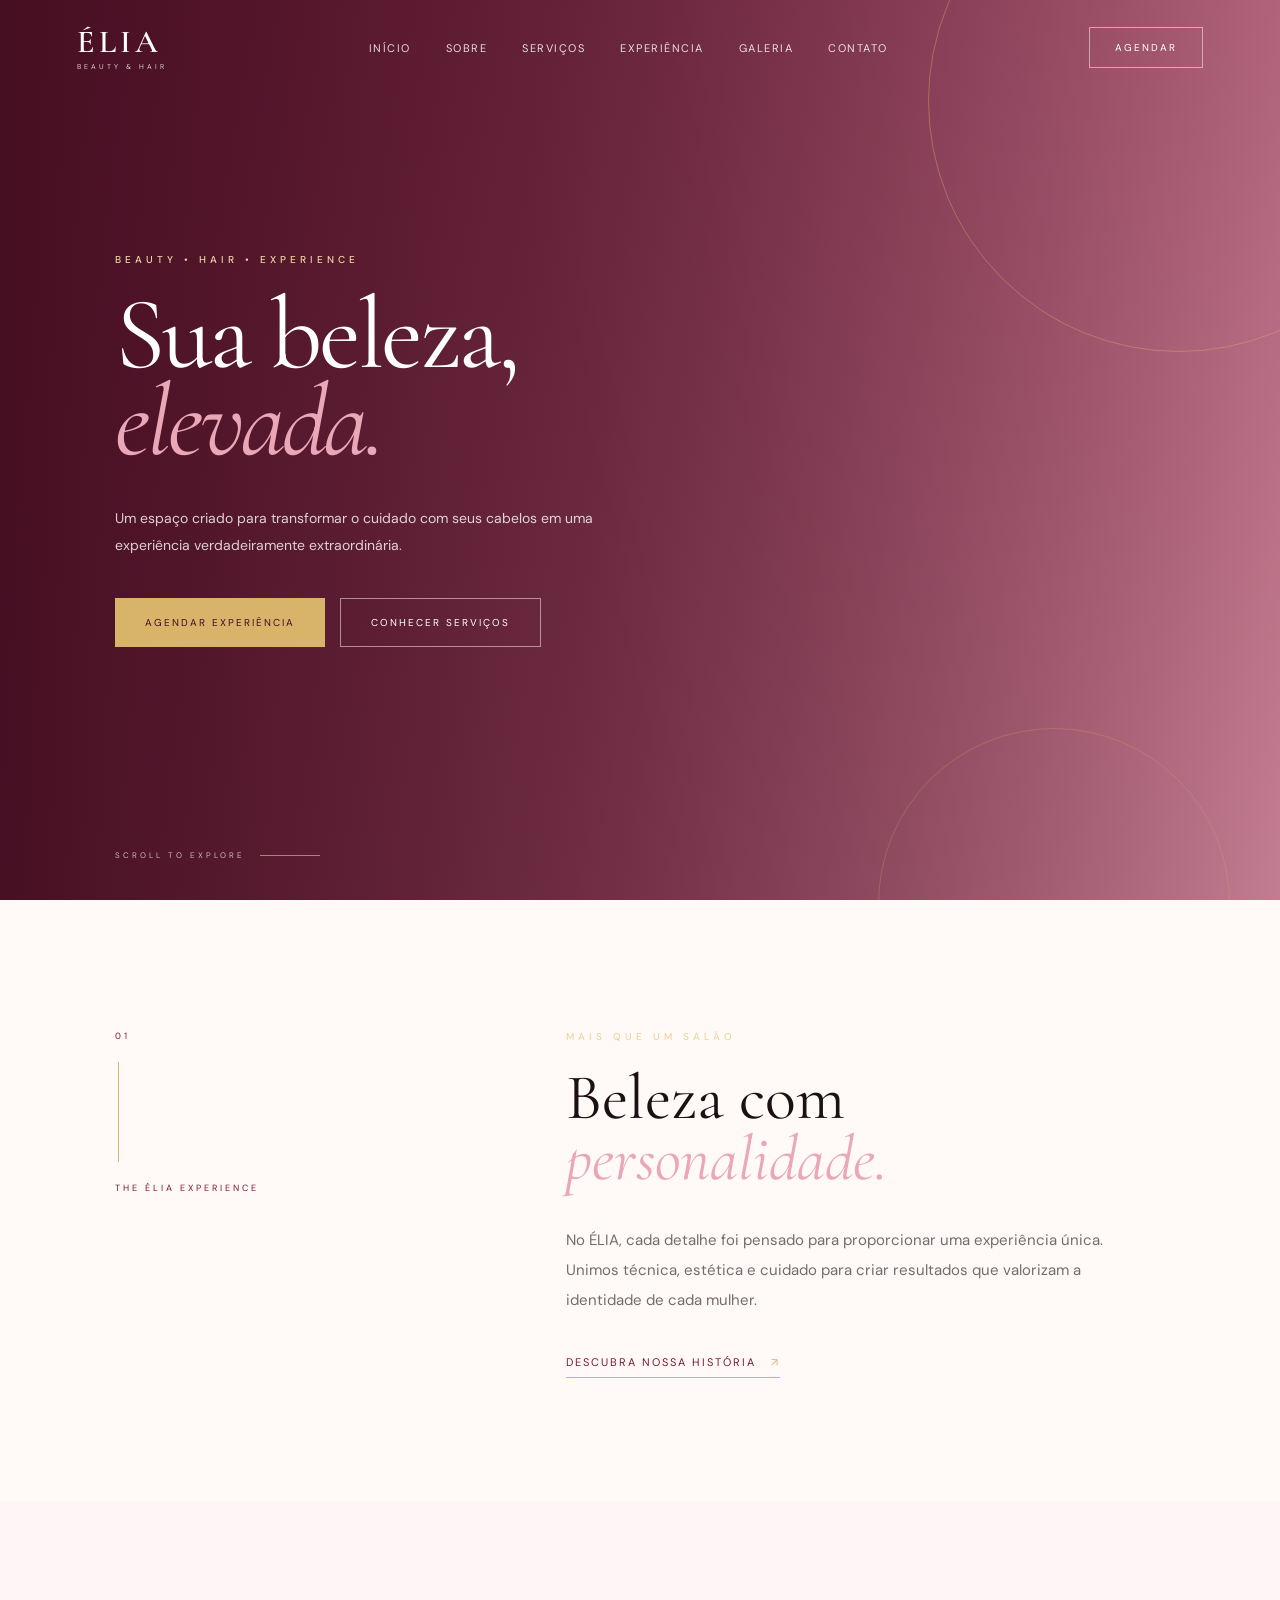
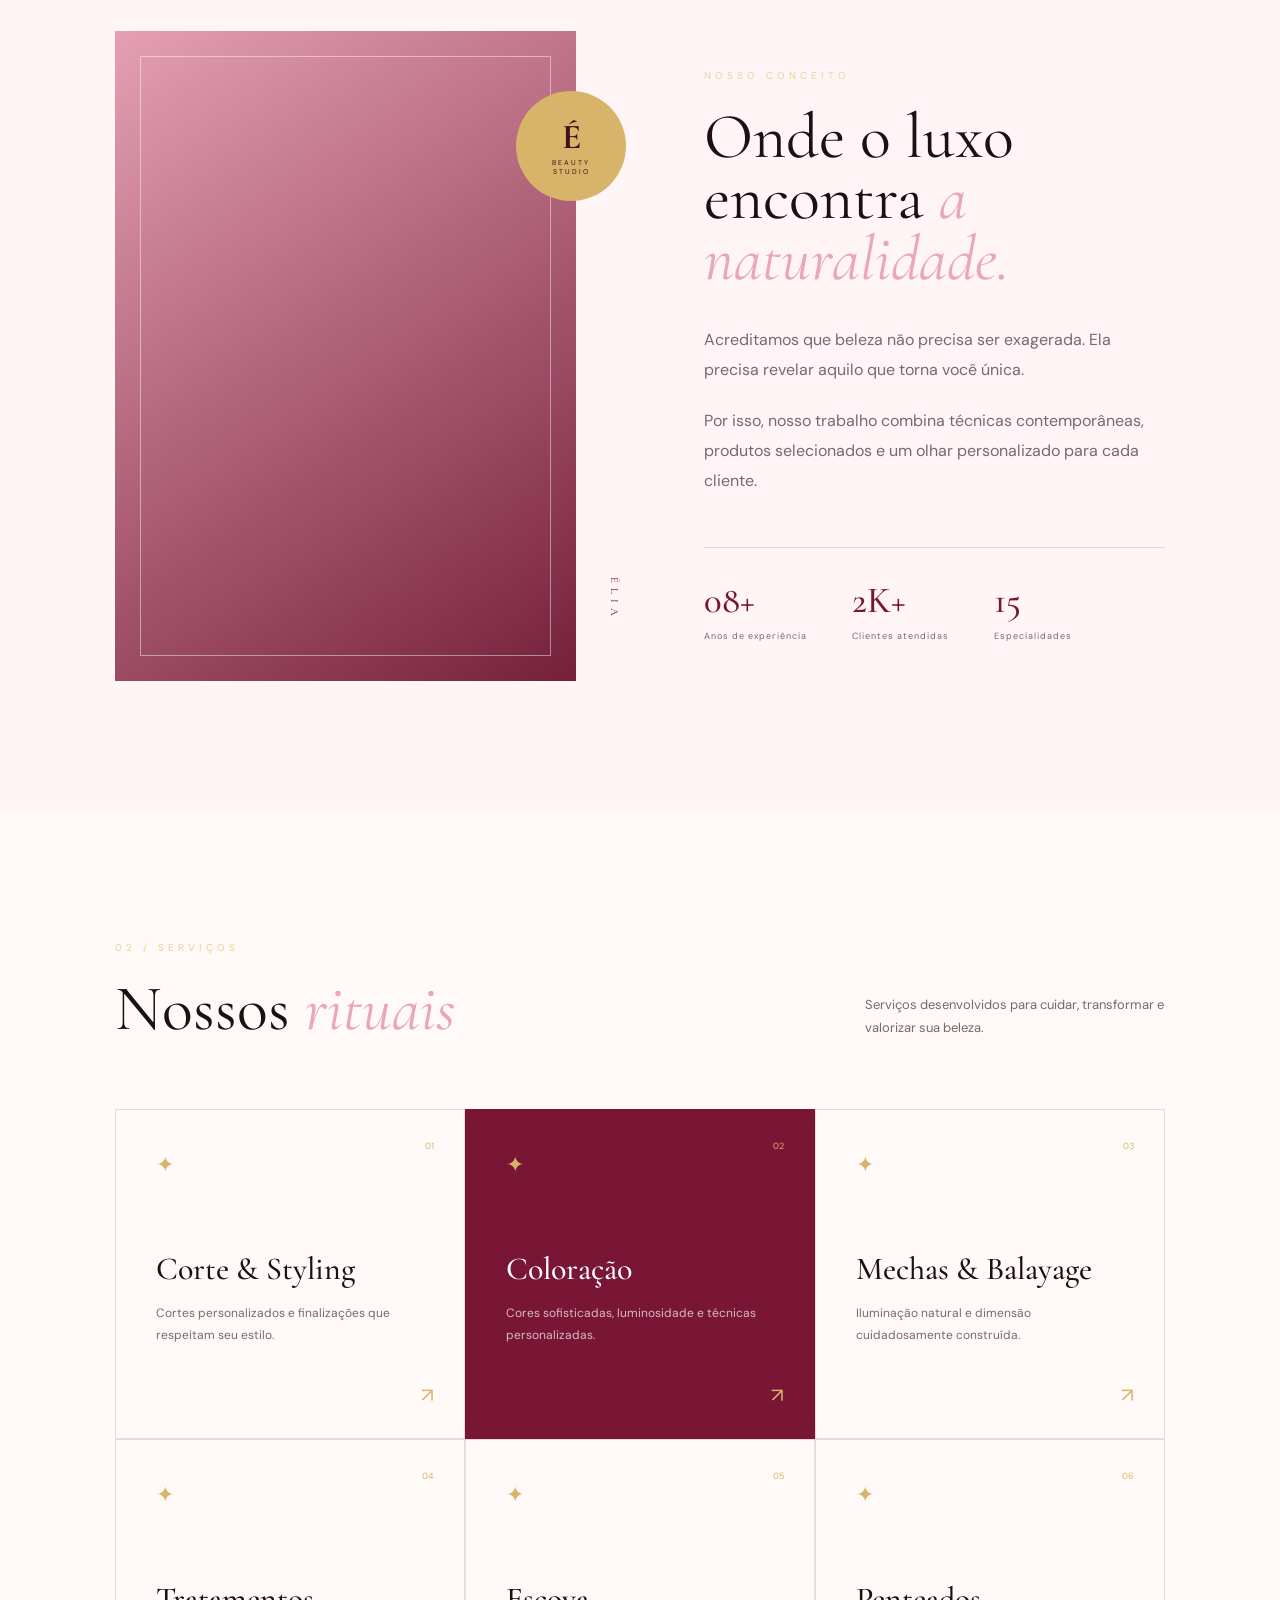
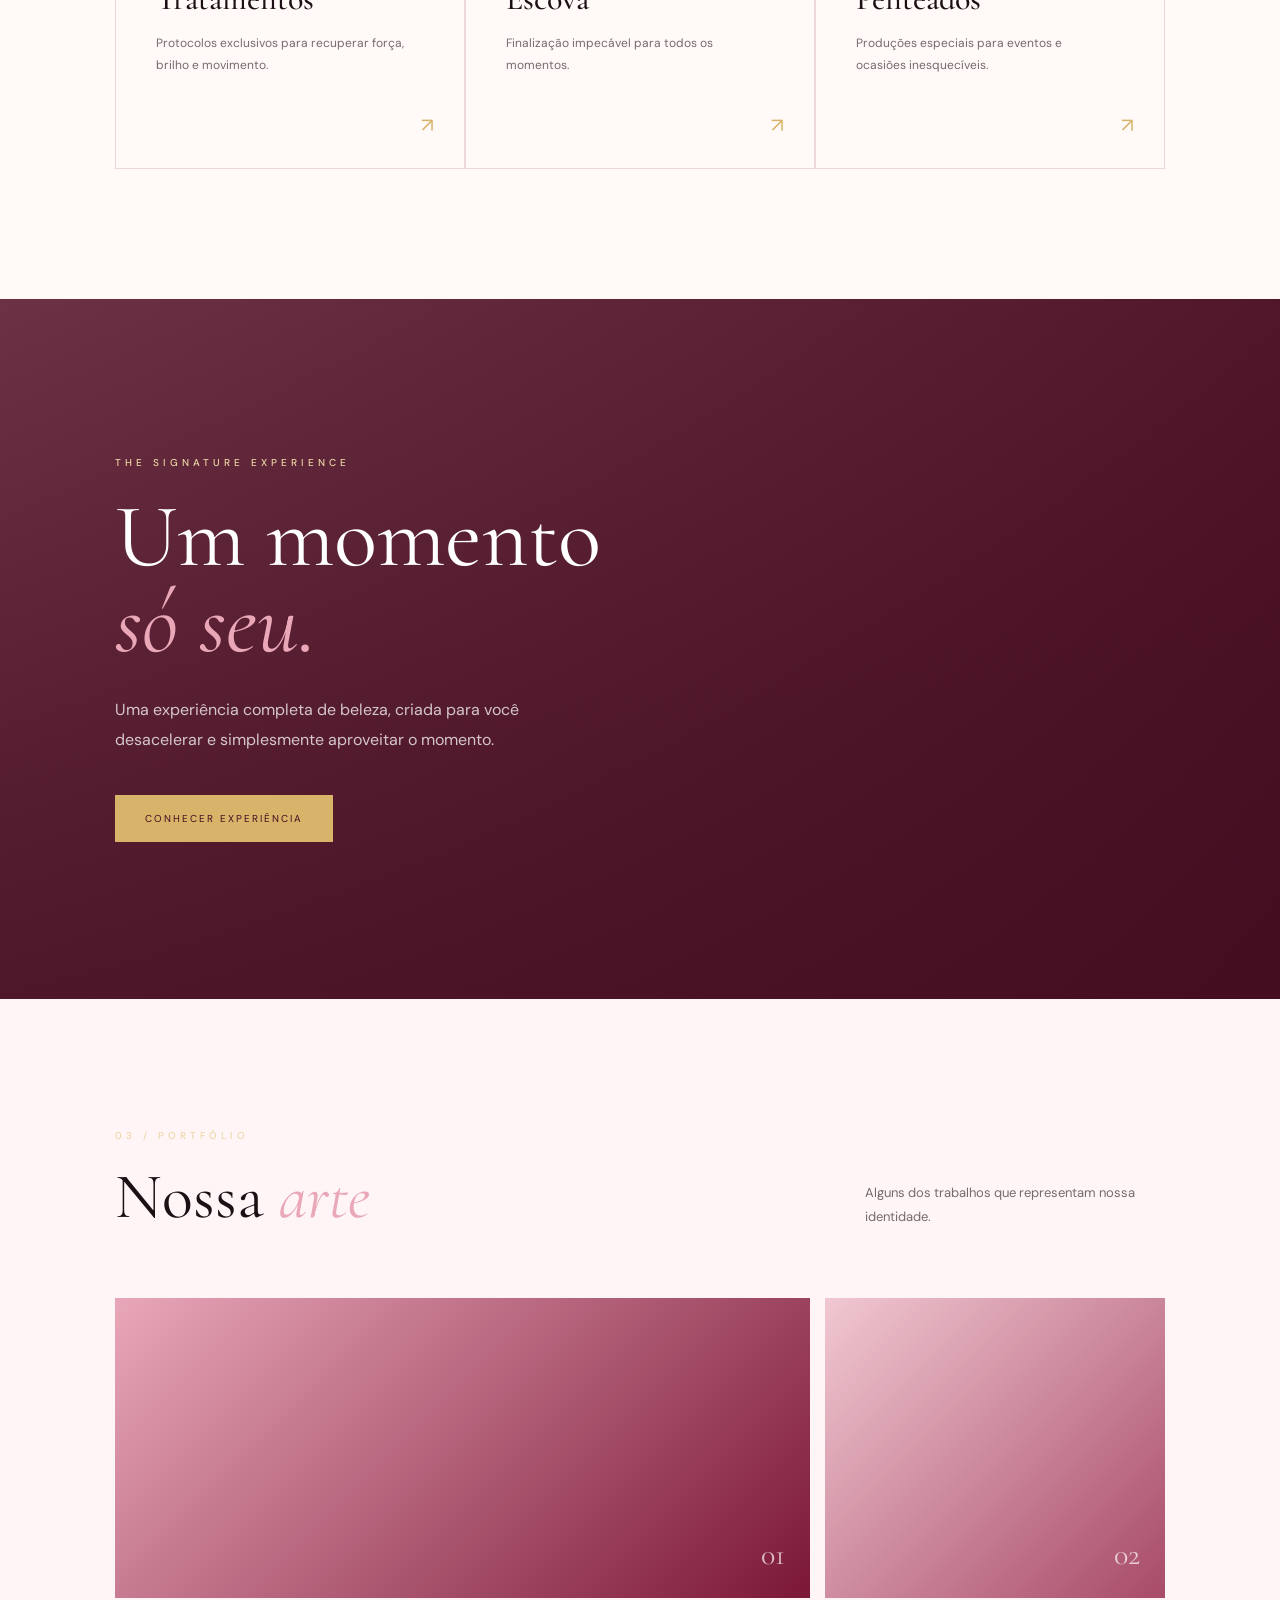
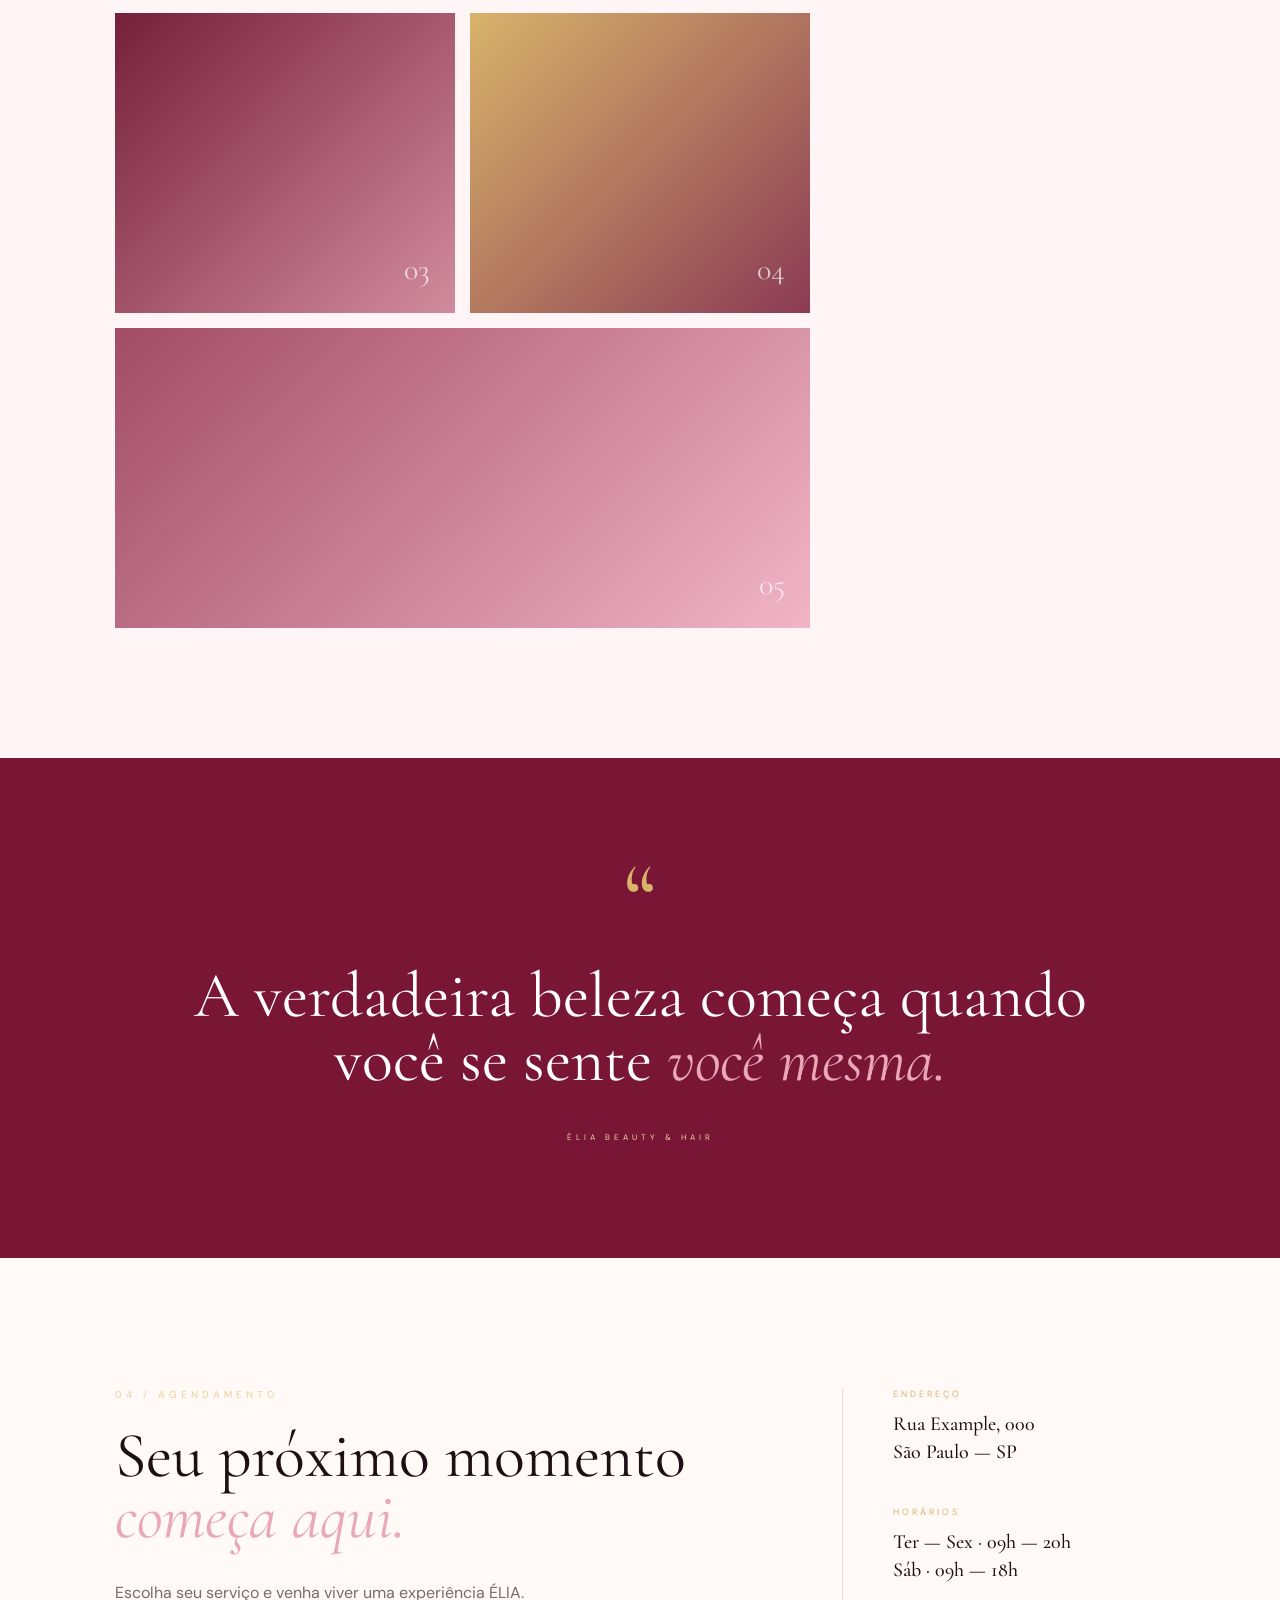
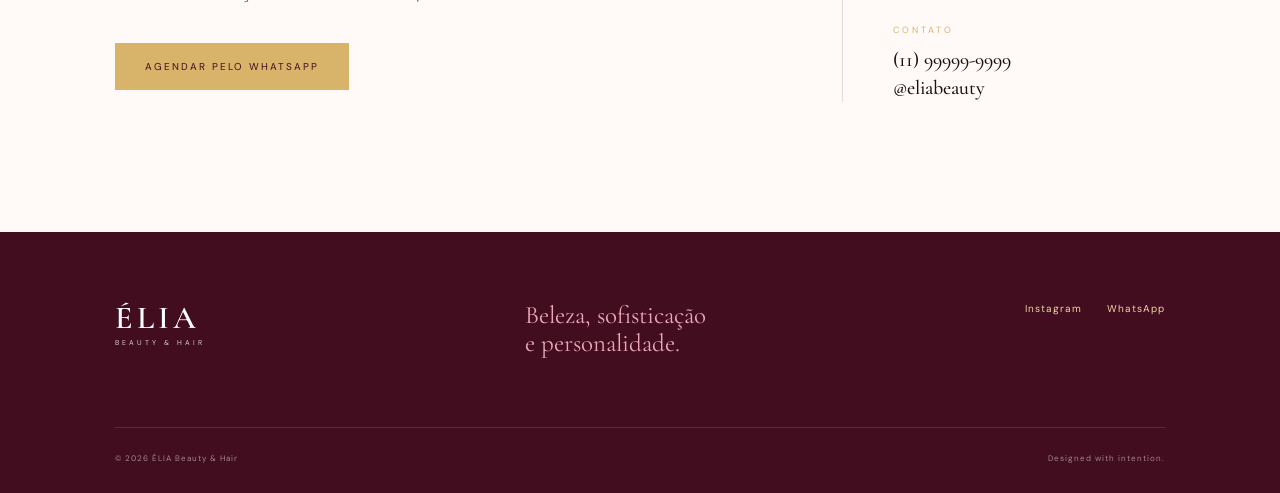
==== index.html @ 0dffeb4c "Update and rename índex.html to index.html" ====
<!DOCTYPE html>
<html lang="pt-BR">
<head>
    <meta charset="UTF-8">
    <meta name="viewport" content="width=device-width, initial-scale=1.0">
    <title>ÉLIA — Beauty & Hair</title>
    <meta name="description"
        content="ÉLIA Beauty & Hair — Beleza, sofisticação e experiências exclusivas para seus cabelos.">
    <!-- FONTES -->
    <link rel="preconnect" href="https://fonts.googleapis.com">
    <link rel="preconnect" href="https://fonts.gstatic.com" crossorigin>
    <link
        href="https://fonts.googleapis.com/css2?family=Cormorant+Garamond:wght@400;500;600;700&family=DM+Sans:wght@300;400;500;600&display=swap"
        rel="stylesheet">
    <!-- =====================================================
         CSS
    ====================================================== -->
    <style>
        /* =====================================================
           VARIÁVEIS
        ====================================================== */
        :root {
            --pink: #e9a7b7;
            --pink-light: #f8dce3;
            --pink-pale: #fff5f7;
            --wine: #7a1635;
            --wine-dark: #430d20;
            --gold: #d8b36a;
            --gold-light: #ecd7a4;
            --cream: #fffaf8;
            --white: #ffffff;
            --black: #1c1014;
            --gray: #756a6d;
            --border: rgba(122, 22, 53, 0.15);
            --serif: "Cormorant Garamond", serif;
            --sans: "DM Sans", sans-serif;
            --transition: 0.4s ease;
        }
        /* =====================================================
           RESET
        ====================================================== */
        * {
            margin: 0;
            padding: 0;
            box-sizing: border-box;
        }
        html {
            scroll-behavior: smooth;
        }
        body {
            background: var(--cream);
            color: var(--black);
            font-family: var(--sans);
            overflow-x: hidden;
        }
        a {
            color: inherit;
            text-decoration: none;
        }
        button {
            font-family: inherit;
        }
        /* =====================================================
           HEADER
        ====================================================== */
        .header {
            position: fixed;
            top: 0;
            left: 0;
            width: 100%;
            height: 95px;
            padding: 0 6vw;
            display: flex;
            align-items: center;
            justify-content: space-between;
            z-index: 1000;
            color: white;
            transition: var(--transition);
        }
        .header.scrolled {
            height: 75px;
            background: rgba(67, 13, 32, 0.95);
            backdrop-filter: blur(15px);
        }
        /* LOGO */
        .logo {
            display: flex;
            flex-direction: column;
            line-height: 1;
        }
        .logo span {
            font-family: var(--serif);
            font-size: 2rem;
            font-weight: 600;
            letter-spacing: 4px;
        }
        .logo small {
            margin-top: 5px;
            font-size: 7px;
            letter-spacing: 3px;
            text-align: center;
            opacity: .8;
        }
        /* =====================================================
           MENU
        ====================================================== */
        .nav {
            display: flex;
            gap: 35px;
        }
        .nav a {
            position: relative;
            font-size: 11px;
            letter-spacing: 1.5px;
            text-transform: uppercase;
            opacity: .85;
            transition: var(--transition);
        }
        .nav a::after {
            content: "";
            position: absolute;
            left: 0;
            bottom: -8px;
            width: 0;
            height: 1px;
            background: var(--gold);
            transition: var(--transition);
        }
        .nav a:hover {
            color: var(--gold-light);
        }
        .nav a:hover::after {
            width: 100%;
        }
        /* BOTÃO AGENDAR */
        .header-button {
            border: 1px solid rgba(255,255,255,.5);
            padding: 13px 25px;
            font-size: 10px;
            letter-spacing: 2px;
            text-transform: uppercase;
            transition: var(--transition);
        }
        .header-button:hover {
            background: var(--gold);
            border-color: var(--gold);
            color: var(--wine-dark);
        }
        /* MENU MOBILE */
        .menu-button {
            display: none;
            background: none;
            border: none;
            width: 35px;
            cursor: pointer;
        }
        .menu-button span {
            display: block;
            height: 1px;
            background: white;
            margin: 7px 0;
            transition: .3s;
        }
        /* =====================================================
           HERO
        ====================================================== */
        .hero {
            position: relative;
            min-height: 100vh;
            display: flex;
            align-items: center;
            padding: 120px 9vw;
            color: white;
            background:
                linear-gradient(
                    90deg,
                    rgba(67,13,32,.95) 0%,
                    rgba(67,13,32,.65) 45%,
                    rgba(67,13,32,.15) 100%
                ),
                linear-gradient(
                    120deg,
                    #8e294b,
                    #d990a5
                );
            overflow: hidden;
        }
        .hero::before {
            content: "";
            position: absolute;
            width: 500px;
            height: 500px;
            right: -150px;
            top: -150px;
            border-radius: 50%;
            border: 1px solid rgba(216,179,106,.4);
        }
        .hero::after {
            content: "";
            position: absolute;
            width: 350px;
            height: 350px;
            right: 50px;
            bottom: -180px;
            border-radius: 50%;
            border: 1px solid rgba(216,179,106,.25);
        }
        .hero-content {
            position: relative;
            max-width: 750px;
            z-index: 2;
        }
        .eyebrow {
            font-size: 10px;
            letter-spacing: 4px;
            color: var(--gold-light);
            font-weight: 500;
            margin-bottom: 25px;
        }
        .hero h1 {
            font-family: var(--serif);
            font-size: clamp(4.5rem, 8vw, 8rem);
            font-weight: 400;
            line-height: .85;
            letter-spacing: -3px;
            margin-bottom: 40px;
        }
        .hero h1 em,
        h2 em {
            font-style: italic;
            color: var(--pink);
        }
        .hero-text {
            max-width: 480px;
            font-size: 14px;
            line-height: 1.9;
            color: rgba(255,255,255,.8);
            margin-bottom: 40px;
        }
        .hero-buttons {
            display: flex;
            gap: 15px;
        }
        /* =====================================================
           BOTÕES
        ====================================================== */
        .btn {
            display: inline-flex;
            align-items: center;
            justify-content: center;
            padding: 17px 30px;
            font-size: 10px;
            letter-spacing: 2px;
            text-transform: uppercase;
            transition: var(--transition);
        }
        .btn-primary {
            background: var(--gold);
            color: var(--wine-dark);
        }
        .btn-primary:hover {
            background: white;
            transform: translateY(-3px);
        }
        .btn-outline {
            border: 1px solid rgba(255,255,255,.5);
            color: white;
        }
        .btn-outline:hover {
            background: white;
            color: var(--wine-dark);
        }
        /* SCROLL */
        .hero-bottom {
            position: absolute;
            bottom: 40px;
            left: 9vw;
            display: flex;
            align-items: center;
            gap: 15px;
            font-size: 8px;
            letter-spacing: 3px;
            opacity: .7;
        }
        .scroll-line {
            width: 60px;
            height: 1px;
            background: var(--gold);
        }
        /* =====================================================
           SEÇÕES
        ====================================================== */
        .section {
            padding: 130px 9vw;
        }
        h2 {
            font-family: var(--serif);
            font-size: clamp(3rem, 5vw, 5.5rem);
            font-weight: 400;
            line-height: .95;
        }
        h3 {
            font-family: var(--serif);
            font-size: 2rem;
            font-weight: 500;
        }
        /* =====================================================
           INTRO
        ====================================================== */
        .intro {
            display: grid;
            grid-template-columns: .7fr 1.3fr;
            gap: 10vw;
            background: var(--cream);
        }
        .intro-label {
            display: flex;
            flex-direction: column;
            gap: 20px;
            font-size: 9px;
            letter-spacing: 3px;
            color: var(--wine);
        }
        .intro-label div {
            width: 1px;
            height: 100px;
            background: var(--gold);
            margin-left: 3px;
        }
        .intro-content {
            max-width: 700px;
        }
        .intro-content h2 {
            margin-bottom: 35px;
        }
        .intro-content > p:not(.eyebrow) {
            max-width: 550px;
            font-size: 15px;
            line-height: 2;
            color: var(--gray);
            margin-bottom: 35px;
        }
        .text-link {
            color: var(--wine);
            font-size: 11px;
            letter-spacing: 2px;
            text-transform: uppercase;
            border-bottom: 1px solid var(--gold);
            padding-bottom: 8px;
        }
        .text-link span {
            color: var(--gold);
            margin-left: 10px;
        }
        /* =====================================================
           SOBRE
        ====================================================== */
        .about {
            display: grid;
            grid-template-columns: 1fr 1fr;
            gap: 10vw;
            align-items: center;
            background: var(--pink-pale);
        }
        .about-image {
            position: relative;
            height: 650px;
            background:
                linear-gradient(
                    145deg,
                    #e4a0b2,
                    #76203b
                );
        }
        .about-image::after {
            content: "ÉLIA";
            position: absolute;
            right: -45px;
            bottom: 60px;
            writing-mode: vertical-rl;
            font-family: var(--serif);
            font-size: 11px;
            letter-spacing: 5px;
            color: var(--wine);
        }
        .image-frame {
            position: absolute;
            inset: 25px;
            border: 1px solid rgba(255,255,255,.45);
        }
        .about-badge {
            position: absolute;
            right: -50px;
            top: 60px;
            width: 110px;
            height: 110px;
            border-radius: 50%;
            display: flex;
            flex-direction: column;
            align-items: center;
            justify-content: center;
            background: var(--gold);
            color: var(--wine-dark);
        }
        .about-badge strong {
            font-family: var(--serif);
            font-size: 35px;
        }
        .about-badge span {
            font-size: 7px;
            letter-spacing: 2px;
            text-align: center;
        }
        .about-content h2 {
            margin-bottom: 35px;
        }
        .about-content > p:not(.eyebrow) {
            color: var(--gray);
            line-height: 1.9;
            max-width: 500px;
            margin-bottom: 20px;
        }
        /* ESTATÍSTICAS */
        .about-stats {
            display: flex;
            gap: 45px;
            margin-top: 50px;
            padding-top: 30px;
            border-top: 1px solid var(--border);
        }
        .about-stats div {
            display: flex;
            flex-direction: column;
            gap: 7px;
        }
        .about-stats strong {
            font-family: var(--serif);
            color: var(--wine);
            font-size: 2.3rem;
            font-weight: 500;
        }
        .about-stats span {
            font-size: 9px;
            letter-spacing: 1px;
            color: var(--gray);
        }
        /* =====================================================
           SERVIÇOS
        ====================================================== */
        .services {
            background: var(--cream);
        }
        .section-heading {
            display: flex;
            align-items: end;
            justify-content: space-between;
            margin-bottom: 70px;
        }
        .section-heading > p {
            max-width: 300px;
            font-size: 13px;
            line-height: 1.8;
            color: var(--gray);
        }
        .services-grid {
            display: grid;
            grid-template-columns: repeat(3, 1fr);
        }
        .service-card {
            position: relative;
            min-height: 330px;
            padding: 40px;
            border: 1px solid var(--border);
            transition: var(--transition);
        }
        .service-card:hover {
            background: var(--pink-pale);
            transform: translateY(-8px);
            z-index: 2;
            box-shadow: 0 20px 50px rgba(122,22,53,.08);
        }
        .service-card.featured {
            background: var(--wine);
            color: white;
        }
        .service-card.featured p {
            color: rgba(255,255,255,.7);
        }
        .service-number {
            position: absolute;
            top: 30px;
            right: 30px;
            font-size: 9px;
            color: var(--gold);
        }
        .service-icon {
            color: var(--gold);
            font-size: 22px;
            margin-bottom: 70px;
        }
        .service-card h3 {
            margin-bottom: 15px;
        }
        .service-card p {
            color: var(--gray);
            font-size: 12px;
            line-height: 1.8;
            max-width: 250px;
        }
        .service-arrow {
            position: absolute;
            bottom: 30px;
            right: 30px;
            color: var(--gold);
            font-size: 20px;
        }
        /* =====================================================
           EXPERIÊNCIA
        ====================================================== */
        .experience {
            position: relative;
            min-height: 700px;
            display: flex;
            align-items: center;
            padding: 100px 9vw;
            color: white;
            background:
                linear-gradient(
                    rgba(67,13,32,.72),
                    rgba(67,13,32,.9)
                ),
                linear-gradient(
                    120deg,
                    #d990a5,
                    #541027
                );
        }
        .experience-content {
            position: relative;
            max-width: 650px;
        }
        .experience h2 {
            font-size: clamp(4rem, 7vw, 7rem);
            margin-bottom: 30px;
        }
        .experience-content > p:not(.eyebrow) {
            max-width: 450px;
            line-height: 1.9;
            color: rgba(255,255,255,.75);
            margin-bottom: 40px;
        }
        /* =====================================================
           GALERIA
        ====================================================== */
        .gallery {
            background: var(--pink-pale);
        }
        .gallery-grid {
            display: grid;
            grid-template-columns: repeat(3, 1fr);
            grid-auto-rows: 300px;
            gap: 15px;
        }
        .gallery-item.large {
            grid-column: span 2;
        }
        .gallery-placeholder {
            width: 100%;
            height: 100%;
            position: relative;
            display: flex;
            align-items: flex-end;
            justify-content: flex-end;
            padding: 25px;
            background:
                linear-gradient(
                    135deg,
                    #e8a7b8,
                    #7b1737
                );
            transition: var(--transition);
        }
        .gallery-item:nth-child(2) .gallery-placeholder {
            background:
                linear-gradient(
                    135deg,
                    #f1c8d2,
                    #a84b68
                );
        }
        .gallery-item:nth-child(3) .gallery-placeholder {
            background:
                linear-gradient(
                    135deg,
                    #76203b,
                    #d28b9e
                );
        }
        .gallery-item:nth-child(4) .gallery-placeholder {
            background:
                linear-gradient(
                    135deg,
                    #d8b36a,
                    #8b3b55
                );
        }
        .gallery-item:nth-child(5) .gallery-placeholder {
            background:
                linear-gradient(
                    135deg,
                    #a24c68,
                    #f1b5c6
                );
        }
        .gallery-placeholder:hover {
            transform: scale(.98);
        }
        .gallery-placeholder span {
            font-family: var(--serif);
            font-size: 30px;
            color: rgba(255,255,255,.7);
        }
        /* =====================================================
           FRASE
        ====================================================== */
        .quote {
            min-height: 500px;
            display: flex;
            flex-direction: column;
            align-items: center;
            justify-content: center;
            text-align: center;
            padding: 100px 10vw;
            background: var(--wine);
            color: white;
        }
        .quote-symbol {
            font-family: var(--serif);
            font-size: 100px;
            color: var(--gold);
            line-height: .5;
        }
        blockquote {
            max-width: 900px;
            font-family: var(--serif);
            font-size: clamp(2.5rem, 5vw, 5rem);
            line-height: 1;
            margin: 40px 0;
        }
        blockquote em {
            color: var(--pink);
        }
        .quote > span {
            font-size: 8px;
            letter-spacing: 4px;
            color: var(--gold-light);
        }
        /* =====================================================
           AGENDAMENTO
        ====================================================== */
        .booking {
            display: grid;
            grid-template-columns: 1.3fr .7fr;
            gap: 10vw;
            background: var(--cream);
        }
        .booking-content h2 {
            max-width: 700px;
            margin-bottom: 30px;
        }
        .booking-content > p:not(.eyebrow) {
            max-width: 450px;
            color: var(--gray);
            line-height: 1.9;
            margin-bottom: 35px;
        }
        .booking-details {
            display: flex;
            flex-direction: column;
            gap: 40px;
            border-left: 1px solid var(--border);
            padding-left: 50px;
        }
        .booking-details div {
            display: flex;
            flex-direction: column;
            gap: 10px;
        }
        .booking-details span {
            color: var(--gold);
            font-size: 9px;
            letter-spacing: 3px;
        }
        .booking-details strong {
            font-family: var(--serif);
            font-size: 20px;
            font-weight: 500;
            line-height: 1.4;
        }
        /* =====================================================
           FOOTER
        ====================================================== */
        .footer {
            padding: 70px 9vw 30px;
            background: var(--wine-dark);
            color: white;
        }
        .footer-top {
            display: flex;
            justify-content: space-between;
            align-items: start;
            padding-bottom: 70px;
            border-bottom: 1px solid rgba(255,255,255,.12);
        }
        .footer-top p {
            font-family: var(--serif);
            font-size: 25px;
            line-height: 1.1;
            color: var(--pink);
        }
        .socials {
            display: flex;
            gap: 25px;
        }
        .socials a {
            font-size: 10px;
            letter-spacing: 1px;
            color: var(--gold-light);
        }
        .footer-bottom {
            display: flex;
            justify-content: space-between;
            padding-top: 25px;
            font-size: 8px;
            letter-spacing: 1px;
            opacity: .5;
        }
        /* =====================================================
           MOBILE
        ====================================================== */
        @media (max-width: 900px) {
            .header {
                height: 80px;
                padding: 0 6vw;
            }
            .nav {
                position: fixed;
                top: 0;
                right: -100%;
                width: 80%;
                height: 100vh;
                padding: 120px 40px;
                flex-direction: column;
                gap: 30px;
                background: var(--wine-dark);
                transition: .5s ease;
            }
            .nav.active {
                right: 0;
            }
            .nav a {
                font-family: var(--serif);
                font-size: 28px;
                letter-spacing: 0;
            }
            .header-button {
                display: none;
            }
            .menu-button {
                display: block;
                position: relative;
                z-index: 1001;
            }
            .menu-button.active span:nth-child(1) {
                transform: translateY(8px) rotate(45deg);
            }
            .menu-button.active span:nth-child(2) {
                opacity: 0;
            }
            .menu-button.active span:nth-child(3) {
                transform: translateY(-8px) rotate(-45deg);
            }
            .hero {
                padding: 120px 7vw 80px;
                min-height: 100svh;
            }
            .hero h1 {
                font-size: clamp(4rem, 18vw, 6rem);
            }
            .hero-buttons {
                flex-direction: column;
                align-items: flex-start;
            }
            .section {
                padding: 90px 7vw;
            }
            .intro {
                grid-template-columns: 1fr;
                gap: 50px;
            }
            .about {
                grid-template-columns: 1fr;
                gap: 70px;
            }
            .about-image {
                height: 500px;
            }
            .services-grid {
                grid-template-columns: 1fr;
            }
            .service-card {
                min-height: 280px;
            }
            .section-heading {
                flex-direction: column;
                align-items: flex-start;
                gap: 30px;
            }
            .gallery-grid {
                grid-template-columns: 1fr 1fr;
                grid-auto-rows: 250px;
            }
            .gallery-item.large {
                grid-column: span 2;
            }
            .booking {
                grid-template-columns: 1fr;
                gap: 60px;
            }
            .booking-details {
                border-left: none;
                border-top: 1px solid var(--border);
                padding-left: 0;
                padding-top: 40px;
            }
            .footer-top {
                flex-direction: column;
                gap: 40px;
            }
        }
        /* =====================================================
           CELULAR PEQUENO
        ====================================================== */
        @media (max-width: 500px) {
            .logo span {
                font-size: 1.6rem;
            }
            .hero h1 {
                letter-spacing: -2px;
            }
            .about-stats {
                gap: 20px;
            }
            .about-stats strong {
                font-size: 1.8rem;
            }
            .gallery-grid {
                grid-template-columns: 1fr;
            }
            .gallery-item.large {
                grid-column: span 1;
            }
            .gallery-grid {
                grid-auto-rows: 300px;
            }
            .footer-bottom {
                flex-direction: column;
                gap: 10px;
            }
        }
    </style>
</head>
<body>
    <!-- =====================================================
         HEADER
    ====================================================== -->
    <header class="header" id="header">
        <a href="#inicio" class="logo">
            <span>ÉLIA</span>
            <small>BEAUTY & HAIR</small>
        </a>
        <nav class="nav" id="nav">
            <a href="#inicio">Início</a>
            <a href="#sobre">Sobre</a>
            <a href="#servicos">Serviços</a>
            <a href="#experiencia">Experiência</a>
            <a href="#galeria">Galeria</a>
            <a href="#contato">Contato</a>
        </nav>
        <a href="#agendamento" class="header-button">
            Agendar
        </a>
        <button
            class="menu-button"
            id="menuButton"
            aria-label="Abrir menu"
            aria-expanded="false">
            <span></span>
            <span></span>
            <span></span>
        </button>
    </header>
    <!-- =====================================================
         CONTEÚDO
    ====================================================== -->
    <main>
        <!-- HERO -->
        <section class="hero" id="inicio">
            <div class="hero-content">
                <p class="eyebrow">
                    BEAUTY • HAIR • EXPERIENCE
                </p>
                <h1>
                    Sua beleza,<br>
                    <em>elevada.</em>
                </h1>
                <p class="hero-text">
                    Um espaço criado para transformar o cuidado
                    com seus cabelos em uma experiência
                    verdadeiramente extraordinária.
                </p>
                <div class="hero-buttons">
                    <a href="#agendamento" class="btn btn-primary">
                        Agendar experiência
                    </a>
                    <a href="#servicos" class="btn btn-outline">
                        Conhecer serviços
                    </a>
                </div>
            </div>
            <div class="hero-bottom">
                <span>SCROLL TO EXPLORE</span>
                <div class="scroll-line"></div>
            </div>
        </section>
        <!-- INTRO -->
        <section class="intro section">
            <div class="intro-label">
                <span>01</span>
                <div></div>
                <span>THE ÉLIA EXPERIENCE</span>
            </div>
            <div class="intro-content">
                <p class="eyebrow">
                    MAIS QUE UM SALÃO
                </p>
                <h2>
                    Beleza com <em>personalidade.</em>
                </h2>
                <p>
                    No ÉLIA, cada detalhe foi pensado para proporcionar
                    uma experiência única. Unimos técnica, estética
                    e cuidado para criar resultados que valorizam
                    a identidade de cada mulher.
                </p>
                <a href="#sobre" class="text-link">
                    Descubra nossa história
                    <span>↗</span>
                </a>
            </div>
        </section>
        <!-- SOBRE -->
        <section class="about section" id="sobre">
            <div class="about-image">
                <div class="image-frame"></div>
                <div class="about-badge">
                    <strong>É</strong>
                    <span>
                        BEAUTY<br>
                        STUDIO
                    </span>
                </div>
            </div>
            <div class="about-content">
                <p class="eyebrow">
                    NOSSO CONCEITO
                </p>
                <h2>
                    Onde o luxo encontra
                    <em>a naturalidade.</em>
                </h2>
                <p>
                    Acreditamos que beleza não precisa ser exagerada.
                    Ela precisa revelar aquilo que torna você única.
                </p>
                <p>
                    Por isso, nosso trabalho combina técnicas
                    contemporâneas, produtos selecionados e um olhar
                    personalizado para cada cliente.
                </p>
                <div class="about-stats">
                    <div>
                        <strong>08+</strong>
                        <span>Anos de experiência</span>
                    </div>
                    <div>
                        <strong>2K+</strong>
                        <span>Clientes atendidas</span>
                    </div>
                    <div>
                        <strong>15</strong>
                        <span>Especialidades</span>
                    </div>
                </div>
            </div>
        </section>
        <!-- SERVIÇOS -->
        <section class="services section" id="servicos">
            <div class="section-heading">
                <div>
                    <p class="eyebrow">
                        02 / SERVIÇOS
                    </p>
                    <h2>
                        Nossos <em>rituais</em>
                    </h2>
                </div>
                <p>
                    Serviços desenvolvidos para cuidar,
                    transformar e valorizar sua beleza.
                </p>
            </div>
            <div class="services-grid">
                <article class="service-card">
                    <span class="service-number">01</span>
                    <div class="service-icon">✦</div>
                    <h3>Corte & Styling</h3>
                    <p>
                        Cortes personalizados e finalizações
                        que respeitam seu estilo.
                    </p>
                    <span class="service-arrow">↗</span>
                </article>
                <article class="service-card featured">
                    <span class="service-number">02</span>
                    <div class="service-icon">✦</div>
                    <h3>Coloração</h3>
                    <p>
                        Cores sofisticadas, luminosidade e
                        técnicas personalizadas.
                    </p>
                    <span class="service-arrow">↗</span>
                </article>
                <article class="service-card">
                    <span class="service-number">03</span>
                    <div class="service-icon">✦</div>
                    <h3>Mechas & Balayage</h3>
                    <p>
                        Iluminação natural e dimensão
                        cuidadosamente construída.
                    </p>
                    <span class="service-arrow">↗</span>
                </article>
                <article class="service-card">
                    <span class="service-number">04</span>
                    <div class="service-icon">✦</div>
                    <h3>Tratamentos</h3>
                    <p>
                        Protocolos exclusivos para recuperar
                        força, brilho e movimento.
                    </p>
                    <span class="service-arrow">↗</span>
                </article>
                <article class="service-card">
                    <span class="service-number">05</span>
                    <div class="service-icon">✦</div>
                    <h3>Escova</h3>
                    <p>
                        Finalização impecável para todos
                        os momentos.
                    </p>
                    <span class="service-arrow">↗</span>
                </article>
                <article class="service-card">
                    <span class="service-number">06</span>
                    <div class="service-icon">✦</div>
                    <h3>Penteados</h3>
                    <p>
                        Produções especiais para eventos
                        e ocasiões inesquecíveis.
                    </p>
                    <span class="service-arrow">↗</span>
                </article>
            </div>
        </section>
        <!-- EXPERIÊNCIA -->
        <section class="experience" id="experiencia">
            <div class="experience-content">
                <p class="eyebrow">
                    THE SIGNATURE EXPERIENCE
                </p>
                <h2>
                    Um momento<br>
                    <em>só seu.</em>
                </h2>
                <p>
                    Uma experiência completa de beleza,
                    criada para você desacelerar e simplesmente
                    aproveitar o momento.
                </p>
                <a href="#agendamento" class="btn btn-primary">
                    Conhecer experiência
                </a>
            </div>
        </section>
        <!-- GALERIA -->
        <section class="gallery section" id="galeria">
            <div class="section-heading">
                <div>
                    <p class="eyebrow">
                        03 / PORTFÓLIO
                    </p>
                    <h2>
                        Nossa <em>arte</em>
                    </h2>
                </div>
                <p>
                    Alguns dos trabalhos que representam
                    nossa identidade.
                </p>
            </div>
            <div class="gallery-grid">
                <div class="gallery-item large">
                    <div class="gallery-placeholder">
                        <span>01</span>
                    </div>
                </div>
                <div class="gallery-item">
                    <div class="gallery-placeholder">
                        <span>02</span>
                    </div>
                </div>
                <div class="gallery-item">
                    <div class="gallery-placeholder">
                        <span>03</span>
                    </div>
                </div>
                <div class="gallery-item">
                    <div class="gallery-placeholder">
                        <span>04</span>
                    </div>
                </div>
                <div class="gallery-item large">
                    <div class="gallery-placeholder">
                        <span>05</span>
                    </div>
                </div>
            </div>
        </section>
        <!-- FRASE -->
        <section class="quote">
            <div class="quote-symbol">
                “
            </div>
            <blockquote>
                A verdadeira beleza começa
                quando você se sente
                <em>você mesma.</em>
            </blockquote>
            <span>
                ÉLIA BEAUTY & HAIR
            </span>
        </section>
        <!-- AGENDAMENTO -->
        <section class="booking section" id="agendamento">
            <div class="booking-content">
                <p class="eyebrow">
                    04 / AGENDAMENTO
                </p>
                <h2>
                    Seu próximo momento
                    <em>começa aqui.</em>
                </h2>
                <p>
                    Escolha seu serviço e venha viver
                    uma experiência ÉLIA.
                </p>
                <a href="#" class="btn btn-primary">
                    Agendar pelo WhatsApp
                </a>
            </div>
            <div class="booking-details">
                <div>
                    <span>ENDEREÇO</span>
                    <strong>
                        Rua Example, 000<br>
                        São Paulo — SP
                    </strong>
                </div>
                <div>
                    <span>HORÁRIOS</span>
                    <strong>
                        Ter — Sex · 09h — 20h<br>
                        Sáb · 09h — 18h
                    </strong>
                </div>
                <div>
                    <span>CONTATO</span>
                    <strong>
                        (11) 99999-9999<br>
                        @eliabeauty
                    </strong>
                </div>
            </div>
        </section>
    </main>
    <!-- =====================================================
         FOOTER
    ====================================================== -->
    <footer class="footer" id="contato">
        <div class="footer-top">
            <a href="#inicio" class="logo">
                <span>ÉLIA</span>
                <small>
                    BEAUTY & HAIR
                </small>
            </a>
            <p>
                Beleza, sofisticação<br>
                e personalidade.
            </p>
            <div class="socials">
                <a href="#">
                    Instagram
                </a>
                <a href="#">
                    WhatsApp
                </a>
            </div>
        </div>
        <div class="footer-bottom">
            <span>
                © 2026 ÉLIA Beauty & Hair
            </span>
            <span>
                Designed with intention.
            </span>
        </div>
    </footer>
    <!-- =====================================================
         JAVASCRIPT
    ====================================================== -->
    <script>
        const header = document.getElementById("header");
        const menuButton = document.getElementById("menuButton");
        const nav = document.getElementById("nav");
        /* HEADER AO ROLAR */
        window.addEventListener("scroll", () => {
            if (window.scrollY > 50) {
                header.classList.add("scrolled");
            } else {
                header.classList.remove("scrolled");
            }
        });
        /* MENU MOBILE */
        menuButton.addEventListener("click", () => {
            const isOpen =
                menuButton.classList.toggle("active");
            nav.classList.toggle("active");
            menuButton.setAttribute(
                "aria-expanded",
                isOpen
            );
        });
        /* FECHAR MENU */
        document.querySelectorAll(".nav a").forEach(link => {
            link.addEventListener("click", () => {
                menuButton.classList.remove("active");
                nav.classList.remove("active");
                menuButton.setAttribute(
                    "aria-expanded",
                    "false"
                );
            });
        });
    </script>
</body>
</html>
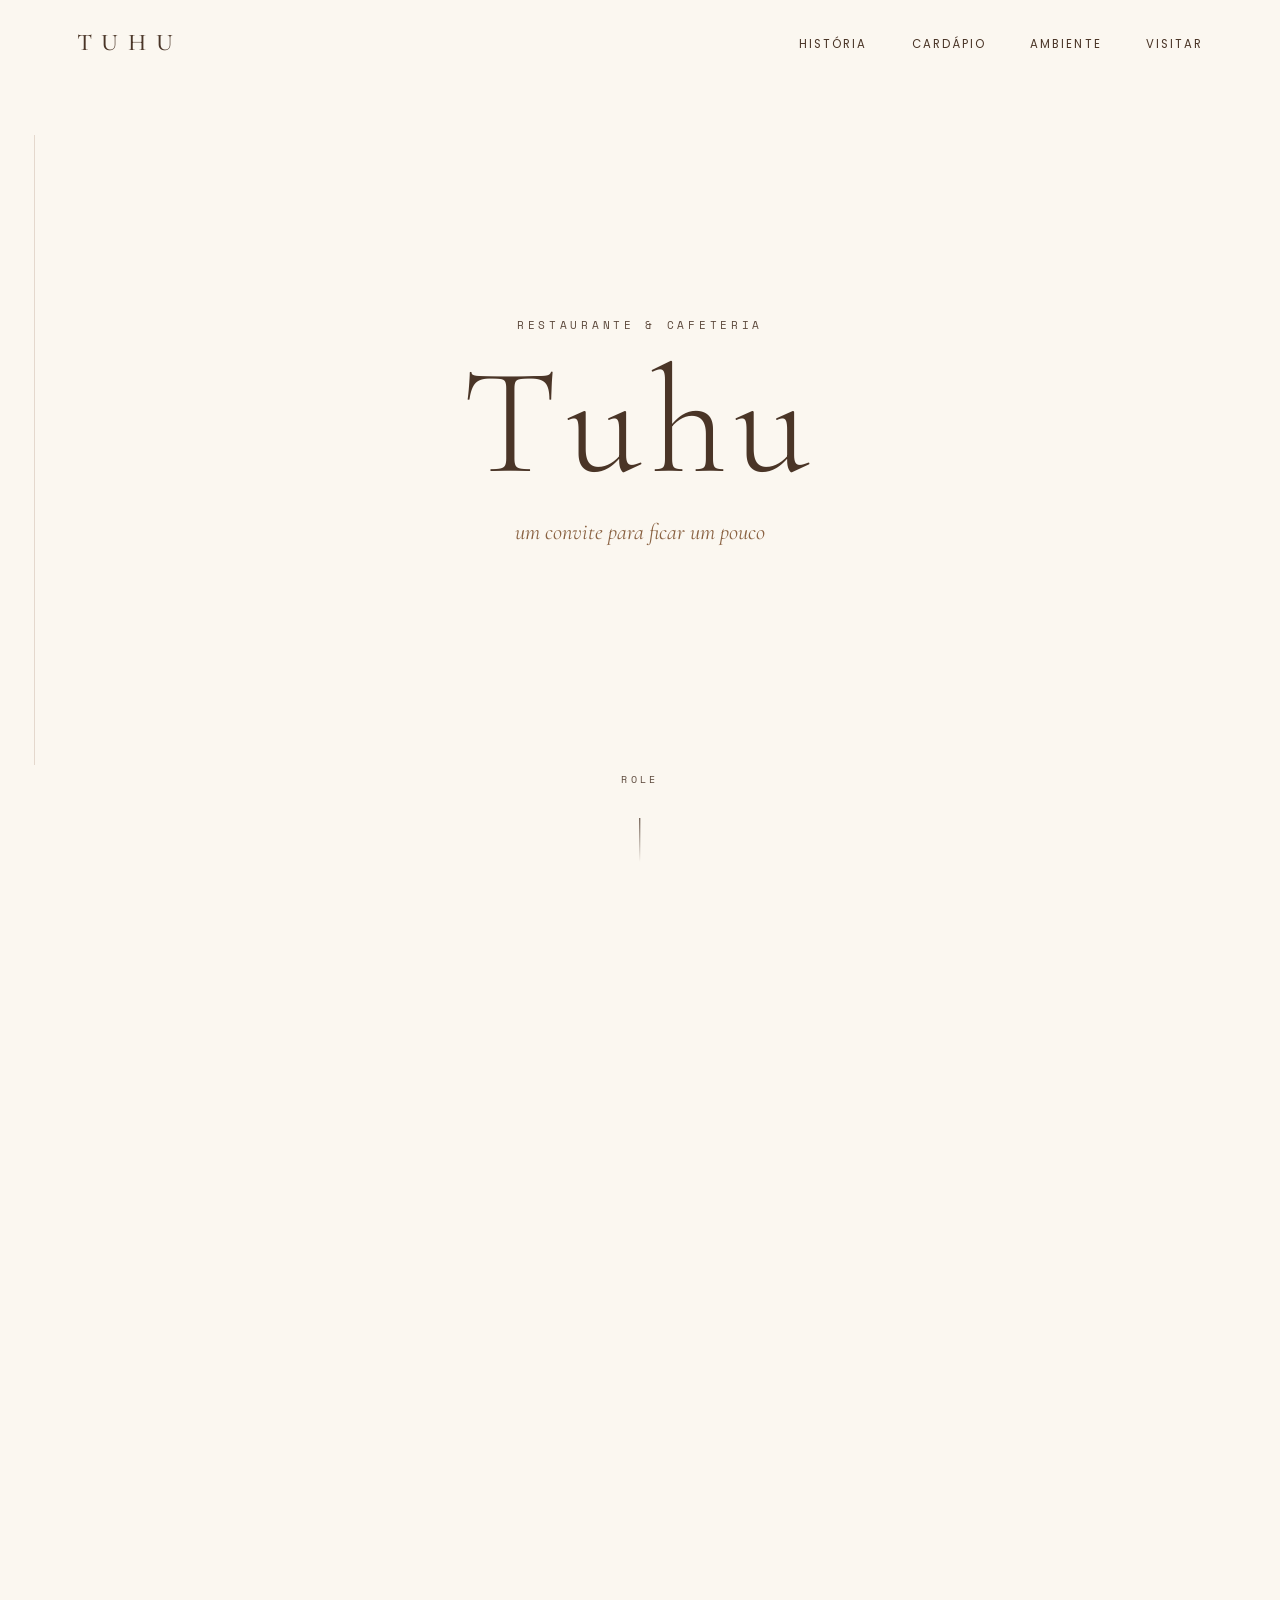
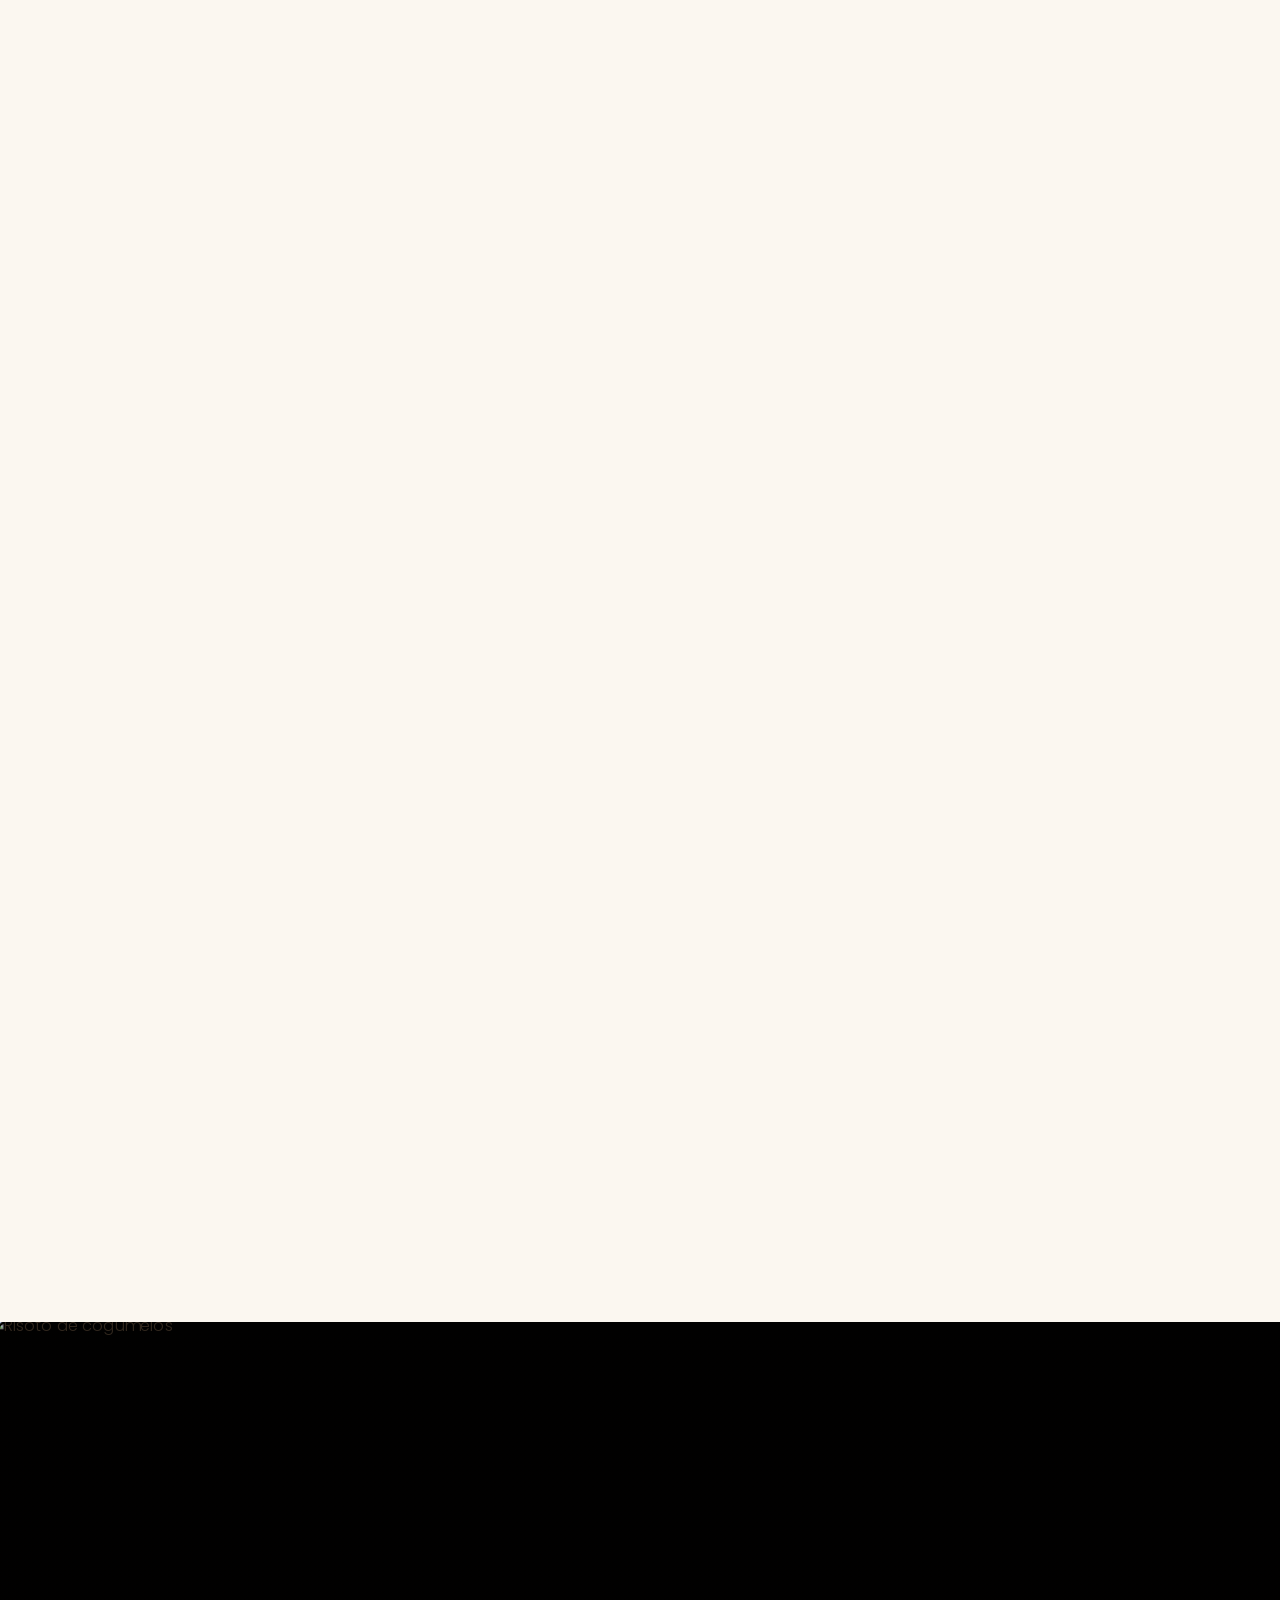
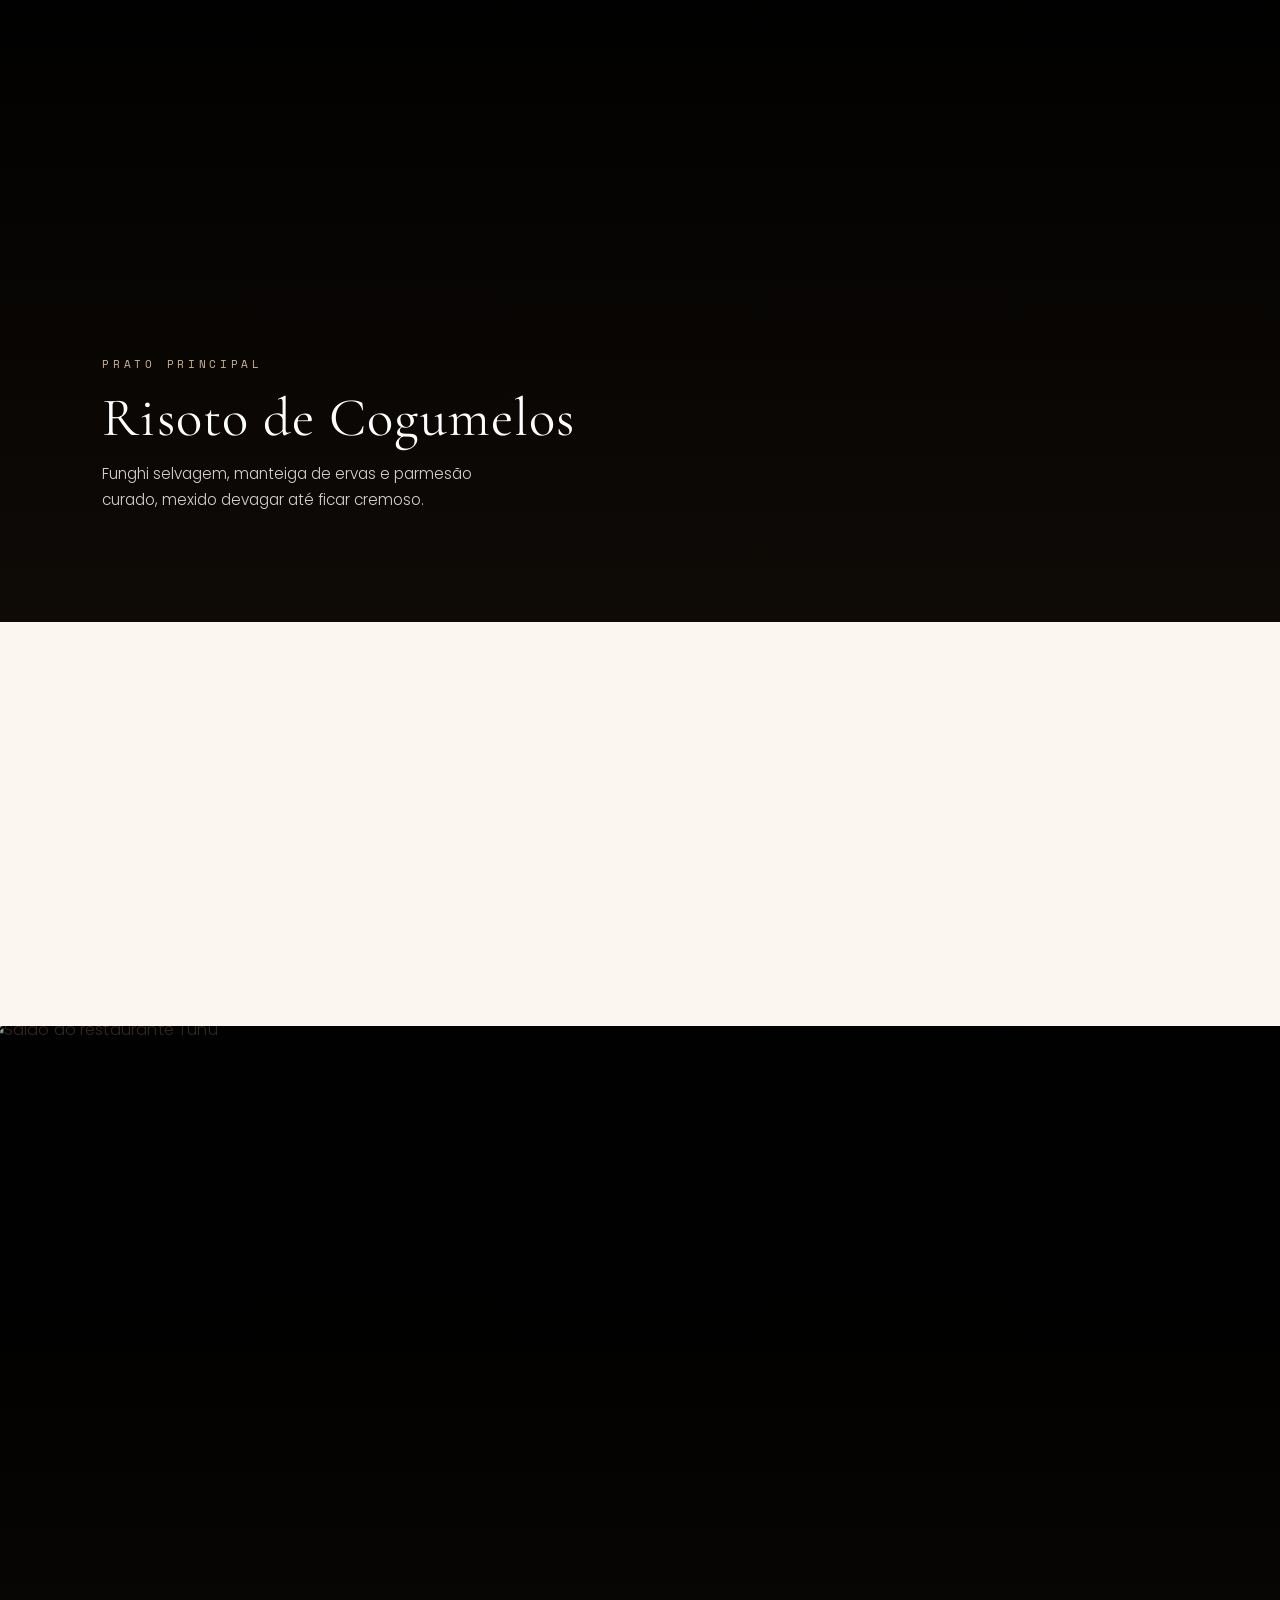
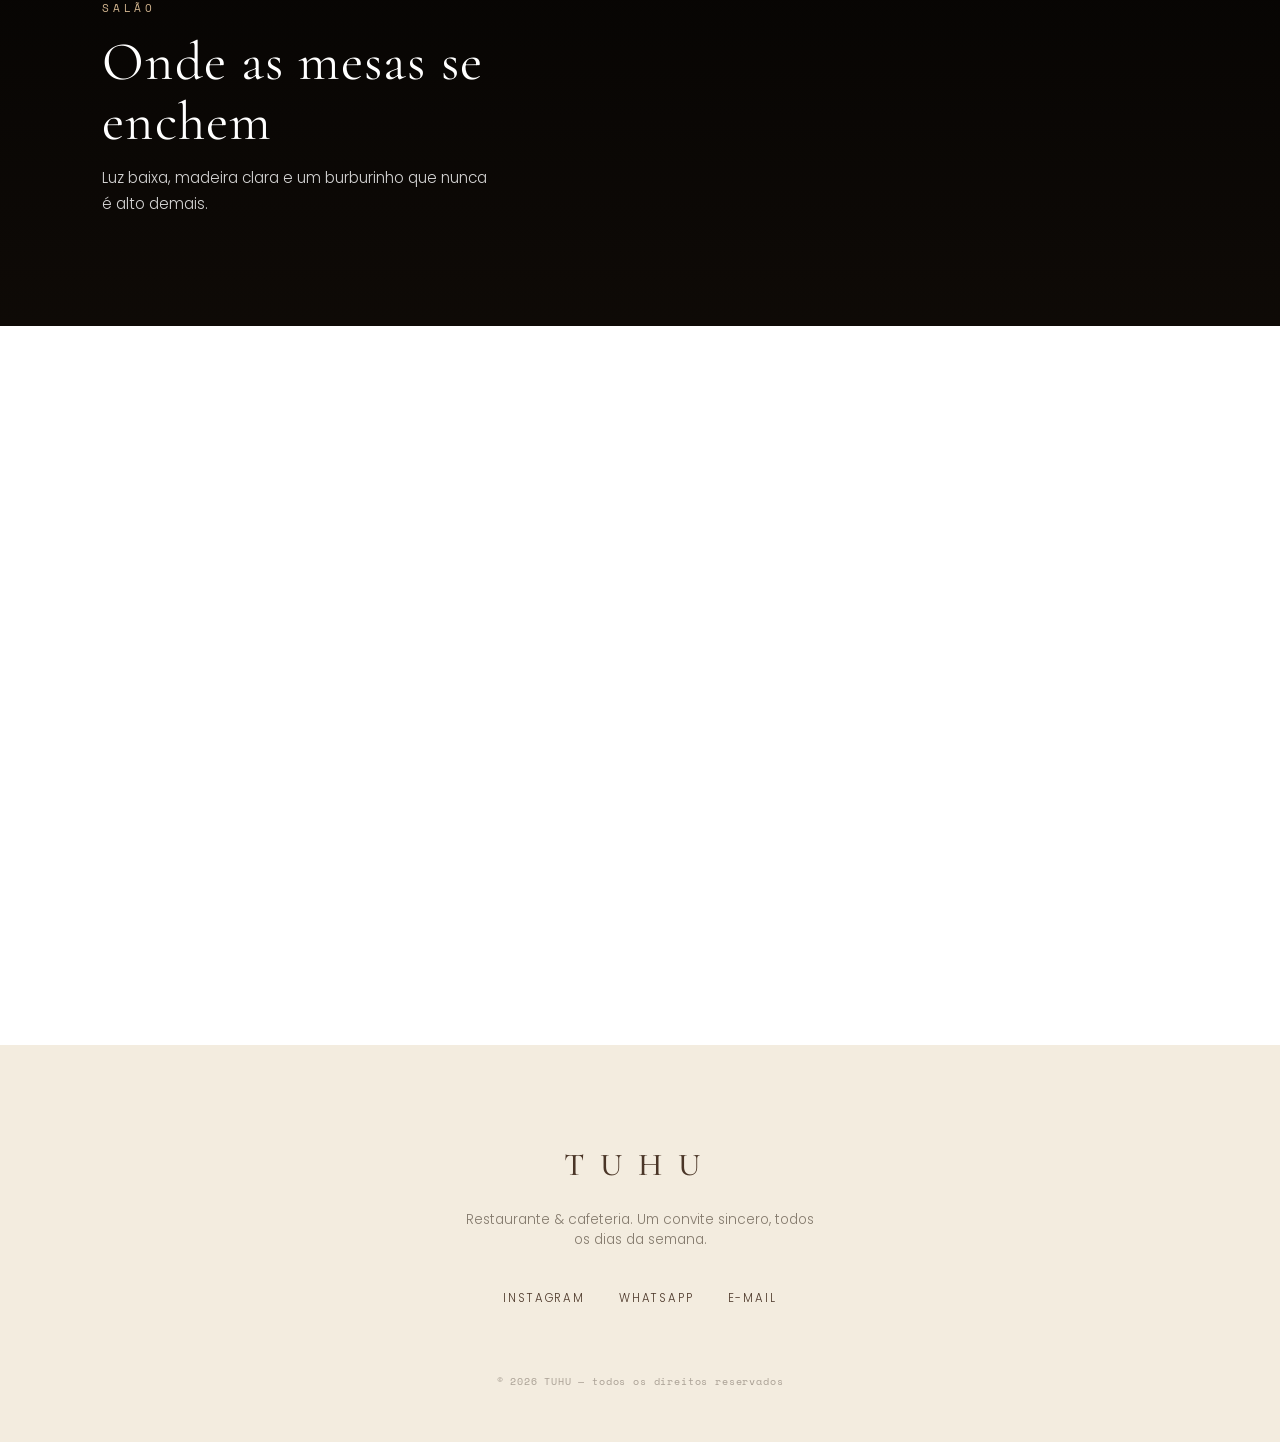
==== commit 15cb8765: "Add files via upload" ====
--- a/index.html
+++ b/index.html
@@ -1,1278 +1,641 @@
-<!DOCTYPE html>
-<html lang="pt-BR">
-<head>
-    <meta charset="UTF-8">
-    <meta name="viewport" content="width=device-width, initial-scale=1.0">
-    <title>ÉLIA — Beauty & Hair</title>
-    <meta name="description"
-        content="ÉLIA Beauty & Hair — Beleza, sofisticação e experiências exclusivas para seus cabelos.">
-    <!-- FONTES -->
-    <link rel="preconnect" href="https://fonts.googleapis.com">
-    <link rel="preconnect" href="https://fonts.gstatic.com" crossorigin>
-    <link
-        href="https://fonts.googleapis.com/css2?family=Cormorant+Garamond:wght@400;500;600;700&family=DM+Sans:wght@300;400;500;600&display=swap"
-        rel="stylesheet">
-    <!-- =====================================================
-         CSS
-    ====================================================== -->
-    <style>
-        /* =====================================================
-           VARIÁVEIS
-        ====================================================== */
-        :root {
-            --pink: #e9a7b7;
-            --pink-light: #f8dce3;
-            --pink-pale: #fff5f7;
-            --wine: #7a1635;
-            --wine-dark: #430d20;
-            --gold: #d8b36a;
-            --gold-light: #ecd7a4;
-            --cream: #fffaf8;
-            --white: #ffffff;
-            --black: #1c1014;
-            --gray: #756a6d;
-            --border: rgba(122, 22, 53, 0.15);
-            --serif: "Cormorant Garamond", serif;
-            --sans: "DM Sans", sans-serif;
-            --transition: 0.4s ease;
-        }
-        /* =====================================================
-           RESET
-        ====================================================== */
-        * {
-            margin: 0;
-            padding: 0;
-            box-sizing: border-box;
-        }
-        html {
-            scroll-behavior: smooth;
-        }
-        body {
-            background: var(--cream);
-            color: var(--black);
-            font-family: var(--sans);
-            overflow-x: hidden;
-        }
-        a {
-            color: inherit;
-            text-decoration: none;
-        }
-        button {
-            font-family: inherit;
-        }
-        /* =====================================================
-           HEADER
-        ====================================================== */
-        .header {
-            position: fixed;
-            top: 0;
-            left: 0;
-            width: 100%;
-            height: 95px;
-            padding: 0 6vw;
-            display: flex;
-            align-items: center;
-            justify-content: space-between;
-            z-index: 1000;
-            color: white;
-            transition: var(--transition);
-        }
-        .header.scrolled {
-            height: 75px;
-            background: rgba(67, 13, 32, 0.95);
-            backdrop-filter: blur(15px);
-        }
-        /* LOGO */
-        .logo {
-            display: flex;
-            flex-direction: column;
-            line-height: 1;
-        }
-        .logo span {
-            font-family: var(--serif);
-            font-size: 2rem;
-            font-weight: 600;
-            letter-spacing: 4px;
-        }
-        .logo small {
-            margin-top: 5px;
-            font-size: 7px;
-            letter-spacing: 3px;
-            text-align: center;
-            opacity: .8;
-        }
-        /* =====================================================
-           MENU
-        ====================================================== */
-        .nav {
-            display: flex;
-            gap: 35px;
-        }
-        .nav a {
-            position: relative;
-            font-size: 11px;
-            letter-spacing: 1.5px;
-            text-transform: uppercase;
-            opacity: .85;
-            transition: var(--transition);
-        }
-        .nav a::after {
-            content: "";
-            position: absolute;
-            left: 0;
-            bottom: -8px;
-            width: 0;
-            height: 1px;
-            background: var(--gold);
-            transition: var(--transition);
-        }
-        .nav a:hover {
-            color: var(--gold-light);
-        }
-        .nav a:hover::after {
-            width: 100%;
-        }
-        /* BOTÃO AGENDAR */
-        .header-button {
-            border: 1px solid rgba(255,255,255,.5);
-            padding: 13px 25px;
-            font-size: 10px;
-            letter-spacing: 2px;
-            text-transform: uppercase;
-            transition: var(--transition);
-        }
-        .header-button:hover {
-            background: var(--gold);
-            border-color: var(--gold);
-            color: var(--wine-dark);
-        }
-        /* MENU MOBILE */
-        .menu-button {
-            display: none;
-            background: none;
-            border: none;
-            width: 35px;
-            cursor: pointer;
-        }
-        .menu-button span {
-            display: block;
-            height: 1px;
-            background: white;
-            margin: 7px 0;
-            transition: .3s;
-        }
-        /* =====================================================
-           HERO
-        ====================================================== */
-        .hero {
-            position: relative;
-            min-height: 100vh;
-            display: flex;
-            align-items: center;
-            padding: 120px 9vw;
-            color: white;
-            background:
-                linear-gradient(
-                    90deg,
-                    rgba(67,13,32,.95) 0%,
-                    rgba(67,13,32,.65) 45%,
-                    rgba(67,13,32,.15) 100%
-                ),
-                linear-gradient(
-                    120deg,
-                    #8e294b,
-                    #d990a5
-                );
-            overflow: hidden;
-        }
-        .hero::before {
-            content: "";
-            position: absolute;
-            width: 500px;
-            height: 500px;
-            right: -150px;
-            top: -150px;
-            border-radius: 50%;
-            border: 1px solid rgba(216,179,106,.4);
-        }
-        .hero::after {
-            content: "";
-            position: absolute;
-            width: 350px;
-            height: 350px;
-            right: 50px;
-            bottom: -180px;
-            border-radius: 50%;
-            border: 1px solid rgba(216,179,106,.25);
-        }
-        .hero-content {
-            position: relative;
-            max-width: 750px;
-            z-index: 2;
-        }
-        .eyebrow {
-            font-size: 10px;
-            letter-spacing: 4px;
-            color: var(--gold-light);
-            font-weight: 500;
-            margin-bottom: 25px;
-        }
-        .hero h1 {
-            font-family: var(--serif);
-            font-size: clamp(4.5rem, 8vw, 8rem);
-            font-weight: 400;
-            line-height: .85;
-            letter-spacing: -3px;
-            margin-bottom: 40px;
-        }
-        .hero h1 em,
-        h2 em {
-            font-style: italic;
-            color: var(--pink);
-        }
-        .hero-text {
-            max-width: 480px;
-            font-size: 14px;
-            line-height: 1.9;
-            color: rgba(255,255,255,.8);
-            margin-bottom: 40px;
-        }
-        .hero-buttons {
-            display: flex;
-            gap: 15px;
-        }
-        /* =====================================================
-           BOTÕES
-        ====================================================== */
-        .btn {
-            display: inline-flex;
-            align-items: center;
-            justify-content: center;
-            padding: 17px 30px;
-            font-size: 10px;
-            letter-spacing: 2px;
-            text-transform: uppercase;
-            transition: var(--transition);
-        }
-        .btn-primary {
-            background: var(--gold);
-            color: var(--wine-dark);
-        }
-        .btn-primary:hover {
-            background: white;
-            transform: translateY(-3px);
-        }
-        .btn-outline {
-            border: 1px solid rgba(255,255,255,.5);
-            color: white;
-        }
-        .btn-outline:hover {
-            background: white;
-            color: var(--wine-dark);
-        }
-        /* SCROLL */
-        .hero-bottom {
-            position: absolute;
-            bottom: 40px;
-            left: 9vw;
-            display: flex;
-            align-items: center;
-            gap: 15px;
-            font-size: 8px;
-            letter-spacing: 3px;
-            opacity: .7;
-        }
-        .scroll-line {
-            width: 60px;
-            height: 1px;
-            background: var(--gold);
-        }
-        /* =====================================================
-           SEÇÕES
-        ====================================================== */
-        .section {
-            padding: 130px 9vw;
-        }
-        h2 {
-            font-family: var(--serif);
-            font-size: clamp(3rem, 5vw, 5.5rem);
-            font-weight: 400;
-            line-height: .95;
-        }
-        h3 {
-            font-family: var(--serif);
-            font-size: 2rem;
-            font-weight: 500;
-        }
-        /* =====================================================
-           INTRO
-        ====================================================== */
-        .intro {
-            display: grid;
-            grid-template-columns: .7fr 1.3fr;
-            gap: 10vw;
-            background: var(--cream);
-        }
-        .intro-label {
-            display: flex;
-            flex-direction: column;
-            gap: 20px;
-            font-size: 9px;
-            letter-spacing: 3px;
-            color: var(--wine);
-        }
-        .intro-label div {
-            width: 1px;
-            height: 100px;
-            background: var(--gold);
-            margin-left: 3px;
-        }
-        .intro-content {
-            max-width: 700px;
-        }
-        .intro-content h2 {
-            margin-bottom: 35px;
-        }
-        .intro-content > p:not(.eyebrow) {
-            max-width: 550px;
-            font-size: 15px;
-            line-height: 2;
-            color: var(--gray);
-            margin-bottom: 35px;
-        }
-        .text-link {
-            color: var(--wine);
-            font-size: 11px;
-            letter-spacing: 2px;
-            text-transform: uppercase;
-            border-bottom: 1px solid var(--gold);
-            padding-bottom: 8px;
-        }
-        .text-link span {
-            color: var(--gold);
-            margin-left: 10px;
-        }
-        /* =====================================================
-           SOBRE
-        ====================================================== */
-        .about {
-            display: grid;
-            grid-template-columns: 1fr 1fr;
-            gap: 10vw;
-            align-items: center;
-            background: var(--pink-pale);
-        }
-        .about-image {
-            position: relative;
-            height: 650px;
-            background:
-                linear-gradient(
-                    145deg,
-                    #e4a0b2,
-                    #76203b
-                );
-        }
-        .about-image::after {
-            content: "ÉLIA";
-            position: absolute;
-            right: -45px;
-            bottom: 60px;
-            writing-mode: vertical-rl;
-            font-family: var(--serif);
-            font-size: 11px;
-            letter-spacing: 5px;
-            color: var(--wine);
-        }
-        .image-frame {
-            position: absolute;
-            inset: 25px;
-            border: 1px solid rgba(255,255,255,.45);
-        }
-        .about-badge {
-            position: absolute;
-            right: -50px;
-            top: 60px;
-            width: 110px;
-            height: 110px;
-            border-radius: 50%;
-            display: flex;
-            flex-direction: column;
-            align-items: center;
-            justify-content: center;
-            background: var(--gold);
-            color: var(--wine-dark);
-        }
-        .about-badge strong {
-            font-family: var(--serif);
-            font-size: 35px;
-        }
-        .about-badge span {
-            font-size: 7px;
-            letter-spacing: 2px;
-            text-align: center;
-        }
-        .about-content h2 {
-            margin-bottom: 35px;
-        }
-        .about-content > p:not(.eyebrow) {
-            color: var(--gray);
-            line-height: 1.9;
-            max-width: 500px;
-            margin-bottom: 20px;
-        }
-        /* ESTATÍSTICAS */
-        .about-stats {
-            display: flex;
-            gap: 45px;
-            margin-top: 50px;
-            padding-top: 30px;
-            border-top: 1px solid var(--border);
-        }
-        .about-stats div {
-            display: flex;
-            flex-direction: column;
-            gap: 7px;
-        }
-        .about-stats strong {
-            font-family: var(--serif);
-            color: var(--wine);
-            font-size: 2.3rem;
-            font-weight: 500;
-        }
-        .about-stats span {
-            font-size: 9px;
-            letter-spacing: 1px;
-            color: var(--gray);
-        }
-        /* =====================================================
-           SERVIÇOS
-        ====================================================== */
-        .services {
-            background: var(--cream);
-        }
-        .section-heading {
-            display: flex;
-            align-items: end;
-            justify-content: space-between;
-            margin-bottom: 70px;
-        }
-        .section-heading > p {
-            max-width: 300px;
-            font-size: 13px;
-            line-height: 1.8;
-            color: var(--gray);
-        }
-        .services-grid {
-            display: grid;
-            grid-template-columns: repeat(3, 1fr);
-        }
-        .service-card {
-            position: relative;
-            min-height: 330px;
-            padding: 40px;
-            border: 1px solid var(--border);
-            transition: var(--transition);
-        }
-        .service-card:hover {
-            background: var(--pink-pale);
-            transform: translateY(-8px);
-            z-index: 2;
-            box-shadow: 0 20px 50px rgba(122,22,53,.08);
-        }
-        .service-card.featured {
-            background: var(--wine);
-            color: white;
-        }
-        .service-card.featured p {
-            color: rgba(255,255,255,.7);
-        }
-        .service-number {
-            position: absolute;
-            top: 30px;
-            right: 30px;
-            font-size: 9px;
-            color: var(--gold);
-        }
-        .service-icon {
-            color: var(--gold);
-            font-size: 22px;
-            margin-bottom: 70px;
-        }
-        .service-card h3 {
-            margin-bottom: 15px;
-        }
-        .service-card p {
-            color: var(--gray);
-            font-size: 12px;
-            line-height: 1.8;
-            max-width: 250px;
-        }
-        .service-arrow {
-            position: absolute;
-            bottom: 30px;
-            right: 30px;
-            color: var(--gold);
-            font-size: 20px;
-        }
-        /* =====================================================
-           EXPERIÊNCIA
-        ====================================================== */
-        .experience {
-            position: relative;
-            min-height: 700px;
-            display: flex;
-            align-items: center;
-            padding: 100px 9vw;
-            color: white;
-            background:
-                linear-gradient(
-                    rgba(67,13,32,.72),
-                    rgba(67,13,32,.9)
-                ),
-                linear-gradient(
-                    120deg,
-                    #d990a5,
-                    #541027
-                );
-        }
-        .experience-content {
-            position: relative;
-            max-width: 650px;
-        }
-        .experience h2 {
-            font-size: clamp(4rem, 7vw, 7rem);
-            margin-bottom: 30px;
-        }
-        .experience-content > p:not(.eyebrow) {
-            max-width: 450px;
-            line-height: 1.9;
-            color: rgba(255,255,255,.75);
-            margin-bottom: 40px;
-        }
-        /* =====================================================
-           GALERIA
-        ====================================================== */
-        .gallery {
-            background: var(--pink-pale);
-        }
-        .gallery-grid {
-            display: grid;
-            grid-template-columns: repeat(3, 1fr);
-            grid-auto-rows: 300px;
-            gap: 15px;
-        }
-        .gallery-item.large {
-            grid-column: span 2;
-        }
-        .gallery-placeholder {
-            width: 100%;
-            height: 100%;
-            position: relative;
-            display: flex;
-            align-items: flex-end;
-            justify-content: flex-end;
-            padding: 25px;
-            background:
-                linear-gradient(
-                    135deg,
-                    #e8a7b8,
-                    #7b1737
-                );
-            transition: var(--transition);
-        }
-        .gallery-item:nth-child(2) .gallery-placeholder {
-            background:
-                linear-gradient(
-                    135deg,
-                    #f1c8d2,
-                    #a84b68
-                );
-        }
-        .gallery-item:nth-child(3) .gallery-placeholder {
-            background:
-                linear-gradient(
-                    135deg,
-                    #76203b,
-                    #d28b9e
-                );
-        }
-        .gallery-item:nth-child(4) .gallery-placeholder {
-            background:
-                linear-gradient(
-                    135deg,
-                    #d8b36a,
-                    #8b3b55
-                );
-        }
-        .gallery-item:nth-child(5) .gallery-placeholder {
-            background:
-                linear-gradient(
-                    135deg,
-                    #a24c68,
-                    #f1b5c6
-                );
-        }
-        .gallery-placeholder:hover {
-            transform: scale(.98);
-        }
-        .gallery-placeholder span {
-            font-family: var(--serif);
-            font-size: 30px;
-            color: rgba(255,255,255,.7);
-        }
-        /* =====================================================
-           FRASE
-        ====================================================== */
-        .quote {
-            min-height: 500px;
-            display: flex;
-            flex-direction: column;
-            align-items: center;
-            justify-content: center;
-            text-align: center;
-            padding: 100px 10vw;
-            background: var(--wine);
-            color: white;
-        }
-        .quote-symbol {
-            font-family: var(--serif);
-            font-size: 100px;
-            color: var(--gold);
-            line-height: .5;
-        }
-        blockquote {
-            max-width: 900px;
-            font-family: var(--serif);
-            font-size: clamp(2.5rem, 5vw, 5rem);
-            line-height: 1;
-            margin: 40px 0;
-        }
-        blockquote em {
-            color: var(--pink);
-        }
-        .quote > span {
-            font-size: 8px;
-            letter-spacing: 4px;
-            color: var(--gold-light);
-        }
-        /* =====================================================
-           AGENDAMENTO
-        ====================================================== */
-        .booking {
-            display: grid;
-            grid-template-columns: 1.3fr .7fr;
-            gap: 10vw;
-            background: var(--cream);
-        }
-        .booking-content h2 {
-            max-width: 700px;
-            margin-bottom: 30px;
-        }
-        .booking-content > p:not(.eyebrow) {
-            max-width: 450px;
-            color: var(--gray);
-            line-height: 1.9;
-            margin-bottom: 35px;
-        }
-        .booking-details {
-            display: flex;
-            flex-direction: column;
-            gap: 40px;
-            border-left: 1px solid var(--border);
-            padding-left: 50px;
-        }
-        .booking-details div {
-            display: flex;
-            flex-direction: column;
-            gap: 10px;
-        }
-        .booking-details span {
-            color: var(--gold);
-            font-size: 9px;
-            letter-spacing: 3px;
-        }
-        .booking-details strong {
-            font-family: var(--serif);
-            font-size: 20px;
-            font-weight: 500;
-            line-height: 1.4;
-        }
-        /* =====================================================
-           FOOTER
-        ====================================================== */
-        .footer {
-            padding: 70px 9vw 30px;
-            background: var(--wine-dark);
-            color: white;
-        }
-        .footer-top {
-            display: flex;
-            justify-content: space-between;
-            align-items: start;
-            padding-bottom: 70px;
-            border-bottom: 1px solid rgba(255,255,255,.12);
-        }
-        .footer-top p {
-            font-family: var(--serif);
-            font-size: 25px;
-            line-height: 1.1;
-            color: var(--pink);
-        }
-        .socials {
-            display: flex;
-            gap: 25px;
-        }
-        .socials a {
-            font-size: 10px;
-            letter-spacing: 1px;
-            color: var(--gold-light);
-        }
-        .footer-bottom {
-            display: flex;
-            justify-content: space-between;
-            padding-top: 25px;
-            font-size: 8px;
-            letter-spacing: 1px;
-            opacity: .5;
-        }
-        /* =====================================================
-           MOBILE
-        ====================================================== */
-        @media (max-width: 900px) {
-            .header {
-                height: 80px;
-                padding: 0 6vw;
-            }
-            .nav {
-                position: fixed;
-                top: 0;
-                right: -100%;
-                width: 80%;
-                height: 100vh;
-                padding: 120px 40px;
-                flex-direction: column;
-                gap: 30px;
-                background: var(--wine-dark);
-                transition: .5s ease;
-            }
-            .nav.active {
-                right: 0;
-            }
-            .nav a {
-                font-family: var(--serif);
-                font-size: 28px;
-                letter-spacing: 0;
-            }
-            .header-button {
-                display: none;
-            }
-            .menu-button {
-                display: block;
-                position: relative;
-                z-index: 1001;
-            }
-            .menu-button.active span:nth-child(1) {
-                transform: translateY(8px) rotate(45deg);
-            }
-            .menu-button.active span:nth-child(2) {
-                opacity: 0;
-            }
-            .menu-button.active span:nth-child(3) {
-                transform: translateY(-8px) rotate(-45deg);
-            }
-            .hero {
-                padding: 120px 7vw 80px;
-                min-height: 100svh;
-            }
-            .hero h1 {
-                font-size: clamp(4rem, 18vw, 6rem);
-            }
-            .hero-buttons {
-                flex-direction: column;
-                align-items: flex-start;
-            }
-            .section {
-                padding: 90px 7vw;
-            }
-            .intro {
-                grid-template-columns: 1fr;
-                gap: 50px;
-            }
-            .about {
-                grid-template-columns: 1fr;
-                gap: 70px;
-            }
-            .about-image {
-                height: 500px;
-            }
-            .services-grid {
-                grid-template-columns: 1fr;
-            }
-            .service-card {
-                min-height: 280px;
-            }
-            .section-heading {
-                flex-direction: column;
-                align-items: flex-start;
-                gap: 30px;
-            }
-            .gallery-grid {
-                grid-template-columns: 1fr 1fr;
-                grid-auto-rows: 250px;
-            }
-            .gallery-item.large {
-                grid-column: span 2;
-            }
-            .booking {
-                grid-template-columns: 1fr;
-                gap: 60px;
-            }
-            .booking-details {
-                border-left: none;
-                border-top: 1px solid var(--border);
-                padding-left: 0;
-                padding-top: 40px;
-            }
-            .footer-top {
-                flex-direction: column;
-                gap: 40px;
-            }
-        }
-        /* =====================================================
-           CELULAR PEQUENO
-        ====================================================== */
-        @media (max-width: 500px) {
-            .logo span {
-                font-size: 1.6rem;
-            }
-            .hero h1 {
-                letter-spacing: -2px;
-            }
-            .about-stats {
-                gap: 20px;
-            }
-            .about-stats strong {
-                font-size: 1.8rem;
-            }
-            .gallery-grid {
-                grid-template-columns: 1fr;
-            }
-            .gallery-item.large {
-                grid-column: span 1;
-            }
-            .gallery-grid {
-                grid-auto-rows: 300px;
-            }
-            .footer-bottom {
-                flex-direction: column;
-                gap: 10px;
-            }
-        }
-    </style>
-</head>
-<body>
-    <!-- =====================================================
-         HEADER
-    ====================================================== -->
-    <header class="header" id="header">
-        <a href="#inicio" class="logo">
-            <span>ÉLIA</span>
-            <small>BEAUTY & HAIR</small>
-        </a>
-        <nav class="nav" id="nav">
-            <a href="#inicio">Início</a>
-            <a href="#sobre">Sobre</a>
-            <a href="#servicos">Serviços</a>
-            <a href="#experiencia">Experiência</a>
-            <a href="#galeria">Galeria</a>
-            <a href="#contato">Contato</a>
-        </nav>
-        <a href="#agendamento" class="header-button">
-            Agendar
-        </a>
-        <button
-            class="menu-button"
-            id="menuButton"
-            aria-label="Abrir menu"
-            aria-expanded="false">
-            <span></span>
-            <span></span>
-            <span></span>
-        </button>
-    </header>
-    <!-- =====================================================
-         CONTEÚDO
-    ====================================================== -->
-    <main>
-        <!-- HERO -->
-        <section class="hero" id="inicio">
-            <div class="hero-content">
-                <p class="eyebrow">
-                    BEAUTY • HAIR • EXPERIENCE
-                </p>
-                <h1>
-                    Sua beleza,<br>
-                    <em>elevada.</em>
-                </h1>
-                <p class="hero-text">
-                    Um espaço criado para transformar o cuidado
-                    com seus cabelos em uma experiência
-                    verdadeiramente extraordinária.
-                </p>
-                <div class="hero-buttons">
-                    <a href="#agendamento" class="btn btn-primary">
-                        Agendar experiência
-                    </a>
-                    <a href="#servicos" class="btn btn-outline">
-                        Conhecer serviços
-                    </a>
-                </div>
-            </div>
-            <div class="hero-bottom">
-                <span>SCROLL TO EXPLORE</span>
-                <div class="scroll-line"></div>
-            </div>
-        </section>
-        <!-- INTRO -->
-        <section class="intro section">
-            <div class="intro-label">
-                <span>01</span>
-                <div></div>
-                <span>THE ÉLIA EXPERIENCE</span>
-            </div>
-            <div class="intro-content">
-                <p class="eyebrow">
-                    MAIS QUE UM SALÃO
-                </p>
-                <h2>
-                    Beleza com <em>personalidade.</em>
-                </h2>
-                <p>
-                    No ÉLIA, cada detalhe foi pensado para proporcionar
-                    uma experiência única. Unimos técnica, estética
-                    e cuidado para criar resultados que valorizam
-                    a identidade de cada mulher.
-                </p>
-                <a href="#sobre" class="text-link">
-                    Descubra nossa história
-                    <span>↗</span>
-                </a>
-            </div>
-        </section>
-        <!-- SOBRE -->
-        <section class="about section" id="sobre">
-            <div class="about-image">
-                <div class="image-frame"></div>
-                <div class="about-badge">
-                    <strong>É</strong>
-                    <span>
-                        BEAUTY<br>
-                        STUDIO
-                    </span>
-                </div>
-            </div>
-            <div class="about-content">
-                <p class="eyebrow">
-                    NOSSO CONCEITO
-                </p>
-                <h2>
-                    Onde o luxo encontra
-                    <em>a naturalidade.</em>
-                </h2>
-                <p>
-                    Acreditamos que beleza não precisa ser exagerada.
-                    Ela precisa revelar aquilo que torna você única.
-                </p>
-                <p>
-                    Por isso, nosso trabalho combina técnicas
-                    contemporâneas, produtos selecionados e um olhar
-                    personalizado para cada cliente.
-                </p>
-                <div class="about-stats">
-                    <div>
-                        <strong>08+</strong>
-                        <span>Anos de experiência</span>
-                    </div>
-                    <div>
-                        <strong>2K+</strong>
-                        <span>Clientes atendidas</span>
-                    </div>
-                    <div>
-                        <strong>15</strong>
-                        <span>Especialidades</span>
-                    </div>
-                </div>
-            </div>
-        </section>
-        <!-- SERVIÇOS -->
-        <section class="services section" id="servicos">
-            <div class="section-heading">
-                <div>
-                    <p class="eyebrow">
-                        02 / SERVIÇOS
-                    </p>
-                    <h2>
-                        Nossos <em>rituais</em>
-                    </h2>
-                </div>
-                <p>
-                    Serviços desenvolvidos para cuidar,
-                    transformar e valorizar sua beleza.
-                </p>
-            </div>
-            <div class="services-grid">
-                <article class="service-card">
-                    <span class="service-number">01</span>
-                    <div class="service-icon">✦</div>
-                    <h3>Corte & Styling</h3>
-                    <p>
-                        Cortes personalizados e finalizações
-                        que respeitam seu estilo.
-                    </p>
-                    <span class="service-arrow">↗</span>
-                </article>
-                <article class="service-card featured">
-                    <span class="service-number">02</span>
-                    <div class="service-icon">✦</div>
-                    <h3>Coloração</h3>
-                    <p>
-                        Cores sofisticadas, luminosidade e
-                        técnicas personalizadas.
-                    </p>
-                    <span class="service-arrow">↗</span>
-                </article>
-                <article class="service-card">
-                    <span class="service-number">03</span>
-                    <div class="service-icon">✦</div>
-                    <h3>Mechas & Balayage</h3>
-                    <p>
-                        Iluminação natural e dimensão
-                        cuidadosamente construída.
-                    </p>
-                    <span class="service-arrow">↗</span>
-                </article>
-                <article class="service-card">
-                    <span class="service-number">04</span>
-                    <div class="service-icon">✦</div>
-                    <h3>Tratamentos</h3>
-                    <p>
-                        Protocolos exclusivos para recuperar
-                        força, brilho e movimento.
-                    </p>
-                    <span class="service-arrow">↗</span>
-                </article>
-                <article class="service-card">
-                    <span class="service-number">05</span>
-                    <div class="service-icon">✦</div>
-                    <h3>Escova</h3>
-                    <p>
-                        Finalização impecável para todos
-                        os momentos.
-                    </p>
-                    <span class="service-arrow">↗</span>
-                </article>
-                <article class="service-card">
-                    <span class="service-number">06</span>
-                    <div class="service-icon">✦</div>
-                    <h3>Penteados</h3>
-                    <p>
-                        Produções especiais para eventos
-                        e ocasiões inesquecíveis.
-                    </p>
-                    <span class="service-arrow">↗</span>
-                </article>
-            </div>
-        </section>
-        <!-- EXPERIÊNCIA -->
-        <section class="experience" id="experiencia">
-            <div class="experience-content">
-                <p class="eyebrow">
-                    THE SIGNATURE EXPERIENCE
-                </p>
-                <h2>
-                    Um momento<br>
-                    <em>só seu.</em>
-                </h2>
-                <p>
-                    Uma experiência completa de beleza,
-                    criada para você desacelerar e simplesmente
-                    aproveitar o momento.
-                </p>
-                <a href="#agendamento" class="btn btn-primary">
-                    Conhecer experiência
-                </a>
-            </div>
-        </section>
-        <!-- GALERIA -->
-        <section class="gallery section" id="galeria">
-            <div class="section-heading">
-                <div>
-                    <p class="eyebrow">
-                        03 / PORTFÓLIO
-                    </p>
-                    <h2>
-                        Nossa <em>arte</em>
-                    </h2>
-                </div>
-                <p>
-                    Alguns dos trabalhos que representam
-                    nossa identidade.
-                </p>
-            </div>
-            <div class="gallery-grid">
-                <div class="gallery-item large">
-                    <div class="gallery-placeholder">
-                        <span>01</span>
-                    </div>
-                </div>
-                <div class="gallery-item">
-                    <div class="gallery-placeholder">
-                        <span>02</span>
-                    </div>
-                </div>
-                <div class="gallery-item">
-                    <div class="gallery-placeholder">
-                        <span>03</span>
-                    </div>
-                </div>
-                <div class="gallery-item">
-                    <div class="gallery-placeholder">
-                        <span>04</span>
-                    </div>
-                </div>
-                <div class="gallery-item large">
-                    <div class="gallery-placeholder">
-                        <span>05</span>
-                    </div>
-                </div>
-            </div>
-        </section>
-        <!-- FRASE -->
-        <section class="quote">
-            <div class="quote-symbol">
-                “
-            </div>
-            <blockquote>
-                A verdadeira beleza começa
-                quando você se sente
-                <em>você mesma.</em>
-            </blockquote>
-            <span>
-                ÉLIA BEAUTY & HAIR
-            </span>
-        </section>
-        <!-- AGENDAMENTO -->
-        <section class="booking section" id="agendamento">
-            <div class="booking-content">
-                <p class="eyebrow">
-                    04 / AGENDAMENTO
-                </p>
-                <h2>
-                    Seu próximo momento
-                    <em>começa aqui.</em>
-                </h2>
-                <p>
-                    Escolha seu serviço e venha viver
-                    uma experiência ÉLIA.
-                </p>
-                <a href="#" class="btn btn-primary">
-                    Agendar pelo WhatsApp
-                </a>
-            </div>
-            <div class="booking-details">
-                <div>
-                    <span>ENDEREÇO</span>
-                    <strong>
-                        Rua Example, 000<br>
-                        São Paulo — SP
-                    </strong>
-                </div>
-                <div>
-                    <span>HORÁRIOS</span>
-                    <strong>
-                        Ter — Sex · 09h — 20h<br>
-                        Sáb · 09h — 18h
-                    </strong>
-                </div>
-                <div>
-                    <span>CONTATO</span>
-                    <strong>
-                        (11) 99999-9999<br>
-                        @eliabeauty
-                    </strong>
-                </div>
-            </div>
-        </section>
-    </main>
-    <!-- =====================================================
-         FOOTER
-    ====================================================== -->
-    <footer class="footer" id="contato">
-        <div class="footer-top">
-            <a href="#inicio" class="logo">
-                <span>ÉLIA</span>
-                <small>
-                    BEAUTY & HAIR
-                </small>
-            </a>
-            <p>
-                Beleza, sofisticação<br>
-                e personalidade.
-            </p>
-            <div class="socials">
-                <a href="#">
-                    Instagram
-                </a>
-                <a href="#">
-                    WhatsApp
-                </a>
-            </div>
-        </div>
-        <div class="footer-bottom">
-            <span>
-                © 2026 ÉLIA Beauty & Hair
-            </span>
-            <span>
-                Designed with intention.
-            </span>
-        </div>
-    </footer>
-    <!-- =====================================================
-         JAVASCRIPT
-    ====================================================== -->
-    <script>
-        const header = document.getElementById("header");
-        const menuButton = document.getElementById("menuButton");
-        const nav = document.getElementById("nav");
-        /* HEADER AO ROLAR */
-        window.addEventListener("scroll", () => {
-            if (window.scrollY > 50) {
-                header.classList.add("scrolled");
-            } else {
-                header.classList.remove("scrolled");
-            }
-        });
-        /* MENU MOBILE */
-        menuButton.addEventListener("click", () => {
-            const isOpen =
-                menuButton.classList.toggle("active");
-            nav.classList.toggle("active");
-            menuButton.setAttribute(
-                "aria-expanded",
-                isOpen
-            );
-        });
-        /* FECHAR MENU */
-        document.querySelectorAll(".nav a").forEach(link => {
-            link.addEventListener("click", () => {
-                menuButton.classList.remove("active");
-                nav.classList.remove("active");
-                menuButton.setAttribute(
-                    "aria-expanded",
-                    "false"
-                );
-            });
-        });
-    </script>
-</body>
-</html>
+<!DOCTYPE html>
+<html lang="pt-BR">
+<head>
+<meta charset="UTF-8">
+<meta name="viewport" content="width=device-width, initial-scale=1.0">
+<title>Tuhu — Restaurante & Cafeteria</title>
+<link rel="preconnect" href="https://fonts.googleapis.com">
+<link rel="preconnect" href="https://fonts.gstatic.com" crossorigin>
+<link href="https://fonts.googleapis.com/css2?family=Cormorant+Garamond:ital,wght@0,300;0,400;0,500;0,600;1,400&family=Poppins:wght@200;300;400;500&family=Space+Mono:wght@400&display=swap" rel="stylesheet">
+<script src="https://cdnjs.cloudflare.com/ajax/libs/gsap/3.12.5/gsap.min.js"></script>
+<script src="https://cdnjs.cloudflare.com/ajax/libs/gsap/3.12.5/ScrollTrigger.min.js"></script>
+<style>
+  :root{
+    --bg:#FBF7F0;
+    --bg-2:#F3ECDF;
+    --white:#FFFFFF;
+    --brown-deep:#4A3527;
+    --brown:#8A6242;
+    --brown-soft:#B99373;
+    --text:#3A2E22;
+  }
+
+  *{margin:0;padding:0;box-sizing:border-box;}
+  html{scroll-behavior:smooth;}
+  body{
+    background:var(--bg);
+    color:var(--text);
+    font-family:'Poppins', sans-serif;
+    font-weight:300;
+    overflow-x:hidden;
+  }
+
+  h1,h2,h3,.serif{
+    font-family:'Cormorant Garamond', serif;
+    font-weight:400;
+    letter-spacing:0.02em;
+    color:var(--brown-deep);
+  }
+
+  .eyebrow{
+    font-family:'Space Mono', monospace;
+    font-size:0.66rem;
+    letter-spacing:0.35em;
+    text-transform:uppercase;
+    color:var(--brown);
+    opacity:0.9;
+  }
+
+  a{color:inherit;text-decoration:none;}
+  img{display:block;width:100%;height:100%;object-fit:cover;}
+  section{position:relative;}
+  ::selection{background:var(--brown-soft);color:var(--white);}
+
+  /* ---------- thread signature line ---------- */
+  #thread-wrap{
+    position:fixed; top:0; left:34px; width:1px; height:100vh;
+    z-index:40; display:flex; align-items:center; pointer-events:none;
+  }
+  #thread-track{ position:relative; width:1px; height:70vh; background:rgba(138,98,66,0.2); }
+  #thread-fill{
+    position:absolute; top:0; left:0; width:1px; height:0%;
+    background:linear-gradient(to bottom, var(--brown-soft), var(--brown-deep));
+  }
+  .thread-node{
+    position:absolute; left:50%; width:5px;height:5px;border-radius:50%;
+    background:var(--bg); border:1px solid var(--brown);
+    transform:translate(-50%,-50%); transition:background .4s ease;
+  }
+  .thread-node.lit{background:var(--brown-deep);}
+  @media (max-width:900px){ #thread-wrap{display:none;} }
+
+  /* ---------- nav ---------- */
+  header{
+    position:fixed; top:0; left:0; width:100%; z-index:100;
+    display:flex; align-items:center; justify-content:space-between;
+    padding:28px 6vw;
+    transition:padding .4s ease, background .4s ease, box-shadow .4s ease;
+  }
+  header.scrolled{
+    padding:16px 6vw;
+    background:rgba(251,247,240,0.88);
+    backdrop-filter:blur(10px);
+    box-shadow:0 1px 0 rgba(138,98,66,0.15);
+  }
+  header.on-dark .logo, header.on-dark nav a{ color:#fff; }
+  header.on-dark nav a::after{ background:#fff; }
+  .logo{
+    font-family:'Cormorant Garamond', serif;
+    font-size:1.5rem; letter-spacing:0.4em; font-weight:500; color:var(--brown-deep);
+    transition:color .4s ease;
+  }
+  nav ul{list-style:none;display:flex;gap:44px;}
+  nav a{
+    font-size:0.72rem; letter-spacing:0.18em; text-transform:uppercase;
+    font-weight:400; color:var(--brown-deep);
+    position:relative; padding-bottom:4px;
+    transition:color .4s ease;
+  }
+  nav a::after{
+    content:'';position:absolute;left:0;bottom:0;width:0;height:1px;background:var(--brown-deep);
+    transition:width .4s ease;
+  }
+  nav a:hover::after{width:100%;}
+  @media (max-width:820px){ nav ul{display:none;} }
+
+  /* ---------- hero ---------- */
+  .hero{
+    height:100vh; min-height:640px;
+    display:flex; flex-direction:column; align-items:center; justify-content:center;
+    text-align:center; position:relative; overflow:hidden;
+  }
+  .hero-bg-image{
+    position:absolute; inset:0;
+    background:url('https://images.unsplash.com/photo-1495474472287-4d71bcdd2085?auto=format&fit=crop&w=1800&q=75') center/cover;
+    filter:saturate(0.85) brightness(1.02);
+  }
+  .hero-veil{
+    position:absolute; inset:0;
+    background:linear-gradient(180deg, rgba(251,247,240,0.35) 0%, rgba(251,247,240,0.55) 55%, var(--bg) 100%);
+  }
+  .hero-content{position:relative; z-index:2; padding:0 24px;}
+  .hero .eyebrow{display:block;margin-bottom:22px; color:var(--brown-deep);}
+  .hero h1{
+    font-size:clamp(4.2rem, 13vw, 9.5rem);
+    line-height:0.9; letter-spacing:0.06em; font-weight:300; color:var(--brown-deep);
+  }
+  .hero h1 span{display:inline-block;}
+  .hero-sub{
+    margin-top:26px; font-family:'Cormorant Garamond', serif; font-style:italic;
+    font-weight:400; font-size:clamp(1.05rem,2vw,1.4rem); color:var(--brown);
+  }
+  .hero-line{ width:1px; height:0; background:var(--brown-deep); margin:38px auto 0; }
+  .scroll-cue{
+    position:absolute; bottom:38px; left:50%; transform:translateX(-50%);
+    display:flex; flex-direction:column; align-items:center; gap:10px; z-index:2;
+  }
+  .scroll-cue .eyebrow{font-size:0.6rem;}
+  .scroll-cue .stick{
+    width:1px;height:44px;background:linear-gradient(180deg, var(--brown-deep), transparent);
+    animation:stick-move 2s ease-in-out infinite;
+  }
+  @keyframes stick-move{
+    0%{transform:scaleY(0.3);transform-origin:top;opacity:0.4;}
+    50%{transform:scaleY(1);transform-origin:top;opacity:1;}
+    100%{transform:scaleY(0.3);transform-origin:bottom;opacity:0.4;}
+  }
+
+  /* ---------- shared ---------- */
+  .wrap{max-width:1180px;margin:0 auto;padding:0 6vw;}
+  .section-pad{padding:170px 0;}
+  .reveal{opacity:0;transform:translateY(46px);}
+  .divider{width:60px;height:1px;background:var(--brown-deep);margin:26px 0;}
+  .divider.center{margin-left:auto;margin-right:auto;}
+
+  /* ---------- convite (invitation) ---------- */
+  .invite{ text-align:center; }
+  .invite-head{max-width:680px;margin:0 auto 80px;}
+  .invite-head h2{font-size:clamp(2.4rem,4.6vw,3.6rem); font-weight:400; line-height:1.2;}
+  .invite-head p{
+    margin-top:24px; font-size:1.02rem; line-height:1.9; color:rgba(58,46,34,0.75);
+    max-width:56ch; margin-left:auto; margin-right:auto;
+  }
+  .invite-photos{
+    display:grid; grid-template-columns:1.2fr 1fr 1fr; grid-template-rows:220px 220px; gap:18px;
+  }
+  .invite-photos .p1{grid-row:1/3;}
+  .invite-photos figure{overflow:hidden; position:relative;}
+  .invite-photos img{transition:transform 1s cubic-bezier(.2,.7,.2,1);}
+  .invite-photos figure:hover img{transform:scale(1.07);}
+  @media (max-width:900px){
+    .invite-photos{grid-template-columns:1fr 1fr; grid-template-rows:180px 180px 180px;}
+    .invite-photos .p1{grid-row:auto; grid-column:1/3; height:260px;}
+  }
+
+  /* ---------- story ---------- */
+  .story{display:grid;grid-template-columns:1fr 1fr;gap:80px;align-items:center;}
+  .story-copy h2{font-size:clamp(2.4rem,4.6vw,3.6rem); font-weight:400; line-height:1.15; margin-bottom:28px;}
+  .story-copy p{font-size:1rem; line-height:1.9; font-weight:300; color:rgba(58,46,34,0.75); max-width:46ch;}
+  .story-copy p + p{margin-top:18px;}
+  .story-image{position:relative; aspect-ratio:4/5; overflow:hidden;}
+  .story-image img{transform:scale(1.15); filter:saturate(0.95);}
+  .story-frame{position:absolute; inset:18px; border:1px solid var(--brown-deep); opacity:0.4; pointer-events:none;}
+  @media (max-width:900px){ .story{grid-template-columns:1fr;gap:44px;} }
+  .story.reverse .story-image{order:2;}
+  .story.reverse .story-copy{order:1;}
+  @media (max-width:900px){ .story.reverse .story-image, .story.reverse .story-copy{order:initial;} }
+
+  /* ================= SCROLLYTELLING SYSTEM ================= */
+  /* used by #cardapio and #ambiente: full-bleed sticky photo stage,
+     one photo crossfades into the next as the section scrolls past,
+     captions slide up only while their photo is active. */
+  .scrolly-intro{ text-align:center; max-width:640px; margin:0 auto; padding:170px 6vw 90px; }
+  .scrolly-intro h2{ font-size:clamp(2.4rem,4.5vw,3.4rem); font-weight:400; }
+  .scrolly-intro p{ margin-top:20px; color:rgba(58,46,34,0.7); line-height:1.8; }
+
+  .scrolly{ position:relative; background:#000; }
+  .scrolly-stage{
+    position:sticky; top:0; height:100vh; overflow:hidden;
+  }
+  .scrolly-item{
+    position:absolute; inset:0;
+    opacity:0; visibility:hidden;
+    transition:opacity 1.15s ease;
+  }
+  .scrolly-item.active{ opacity:1; visibility:visible; z-index:2; }
+  .scrolly-item .simg{ position:absolute; inset:0; overflow:hidden; }
+  .scrolly-item .simg img{
+    width:100%; height:100%; object-fit:cover;
+    filter:saturate(0.92) brightness(0.88);
+    transform:scale(1.02);
+    animation:kenburns 16s ease-in-out infinite alternate;
+    animation-play-state:paused;
+  }
+  .scrolly-item.active .simg img{ animation-play-state:running; }
+  @keyframes kenburns{
+    from{ transform:scale(1.02) translate(0,0); }
+    to{ transform:scale(1.16) translate(-1.5%, -1%); }
+  }
+  .scrolly-veil{
+    position:absolute; inset:0;
+    background:linear-gradient(180deg, rgba(20,14,9,0.05) 30%, rgba(20,14,9,0.72) 100%);
+  }
+  .scrolly-caption{
+    position:absolute; left:8vw; right:8vw; bottom:12vh; max-width:560px;
+    color:#fff; opacity:0; transform:translateY(46px);
+    transition:opacity .9s ease .2s, transform .9s cubic-bezier(.2,.8,.2,1) .2s;
+  }
+  .scrolly-item.active .scrolly-caption{ opacity:1; transform:translateY(0); }
+  .scrolly-caption .eyebrow{ color:#E7C79E; }
+  .scrolly-caption h3{
+    font-size:clamp(2.1rem,4.4vw,3.4rem); color:#fff; font-weight:400;
+    margin:14px 0 12px; line-height:1.1;
+  }
+  .scrolly-caption p{
+    font-size:0.95rem; line-height:1.75; color:rgba(255,255,255,0.82); max-width:44ch;
+  }
+  .scrolly-right .scrolly-caption{ left:auto; right:8vw; text-align:right; }
+  .scrolly-right .scrolly-caption p{ margin-left:auto; }
+
+  .scrolly-ticks{
+    position:absolute; right:5vw; top:50%; transform:translateY(-50%);
+    display:flex; flex-direction:column; gap:14px; z-index:3;
+  }
+  .scrolly-ticks .tick{
+    width:5px; height:5px; border-radius:50%;
+    background:rgba(255,255,255,0.3);
+    transition:background .4s ease, transform .4s ease;
+  }
+  .scrolly-ticks .tick.lit{ background:#E7C79E; transform:scale(1.6); }
+  @media (max-width:820px){
+    .scrolly-caption{ left:7vw; right:7vw; bottom:9vh; }
+    .scrolly-right .scrolly-caption{ text-align:left; right:7vw; }
+    .scrolly-ticks{ display:none; }
+  }
+
+  /* ---------- visit / hours ---------- */
+  .visit{ background:var(--white); display:grid; grid-template-columns:1.1fr 1fr; }
+  .visit-image{position:relative; min-height:560px; overflow:hidden;}
+  .visit-image img{filter:saturate(0.95);}
+  .visit-copy{ display:flex; flex-direction:column; justify-content:center; padding:100px 7vw; }
+  .visit-copy h2{font-size:clamp(2.2rem,4vw,3rem); margin-bottom:36px; font-weight:400;}
+  .hours-table{width:100%; border-collapse:collapse; margin-bottom:44px;}
+  .hours-table tr{border-bottom:1px solid rgba(138,98,66,0.2);}
+  .hours-table td{padding:14px 0; font-size:0.92rem; font-weight:300;}
+  .hours-table td:first-child{
+    font-family:'Space Mono',monospace; font-size:0.7rem; letter-spacing:0.14em;
+    text-transform:uppercase; color:var(--brown);
+  }
+  .hours-table td:last-child{text-align:right;}
+  .addr{font-family:'Cormorant Garamond', serif; font-size:1.3rem; font-style:italic; color:var(--brown); line-height:1.6;}
+  .btn{
+    display:inline-flex; align-items:center; gap:14px; margin-top:40px;
+    font-size:0.75rem; letter-spacing:0.2em; text-transform:uppercase;
+    padding:16px 6px; border-bottom:1px solid var(--brown-deep); width:fit-content;
+    position:relative; overflow:hidden; color:var(--brown-deep);
+  }
+  .btn::before{
+    content:''; position:absolute; left:0; bottom:-1px; width:0; height:1px;
+    background:var(--brown); transition:width .4s ease;
+  }
+  .btn:hover::before{width:100%;}
+  @media (max-width:900px){ .visit{grid-template-columns:1fr;} .visit-image{min-height:340px;} }
+
+  /* ---------- footer ---------- */
+  footer{ padding:100px 6vw 50px; text-align:center; background:var(--bg-2); }
+  footer .logo{font-size:2rem; letter-spacing:0.5em; display:block; margin-bottom:26px;}
+  footer p{font-size:0.85rem; color:rgba(58,46,34,0.6); max-width:40ch; margin:0 auto 40px;}
+  .social-row{display:flex; justify-content:center; gap:34px; margin-bottom:60px;}
+  .social-row a{font-size:0.72rem; letter-spacing:0.16em; text-transform:uppercase; position:relative; color:var(--brown-deep);}
+  .social-row a::after{
+    content:'';position:absolute;left:0;bottom:-4px;width:0;height:1px;background:var(--brown-deep);
+    transition:width .35s ease;
+  }
+  .social-row a:hover::after{width:100%;}
+  .fine-print{ font-family:'Space Mono',monospace; font-size:0.65rem; letter-spacing:0.08em; color:rgba(58,46,34,0.4); }
+
+  @media (prefers-reduced-motion: reduce){
+    *{animation:none !important; transition:none !important;}
+    html{scroll-behavior:auto;}
+    .scrolly-item{ position:relative !important; opacity:1 !important; visibility:visible !important; height:100vh; }
+    .scrolly-stage{ position:relative !important; height:auto !important; }
+  }
+</style>
+</head>
+<body>
+
+<div id="thread-wrap">
+  <div id="thread-track"><div id="thread-fill"></div></div>
+</div>
+
+<header id="siteHeader">
+  <div class="logo">TUHU</div>
+  <nav>
+    <ul>
+      <li><a href="#historia">História</a></li>
+      <li><a href="#cardapio">Cardápio</a></li>
+      <li><a href="#ambiente">Ambiente</a></li>
+      <li><a href="#visitar">Visitar</a></li>
+    </ul>
+  </nav>
+</header>
+
+<section class="hero">
+  <div class="hero-bg-image"></div>
+  <div class="hero-veil"></div>
+  <div class="hero-content">
+    <span class="eyebrow" id="heroEyebrow">Restaurante & Cafeteria</span>
+    <h1 id="heroTitle"><span>T</span><span>u</span><span>h</span><span>u</span></h1>
+    <p class="hero-sub" id="heroSub">um convite para ficar um pouco</p>
+    <div class="hero-line" id="heroLine"></div>
+  </div>
+  <div class="scroll-cue">
+    <span class="eyebrow">Role</span>
+    <div class="stick"></div>
+  </div>
+</section>
+
+<section class="section-pad invite">
+  <div class="wrap">
+    <div class="invite-head reveal">
+      <span class="eyebrow">Um convite</span>
+      <div class="divider center"></div>
+      <h2 class="serif">Venha para o café da manhã.<br>Fique para o jantar.</h2>
+      <p>Tuhu é uma casa aberta desde cedo — para quem chega em busca de um café bem tirado — e até tarde, para quem procura uma mesa tranquila e uma boa conversa. Sem pressa, sem cerimônia.</p>
+    </div>
+    <div class="invite-photos reveal">
+      <figure class="p1"><img src="https://images.unsplash.com/photo-1554118811-1e0d58224f24?auto=format&fit=crop&w=900&q=75" alt="Salão do Tuhu"></figure>
+      <figure><img src="https://images.unsplash.com/photo-1495474472287-4d71bcdd2085?auto=format&fit=crop&w=700&q=75" alt="Café servido no Tuhu"></figure>
+      <figure><img src="https://images.unsplash.com/photo-1414235077428-338989a2e8c0?auto=format&fit=crop&w=700&q=75" alt="Grãos de café"></figure>
+      <figure><img src="https://images.unsplash.com/photo-1517248135467-4c7edcad34c4?auto=format&fit=crop&w=700&q=75" alt="Mesa posta"></figure>
+      <figure><img src="https://images.unsplash.com/photo-1552566626-52f8b828add9?auto=format&fit=crop&w=700&q=75" alt="Latte art"></figure>
+    </div>
+  </div>
+</section>
+
+<section id="historia" class="section-pad">
+  <div class="wrap story">
+    <div class="story-image reveal">
+      <img src="https://images.unsplash.com/photo-1442512595331-e89e73853f31?auto=format&fit=crop&w=1000&q=75" alt="Interior aconchegante da cafeteria Tuhu">
+      <div class="story-frame"></div>
+    </div>
+    <div class="story-copy reveal">
+      <span class="eyebrow">Nossa história</span>
+      <h2 class="serif">Tuhu significa sincero —<br> é assim que recebemos</h2>
+      <p>Nascemos de uma mesa de família e de uma prensa de café que nunca desligava. Tuhu junta o ritual da cafeteria matinal ao tempo mais lento de um jantar bem servido, sob o mesmo teto.</p>
+      <p>Cada prato carrega uma escolha simples: ingredientes de estação, técnica sem pressa e uma mesa onde o silêncio também é bem-vindo.</p>
+    </div>
+  </div>
+</section>
+
+<section class="section-pad">
+  <div class="wrap story reverse">
+    <div class="story-image reveal">
+      <img src="https://images.unsplash.com/photo-1466978913421-dad2ebd01d17?auto=format&fit=crop&w=1000&q=75" alt="Cozinha aberta do Tuhu">
+      <div class="story-frame"></div>
+    </div>
+    <div class="story-copy reveal">
+      <span class="eyebrow">Cozinha aberta</span>
+      <h2 class="serif">Tudo feito à vista,<br>sem pressa</h2>
+      <p>Do pão que sai do forno às primeiras horas ao molho que cozinha por seis horas, gostamos que se veja o trabalho por trás de cada prato. A cozinha aberta é nosso convite silencioso.</p>
+    </div>
+  </div>
+</section>
+
+<div class="scrolly-intro reveal">
+  <span class="eyebrow">O cardápio</span>
+  <div class="divider center"></div>
+  <h2 class="serif">Alguns dos nossos favoritos</h2>
+  <p>Um gostinho do que preparamos — role para conhecer, o cardápio completo espera por você à mesa.</p>
+</div>
+
+<section id="cardapio" class="scrolly" data-dark-header>
+  <div class="scrolly-stage">
+    <div class="scrolly-item active">
+      <div class="simg"><img src="https://images.unsplash.com/photo-1476124369491-e7addf5db371?auto=format&fit=crop&w=1400&q=75" alt="Risoto de cogumelos"></div>
+      <div class="scrolly-veil"></div>
+      <div class="scrolly-caption">
+        <span class="eyebrow">Prato principal</span>
+        <h3 class="serif">Risoto de Cogumelos</h3>
+        <p>Funghi selvagem, manteiga de ervas e parmesão curado, mexido devagar até ficar cremoso.</p>
+      </div>
+    </div>
+    <div class="scrolly-item scrolly-right">
+      <div class="simg"><img src="https://images.unsplash.com/photo-1467003909585-2f8a72700288?auto=format&fit=crop&w=1400&q=75" alt="Robalo grelhado"></div>
+      <div class="scrolly-veil"></div>
+      <div class="scrolly-caption">
+        <span class="eyebrow">Prato principal</span>
+        <h3 class="serif">Robalo Grelhado</h3>
+        <p>Pele crocante, purê de mandioquinha e manteiga de limão-siciliano.</p>
+      </div>
+    </div>
+    <div class="scrolly-item">
+      <div class="simg"><img src="https://images.unsplash.com/photo-1551183053-bf91a1d81141?auto=format&fit=crop&w=1400&q=75" alt="Tagliatelle fresca"></div>
+      <div class="scrolly-veil"></div>
+      <div class="scrolly-caption">
+        <span class="eyebrow">Massa fresca</span>
+        <h3 class="serif">Tagliatelle Tuhu</h3>
+        <p>Massa feita na casa, com um ragu que cozinha devagar por seis horas.</p>
+      </div>
+    </div>
+    <div class="scrolly-item scrolly-right">
+      <div class="simg"><img src="https://images.unsplash.com/photo-1509440159596-0249088772ff?auto=format&fit=crop&w=1400&q=75" alt="Croissant de manteiga"></div>
+      <div class="scrolly-veil"></div>
+      <div class="scrolly-caption">
+        <span class="eyebrow">Da padaria</span>
+        <h3 class="serif">Croissant de Manteiga</h3>
+        <p>Fermentação de 48 horas, folhado e dourado bem na hora.</p>
+      </div>
+    </div>
+    <div class="scrolly-item">
+      <div class="simg"><img src="https://images.unsplash.com/photo-1541167760496-1628856ab772?auto=format&fit=crop&w=1400&q=75" alt="Flat white"></div>
+      <div class="scrolly-veil"></div>
+      <div class="scrolly-caption">
+        <span class="eyebrow">Da cafeteria</span>
+        <h3 class="serif">Flat White de Aveia</h3>
+        <p>Extração dupla, leite de aveia vaporizado devagar.</p>
+      </div>
+    </div>
+    <div class="scrolly-item scrolly-right">
+      <div class="simg"><img src="https://images.unsplash.com/photo-1464347744102-11db6282f854?auto=format&fit=crop&w=1400&q=75" alt="Tarte tatin"></div>
+      <div class="scrolly-veil"></div>
+      <div class="scrolly-caption">
+        <span class="eyebrow">Sobremesa</span>
+        <h3 class="serif">Tarte Tatin</h3>
+        <p>Maçãs caramelizadas viradas na hora, com creme de baunilha fresco.</p>
+      </div>
+    </div>
+    <div class="scrolly-ticks"></div>
+  </div>
+</section>
+
+<div class="scrolly-intro reveal">
+  <span class="eyebrow">O ambiente</span>
+  <div class="divider center"></div>
+  <h2 class="serif">Um lugar para ficar</h2>
+</div>
+
+<section id="ambiente" class="scrolly" data-dark-header>
+  <div class="scrolly-stage">
+    <div class="scrolly-item active">
+      <div class="simg"><img src="https://images.unsplash.com/photo-1554118811-1e0d58224f24?auto=format&fit=crop&w=1400&q=75" alt="Salão do restaurante Tuhu"></div>
+      <div class="scrolly-veil"></div>
+      <div class="scrolly-caption">
+        <span class="eyebrow">Salão</span>
+        <h3 class="serif">Onde as mesas se enchem</h3>
+        <p>Luz baixa, madeira clara e um burburinho que nunca é alto demais.</p>
+      </div>
+    </div>
+    <div class="scrolly-item scrolly-right">
+      <div class="simg"><img src="https://images.unsplash.com/photo-1552566626-52f8b828add9?auto=format&fit=crop&w=1400&q=75" alt="Balcão de café"></div>
+      <div class="scrolly-veil"></div>
+      <div class="scrolly-caption">
+        <span class="eyebrow">Balcão</span>
+        <h3 class="serif">O primeiro café do dia</h3>
+        <p>O barista já está lá antes de você — o aroma chega primeiro.</p>
+      </div>
+    </div>
+    <div class="scrolly-item">
+      <div class="simg"><img src="https://images.unsplash.com/photo-1414235077428-338989a2e8c0?auto=format&fit=crop&w=1400&q=75" alt="Grãos de café selecionados"></div>
+      <div class="scrolly-veil"></div>
+      <div class="scrolly-caption">
+        <span class="eyebrow">Grãos</span>
+        <h3 class="serif">Torrados com paciência</h3>
+        <p>Selecionados um a um, torrados em pequenos lotes semanais.</p>
+      </div>
+    </div>
+    <div class="scrolly-item scrolly-right">
+      <div class="simg"><img src="https://images.unsplash.com/photo-1517248135467-4c7edcad34c4?auto=format&fit=crop&w=1400&q=75" alt="Mesa posta ao entardecer"></div>
+      <div class="scrolly-veil"></div>
+      <div class="scrolly-caption">
+        <span class="eyebrow">Mesa</span>
+        <h3 class="serif">Posta ao entardecer</h3>
+        <p>Velas baixas, guardanapo de linho, o dia desacelerando.</p>
+      </div>
+    </div>
+    <div class="scrolly-item">
+      <div class="simg"><img src="https://images.unsplash.com/photo-1466978913421-dad2ebd01d17?auto=format&fit=crop&w=1400&q=75" alt="Cozinha aberta"></div>
+      <div class="scrolly-veil"></div>
+      <div class="scrolly-caption">
+        <span class="eyebrow">Cozinha</span>
+        <h3 class="serif">Aberta, à vista de todos</h3>
+        <p>Nada escondido — só o cheiro bom chegando até a mesa.</p>
+      </div>
+    </div>
+    <div class="scrolly-item scrolly-right">
+      <div class="simg"><img src="https://images.unsplash.com/photo-1442512595331-e89e73853f31?auto=format&fit=crop&w=1400&q=75" alt="Cantinho de leitura junto à janela"></div>
+      <div class="scrolly-veil"></div>
+      <div class="scrolly-caption">
+        <span class="eyebrow">Janela</span>
+        <h3 class="serif">Um canto para ficar</h3>
+        <p>Luz natural, um livro, um café que esfria devagar demais.</p>
+      </div>
+    </div>
+    <div class="scrolly-ticks"></div>
+  </div>
+</section>
+
+<section id="visitar" class="visit">
+  <div class="visit-image reveal">
+    <img src="https://images.unsplash.com/photo-1600093463592-8e36ae95ef56?auto=format&fit=crop&w=1000&q=75" alt="Fachada do Tuhu ao entardecer">
+  </div>
+  <div class="visit-copy reveal">
+    <span class="eyebrow">Visitar</span>
+    <h2 class="serif">Reserve sua mesa,<br>ou apenas apareça</h2>
+    <table class="hours-table">
+      <tr><td>Seg – Sex</td><td>07h às 22h</td></tr>
+      <tr><td>Sáb</td><td>08h às 23h</td></tr>
+      <tr><td>Dom</td><td>08h às 17h</td></tr>
+    </table>
+    <p class="addr">Rua das Palmeiras, 214<br>Jardim Botânico</p>
+    <a href="#" class="btn">Reservar uma mesa →</a>
+  </div>
+</section>
+
+<footer>
+  <span class="logo serif">TUHU</span>
+  <p>Restaurante & cafeteria. Um convite sincero, todos os dias da semana.</p>
+  <div class="social-row">
+    <a href="#">Instagram</a>
+    <a href="#">WhatsApp</a>
+    <a href="#">E-mail</a>
+  </div>
+  <span class="fine-print">© 2026 TUHU — todos os direitos reservados</span>
+</footer>
+
+<script>
+gsap.registerPlugin(ScrollTrigger);
+
+const header = document.getElementById('siteHeader');
+const darkSections = document.querySelectorAll('[data-dark-header]');
+
+function updateHeaderState(){
+  header.classList.toggle('scrolled', window.scrollY > 80);
+  let onDark = false;
+  darkSections.forEach(sec => {
+    const r = sec.getBoundingClientRect();
+    if(r.top < 90 && r.bottom > 90) onDark = true;
+  });
+  header.classList.toggle('on-dark', onDark);
+}
+window.addEventListener('scroll', updateHeaderState, {passive:true});
+updateHeaderState();
+
+const tl = gsap.timeline({defaults:{ease:'power3.out'}});
+tl.from('#heroEyebrow', {opacity:0, y:14, duration:0.7})
+  .from('.hero h1 span', {opacity:0, y:70, stagger:0.09, duration:1.1}, '-=0.3')
+  .from('#heroSub', {opacity:0, y:14, duration:0.8}, '-=0.5')
+  .to('#heroLine', {height:64, duration:0.9}, '-=0.4');
+
+document.querySelectorAll('.reveal').forEach((el) => {
+  gsap.to(el, {
+    opacity:1, y:0, duration:1.1, ease:'power2.out',
+    scrollTrigger:{ trigger: el, start:'top 85%' }
+  });
+});
+
+gsap.to('.story-image img', {
+  scale:1, ease:'none',
+  scrollTrigger:{ trigger:'.story-image', start:'top bottom', end:'bottom top', scrub:1 }
+});
+
+/* ---------- scrollytelling engine ---------- */
+function setupScrolly(section){
+  const items = section.querySelectorAll('.scrolly-item');
+  const ticksHost = section.querySelector('.scrolly-ticks');
+  const count = items.length;
+
+  items.forEach((_, i) => {
+    const t = document.createElement('div');
+    t.className = 'tick' + (i === 0 ? ' lit' : '');
+    ticksHost.appendChild(t);
+  });
+  const ticks = ticksHost.querySelectorAll('.tick');
+
+  section.style.height = (count * 100) + 'vh';
+
+  let activeIndex = 0;
+  function update(){
+    const rect = section.getBoundingClientRect();
+    const total = rect.height - window.innerHeight;
+    let progress = total > 0 ? (-rect.top) / total : 0;
+    progress = Math.min(1, Math.max(0, progress));
+    let idx = Math.floor(progress * count);
+    if (idx >= count) idx = count - 1;
+    if (idx !== activeIndex || rect.top > window.innerHeight || rect.bottom < 0) {
+      activeIndex = idx;
+      items.forEach((it, i) => it.classList.toggle('active', i === idx));
+      ticks.forEach((t, i) => t.classList.toggle('lit', i === idx));
+    }
+  }
+  window.addEventListener('scroll', update, {passive:true});
+  window.addEventListener('resize', update);
+  update();
+}
+document.querySelectorAll('.scrolly').forEach(setupScrolly);
+
+/* ---------- thread progress line ---------- */
+const fill = document.getElementById('thread-fill');
+const nodesHost = document.getElementById('thread-track');
+const sectionIds = ['historia','cardapio','ambiente','visitar'];
+sectionIds.forEach((id, i) => {
+  const n = document.createElement('div');
+  n.className = 'thread-node';
+  n.style.top = ((i+1) / (sectionIds.length+1) * 100) + '%';
+  nodesHost.appendChild(n);
+});
+function updateThread(){
+  const doc = document.documentElement;
+  const scrolled = doc.scrollTop / (doc.scrollHeight - doc.clientHeight);
+  const pct = Math.min(100, Math.max(0, scrolled * 100));
+  fill.style.height = pct + '%';
+  document.querySelectorAll('.thread-node').forEach(n => {
+    const nodeTop = parseFloat(n.style.top);
+    n.classList.toggle('lit', pct >= nodeTop);
+  });
+}
+window.addEventListener('scroll', updateThread, {passive:true});
+updateThread();
+</script>
+</body>
+</html>
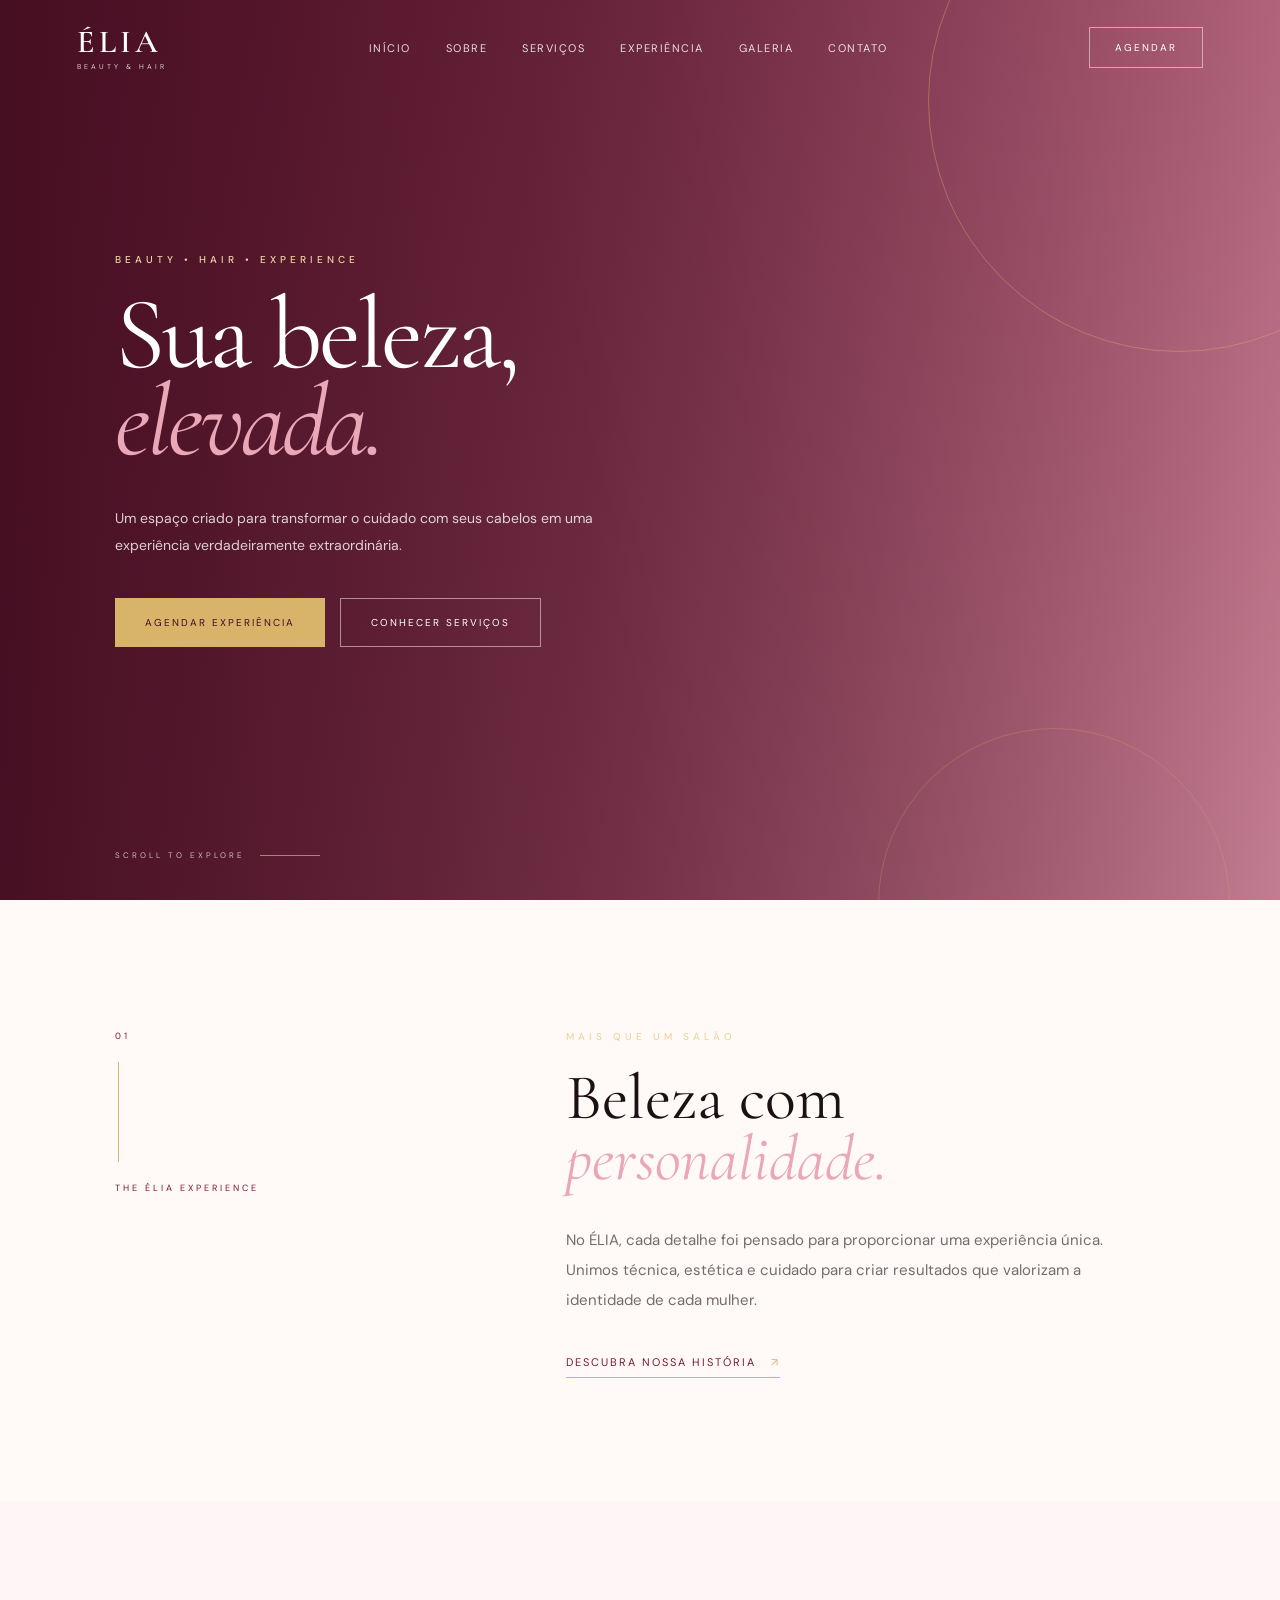
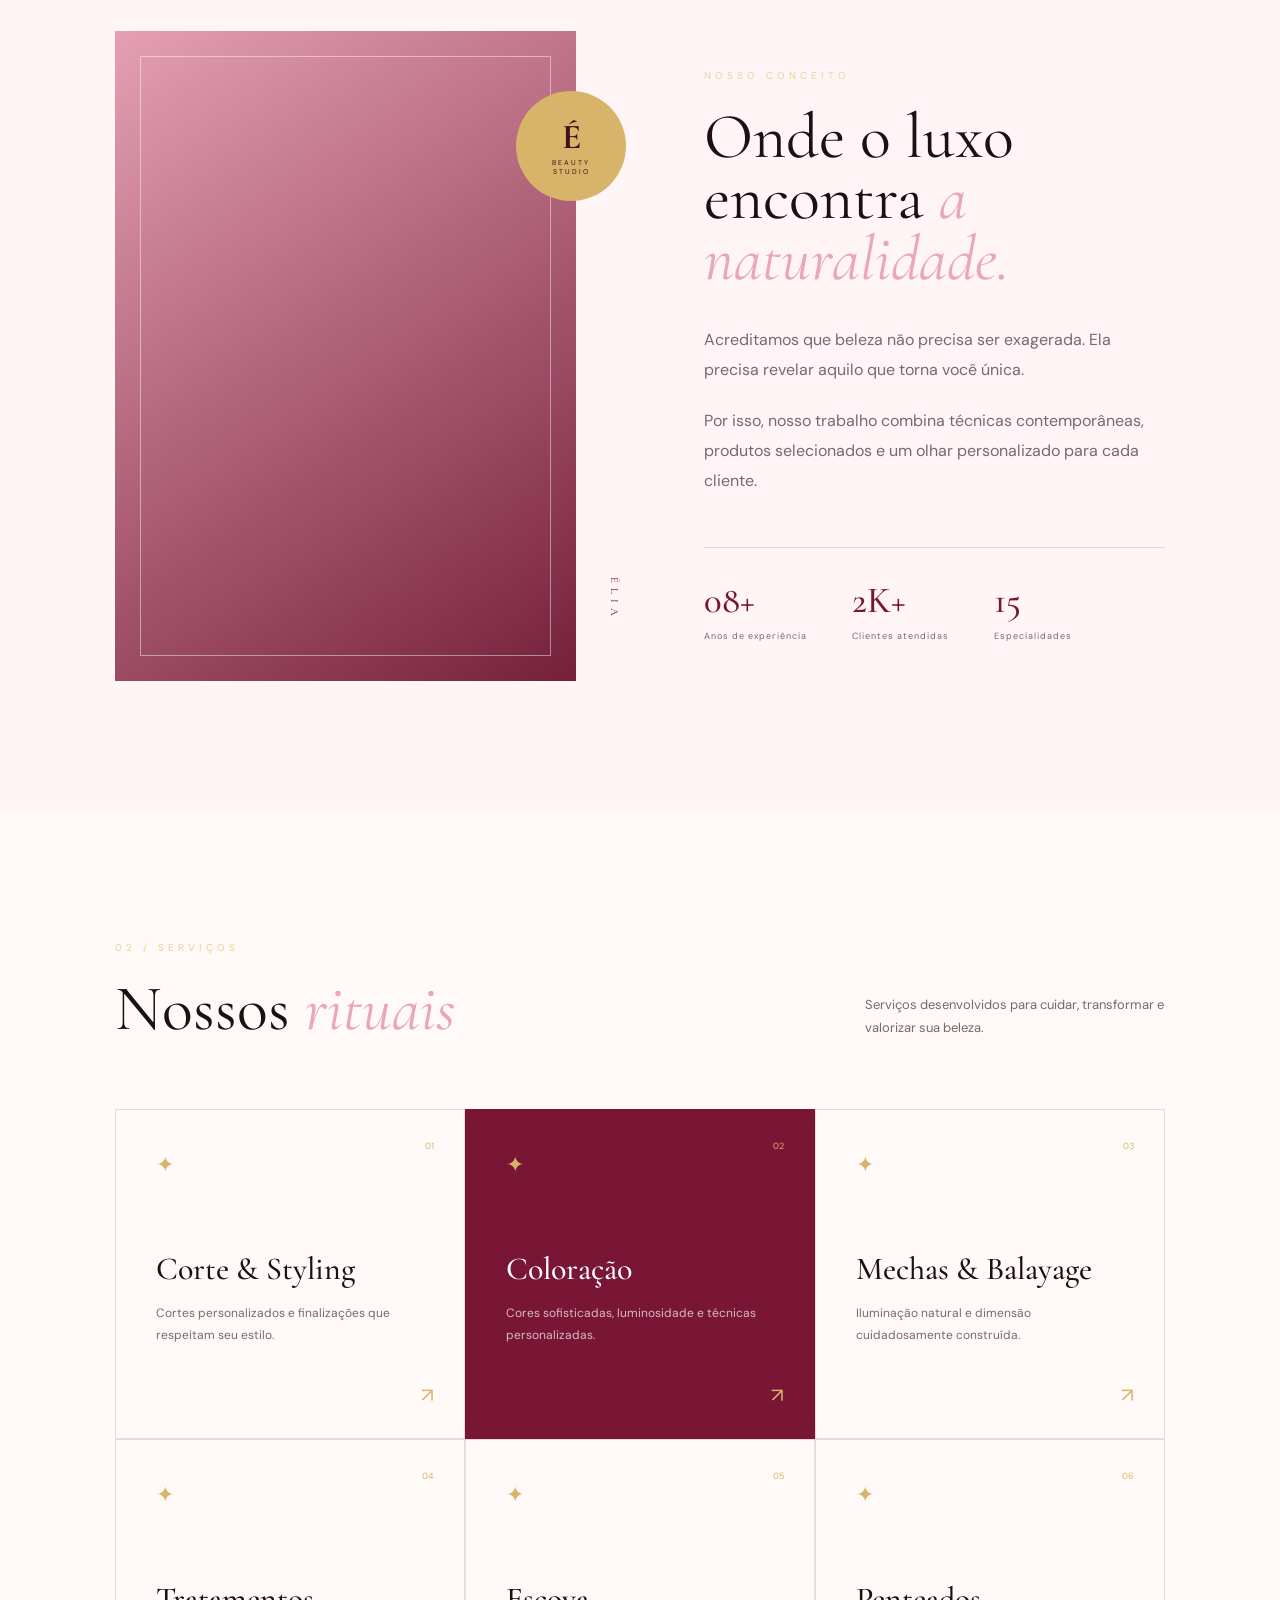
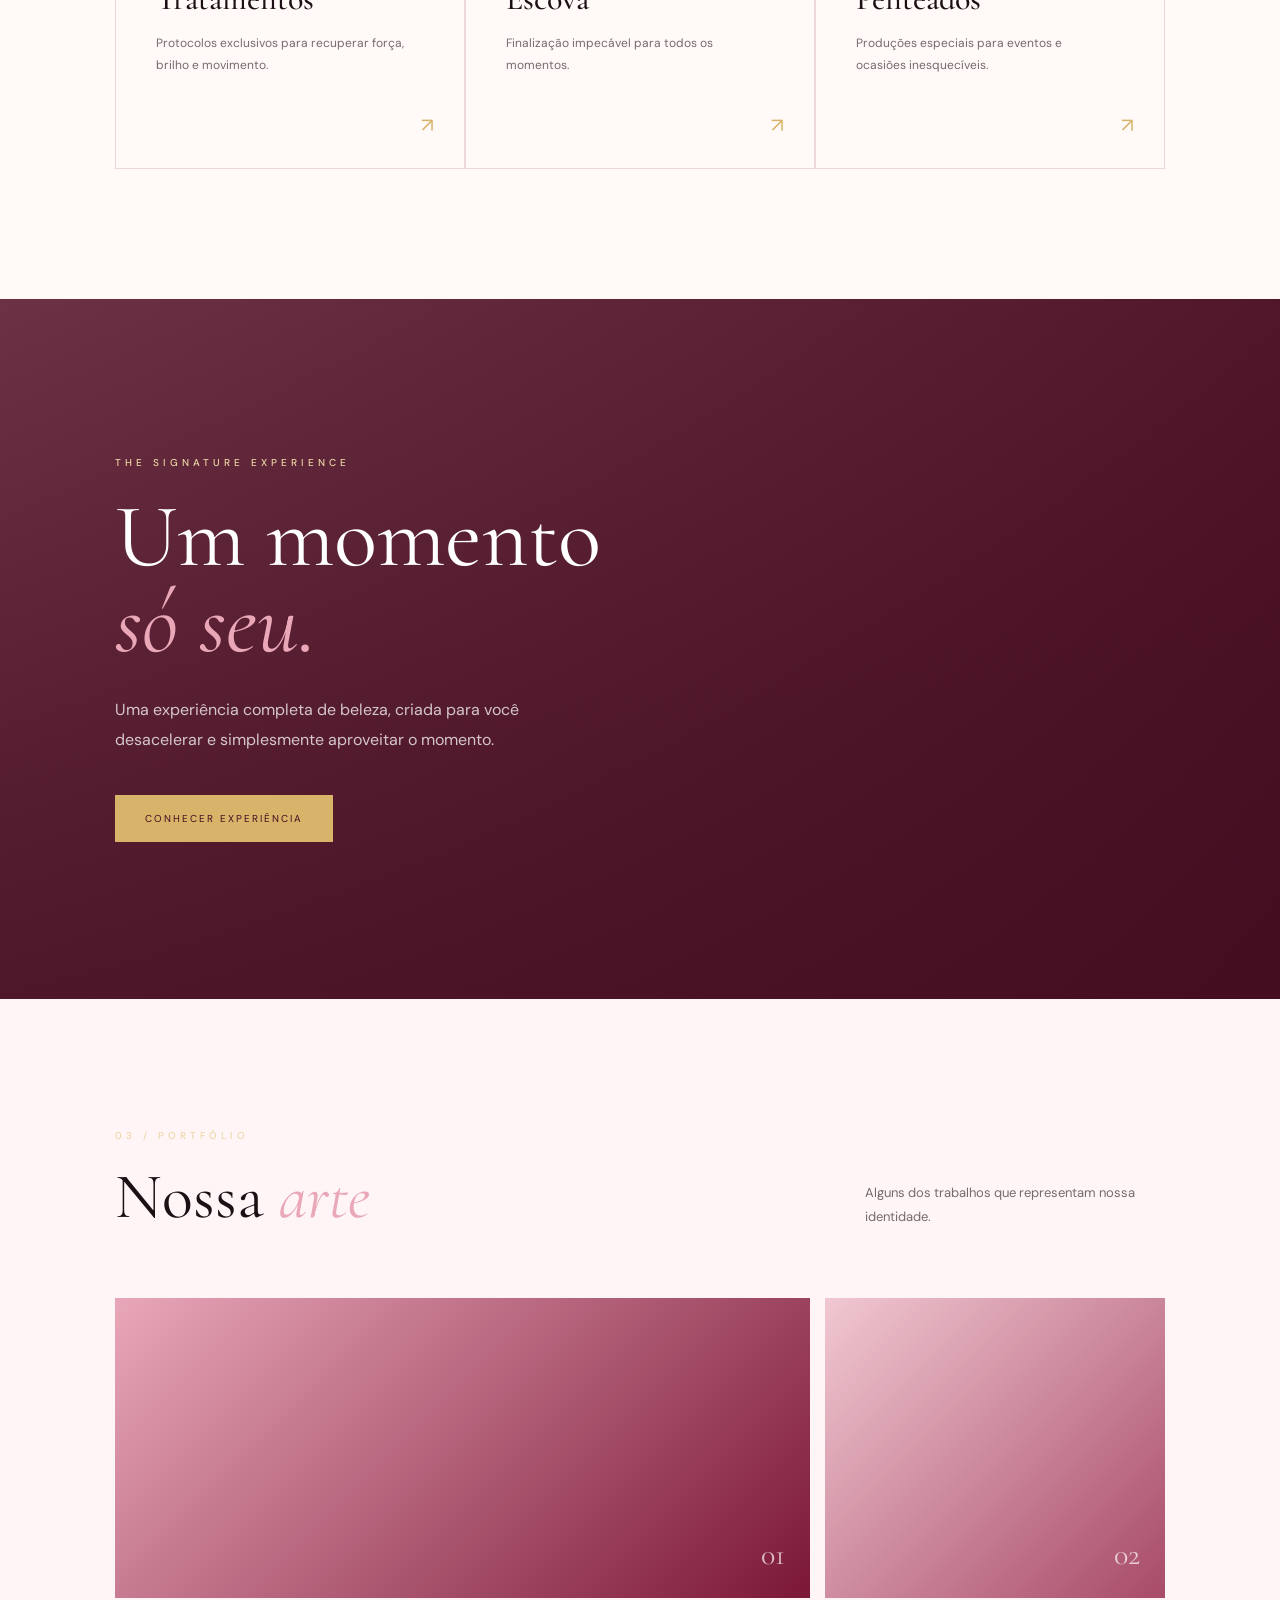
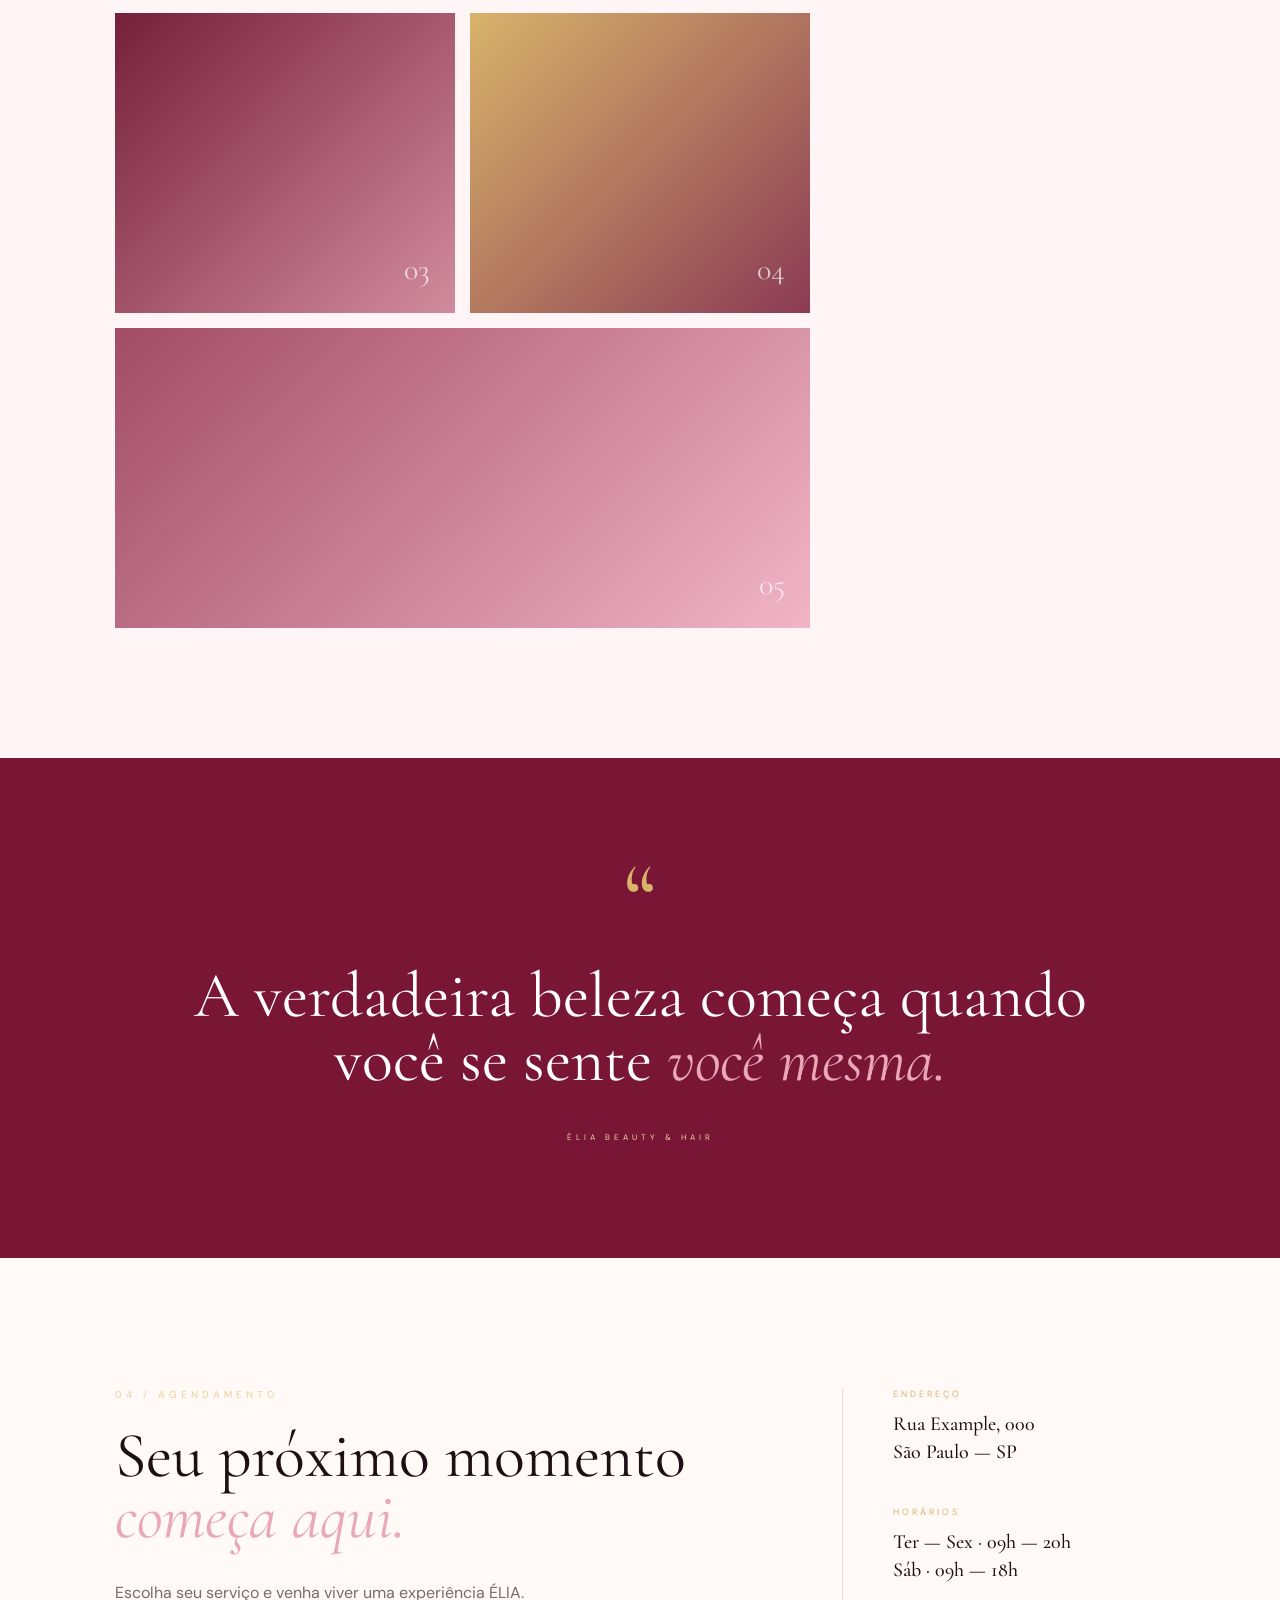
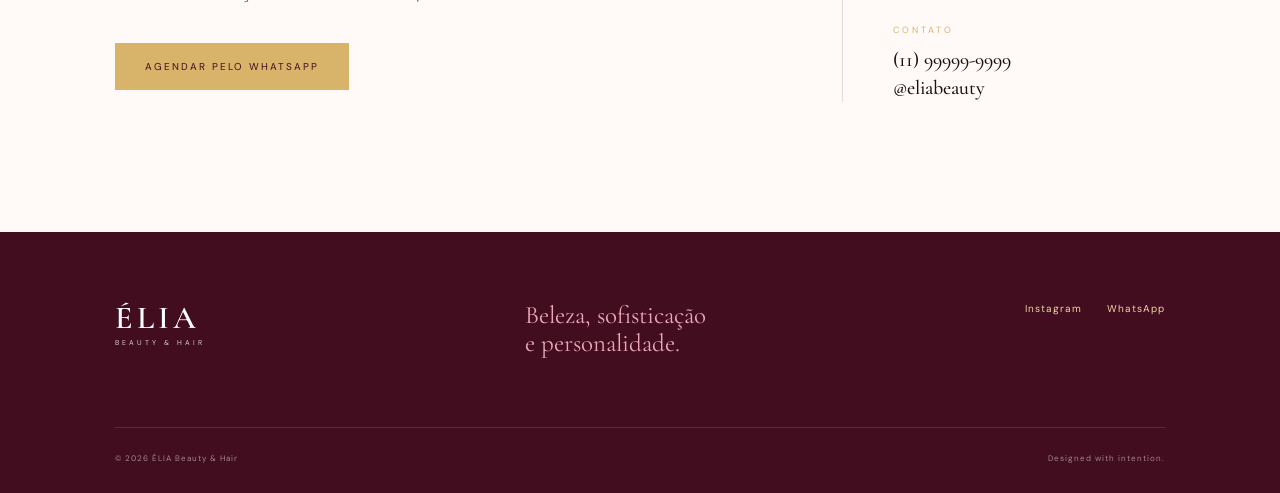
==== commit 6300d326: "Update print statement from 'Hello' to 'Goodbye'" ====
--- a/index.html
+++ b/index.html
@@ -1,641 +1,2025 @@
 <!DOCTYPE html>
 <html lang="pt-BR">
 <head>
-<meta charset="UTF-8">
-<meta name="viewport" content="width=device-width, initial-scale=1.0">
-<title>Tuhu — Restaurante & Cafeteria</title>
-<link rel="preconnect" href="https://fonts.googleapis.com">
-<link rel="preconnect" href="https://fonts.gstatic.com" crossorigin>
-<link href="https://fonts.googleapis.com/css2?family=Cormorant+Garamond:ital,wght@0,300;0,400;0,500;0,600;1,400&family=Poppins:wght@200;300;400;500&family=Space+Mono:wght@400&display=swap" rel="stylesheet">
-<script src="https://cdnjs.cloudflare.com/ajax/libs/gsap/3.12.5/gsap.min.js"></script>
-<script src="https://cdnjs.cloudflare.com/ajax/libs/gsap/3.12.5/ScrollTrigger.min.js"></script>
-<style>
-  :root{
-    --bg:#FBF7F0;
-    --bg-2:#F3ECDF;
-    --white:#FFFFFF;
-    --brown-deep:#4A3527;
-    --brown:#8A6242;
-    --brown-soft:#B99373;
-    --text:#3A2E22;
-  }
-
-  *{margin:0;padding:0;box-sizing:border-box;}
-  html{scroll-behavior:smooth;}
-  body{
-    background:var(--bg);
-    color:var(--text);
-    font-family:'Poppins', sans-serif;
-    font-weight:300;
-    overflow-x:hidden;
-  }
-
-  h1,h2,h3,.serif{
-    font-family:'Cormorant Garamond', serif;
-    font-weight:400;
-    letter-spacing:0.02em;
-    color:var(--brown-deep);
-  }
-
-  .eyebrow{
-    font-family:'Space Mono', monospace;
-    font-size:0.66rem;
-    letter-spacing:0.35em;
-    text-transform:uppercase;
-    color:var(--brown);
-    opacity:0.9;
-  }
-
-  a{color:inherit;text-decoration:none;}
-  img{display:block;width:100%;height:100%;object-fit:cover;}
-  section{position:relative;}
-  ::selection{background:var(--brown-soft);color:var(--white);}
-
-  /* ---------- thread signature line ---------- */
-  #thread-wrap{
-    position:fixed; top:0; left:34px; width:1px; height:100vh;
-    z-index:40; display:flex; align-items:center; pointer-events:none;
-  }
-  #thread-track{ position:relative; width:1px; height:70vh; background:rgba(138,98,66,0.2); }
-  #thread-fill{
-    position:absolute; top:0; left:0; width:1px; height:0%;
-    background:linear-gradient(to bottom, var(--brown-soft), var(--brown-deep));
-  }
-  .thread-node{
-    position:absolute; left:50%; width:5px;height:5px;border-radius:50%;
-    background:var(--bg); border:1px solid var(--brown);
-    transform:translate(-50%,-50%); transition:background .4s ease;
-  }
-  .thread-node.lit{background:var(--brown-deep);}
-  @media (max-width:900px){ #thread-wrap{display:none;} }
-
-  /* ---------- nav ---------- */
-  header{
-    position:fixed; top:0; left:0; width:100%; z-index:100;
-    display:flex; align-items:center; justify-content:space-between;
-    padding:28px 6vw;
-    transition:padding .4s ease, background .4s ease, box-shadow .4s ease;
-  }
-  header.scrolled{
-    padding:16px 6vw;
-    background:rgba(251,247,240,0.88);
-    backdrop-filter:blur(10px);
-    box-shadow:0 1px 0 rgba(138,98,66,0.15);
-  }
-  header.on-dark .logo, header.on-dark nav a{ color:#fff; }
-  header.on-dark nav a::after{ background:#fff; }
-  .logo{
-    font-family:'Cormorant Garamond', serif;
-    font-size:1.5rem; letter-spacing:0.4em; font-weight:500; color:var(--brown-deep);
-    transition:color .4s ease;
-  }
-  nav ul{list-style:none;display:flex;gap:44px;}
-  nav a{
-    font-size:0.72rem; letter-spacing:0.18em; text-transform:uppercase;
-    font-weight:400; color:var(--brown-deep);
-    position:relative; padding-bottom:4px;
-    transition:color .4s ease;
-  }
-  nav a::after{
-    content:'';position:absolute;left:0;bottom:0;width:0;height:1px;background:var(--brown-deep);
-    transition:width .4s ease;
-  }
-  nav a:hover::after{width:100%;}
-  @media (max-width:820px){ nav ul{display:none;} }
-
-  /* ---------- hero ---------- */
-  .hero{
-    height:100vh; min-height:640px;
-    display:flex; flex-direction:column; align-items:center; justify-content:center;
-    text-align:center; position:relative; overflow:hidden;
-  }
-  .hero-bg-image{
-    position:absolute; inset:0;
-    background:url('https://images.unsplash.com/photo-1495474472287-4d71bcdd2085?auto=format&fit=crop&w=1800&q=75') center/cover;
-    filter:saturate(0.85) brightness(1.02);
-  }
-  .hero-veil{
-    position:absolute; inset:0;
-    background:linear-gradient(180deg, rgba(251,247,240,0.35) 0%, rgba(251,247,240,0.55) 55%, var(--bg) 100%);
-  }
-  .hero-content{position:relative; z-index:2; padding:0 24px;}
-  .hero .eyebrow{display:block;margin-bottom:22px; color:var(--brown-deep);}
-  .hero h1{
-    font-size:clamp(4.2rem, 13vw, 9.5rem);
-    line-height:0.9; letter-spacing:0.06em; font-weight:300; color:var(--brown-deep);
-  }
-  .hero h1 span{display:inline-block;}
-  .hero-sub{
-    margin-top:26px; font-family:'Cormorant Garamond', serif; font-style:italic;
-    font-weight:400; font-size:clamp(1.05rem,2vw,1.4rem); color:var(--brown);
-  }
-  .hero-line{ width:1px; height:0; background:var(--brown-deep); margin:38px auto 0; }
-  .scroll-cue{
-    position:absolute; bottom:38px; left:50%; transform:translateX(-50%);
-    display:flex; flex-direction:column; align-items:center; gap:10px; z-index:2;
-  }
-  .scroll-cue .eyebrow{font-size:0.6rem;}
-  .scroll-cue .stick{
-    width:1px;height:44px;background:linear-gradient(180deg, var(--brown-deep), transparent);
-    animation:stick-move 2s ease-in-out infinite;
-  }
-  @keyframes stick-move{
-    0%{transform:scaleY(0.3);transform-origin:top;opacity:0.4;}
-    50%{transform:scaleY(1);transform-origin:top;opacity:1;}
-    100%{transform:scaleY(0.3);transform-origin:bottom;opacity:0.4;}
-  }
-
-  /* ---------- shared ---------- */
-  .wrap{max-width:1180px;margin:0 auto;padding:0 6vw;}
-  .section-pad{padding:170px 0;}
-  .reveal{opacity:0;transform:translateY(46px);}
-  .divider{width:60px;height:1px;background:var(--brown-deep);margin:26px 0;}
-  .divider.center{margin-left:auto;margin-right:auto;}
-
-  /* ---------- convite (invitation) ---------- */
-  .invite{ text-align:center; }
-  .invite-head{max-width:680px;margin:0 auto 80px;}
-  .invite-head h2{font-size:clamp(2.4rem,4.6vw,3.6rem); font-weight:400; line-height:1.2;}
-  .invite-head p{
-    margin-top:24px; font-size:1.02rem; line-height:1.9; color:rgba(58,46,34,0.75);
-    max-width:56ch; margin-left:auto; margin-right:auto;
-  }
-  .invite-photos{
-    display:grid; grid-template-columns:1.2fr 1fr 1fr; grid-template-rows:220px 220px; gap:18px;
-  }
-  .invite-photos .p1{grid-row:1/3;}
-  .invite-photos figure{overflow:hidden; position:relative;}
-  .invite-photos img{transition:transform 1s cubic-bezier(.2,.7,.2,1);}
-  .invite-photos figure:hover img{transform:scale(1.07);}
-  @media (max-width:900px){
-    .invite-photos{grid-template-columns:1fr 1fr; grid-template-rows:180px 180px 180px;}
-    .invite-photos .p1{grid-row:auto; grid-column:1/3; height:260px;}
-  }
-
-  /* ---------- story ---------- */
-  .story{display:grid;grid-template-columns:1fr 1fr;gap:80px;align-items:center;}
-  .story-copy h2{font-size:clamp(2.4rem,4.6vw,3.6rem); font-weight:400; line-height:1.15; margin-bottom:28px;}
-  .story-copy p{font-size:1rem; line-height:1.9; font-weight:300; color:rgba(58,46,34,0.75); max-width:46ch;}
-  .story-copy p + p{margin-top:18px;}
-  .story-image{position:relative; aspect-ratio:4/5; overflow:hidden;}
-  .story-image img{transform:scale(1.15); filter:saturate(0.95);}
-  .story-frame{position:absolute; inset:18px; border:1px solid var(--brown-deep); opacity:0.4; pointer-events:none;}
-  @media (max-width:900px){ .story{grid-template-columns:1fr;gap:44px;} }
-  .story.reverse .story-image{order:2;}
-  .story.reverse .story-copy{order:1;}
-  @media (max-width:900px){ .story.reverse .story-image, .story.reverse .story-copy{order:initial;} }
-
-  /* ================= SCROLLYTELLING SYSTEM ================= */
-  /* used by #cardapio and #ambiente: full-bleed sticky photo stage,
-     one photo crossfades into the next as the section scrolls past,
-     captions slide up only while their photo is active. */
-  .scrolly-intro{ text-align:center; max-width:640px; margin:0 auto; padding:170px 6vw 90px; }
-  .scrolly-intro h2{ font-size:clamp(2.4rem,4.5vw,3.4rem); font-weight:400; }
-  .scrolly-intro p{ margin-top:20px; color:rgba(58,46,34,0.7); line-height:1.8; }
-
-  .scrolly{ position:relative; background:#000; }
-  .scrolly-stage{
-    position:sticky; top:0; height:100vh; overflow:hidden;
-  }
-  .scrolly-item{
-    position:absolute; inset:0;
-    opacity:0; visibility:hidden;
-    transition:opacity 1.15s ease;
-  }
-  .scrolly-item.active{ opacity:1; visibility:visible; z-index:2; }
-  .scrolly-item .simg{ position:absolute; inset:0; overflow:hidden; }
-  .scrolly-item .simg img{
-    width:100%; height:100%; object-fit:cover;
-    filter:saturate(0.92) brightness(0.88);
-    transform:scale(1.02);
-    animation:kenburns 16s ease-in-out infinite alternate;
-    animation-play-state:paused;
-  }
-  .scrolly-item.active .simg img{ animation-play-state:running; }
-  @keyframes kenburns{
-    from{ transform:scale(1.02) translate(0,0); }
-    to{ transform:scale(1.16) translate(-1.5%, -1%); }
-  }
-  .scrolly-veil{
-    position:absolute; inset:0;
-    background:linear-gradient(180deg, rgba(20,14,9,0.05) 30%, rgba(20,14,9,0.72) 100%);
-  }
-  .scrolly-caption{
-    position:absolute; left:8vw; right:8vw; bottom:12vh; max-width:560px;
-    color:#fff; opacity:0; transform:translateY(46px);
-    transition:opacity .9s ease .2s, transform .9s cubic-bezier(.2,.8,.2,1) .2s;
-  }
-  .scrolly-item.active .scrolly-caption{ opacity:1; transform:translateY(0); }
-  .scrolly-caption .eyebrow{ color:#E7C79E; }
-  .scrolly-caption h3{
-    font-size:clamp(2.1rem,4.4vw,3.4rem); color:#fff; font-weight:400;
-    margin:14px 0 12px; line-height:1.1;
-  }
-  .scrolly-caption p{
-    font-size:0.95rem; line-height:1.75; color:rgba(255,255,255,0.82); max-width:44ch;
-  }
-  .scrolly-right .scrolly-caption{ left:auto; right:8vw; text-align:right; }
-  .scrolly-right .scrolly-caption p{ margin-left:auto; }
-
-  .scrolly-ticks{
-    position:absolute; right:5vw; top:50%; transform:translateY(-50%);
-    display:flex; flex-direction:column; gap:14px; z-index:3;
-  }
-  .scrolly-ticks .tick{
-    width:5px; height:5px; border-radius:50%;
-    background:rgba(255,255,255,0.3);
-    transition:background .4s ease, transform .4s ease;
-  }
-  .scrolly-ticks .tick.lit{ background:#E7C79E; transform:scale(1.6); }
-  @media (max-width:820px){
-    .scrolly-caption{ left:7vw; right:7vw; bottom:9vh; }
-    .scrolly-right .scrolly-caption{ text-align:left; right:7vw; }
-    .scrolly-ticks{ display:none; }
-  }
-
-  /* ---------- visit / hours ---------- */
-  .visit{ background:var(--white); display:grid; grid-template-columns:1.1fr 1fr; }
-  .visit-image{position:relative; min-height:560px; overflow:hidden;}
-  .visit-image img{filter:saturate(0.95);}
-  .visit-copy{ display:flex; flex-direction:column; justify-content:center; padding:100px 7vw; }
-  .visit-copy h2{font-size:clamp(2.2rem,4vw,3rem); margin-bottom:36px; font-weight:400;}
-  .hours-table{width:100%; border-collapse:collapse; margin-bottom:44px;}
-  .hours-table tr{border-bottom:1px solid rgba(138,98,66,0.2);}
-  .hours-table td{padding:14px 0; font-size:0.92rem; font-weight:300;}
-  .hours-table td:first-child{
-    font-family:'Space Mono',monospace; font-size:0.7rem; letter-spacing:0.14em;
-    text-transform:uppercase; color:var(--brown);
-  }
-  .hours-table td:last-child{text-align:right;}
-  .addr{font-family:'Cormorant Garamond', serif; font-size:1.3rem; font-style:italic; color:var(--brown); line-height:1.6;}
-  .btn{
-    display:inline-flex; align-items:center; gap:14px; margin-top:40px;
-    font-size:0.75rem; letter-spacing:0.2em; text-transform:uppercase;
-    padding:16px 6px; border-bottom:1px solid var(--brown-deep); width:fit-content;
-    position:relative; overflow:hidden; color:var(--brown-deep);
-  }
-  .btn::before{
-    content:''; position:absolute; left:0; bottom:-1px; width:0; height:1px;
-    background:var(--brown); transition:width .4s ease;
-  }
-  .btn:hover::before{width:100%;}
-  @media (max-width:900px){ .visit{grid-template-columns:1fr;} .visit-image{min-height:340px;} }
-
-  /* ---------- footer ---------- */
-  footer{ padding:100px 6vw 50px; text-align:center; background:var(--bg-2); }
-  footer .logo{font-size:2rem; letter-spacing:0.5em; display:block; margin-bottom:26px;}
-  footer p{font-size:0.85rem; color:rgba(58,46,34,0.6); max-width:40ch; margin:0 auto 40px;}
-  .social-row{display:flex; justify-content:center; gap:34px; margin-bottom:60px;}
-  .social-row a{font-size:0.72rem; letter-spacing:0.16em; text-transform:uppercase; position:relative; color:var(--brown-deep);}
-  .social-row a::after{
-    content:'';position:absolute;left:0;bottom:-4px;width:0;height:1px;background:var(--brown-deep);
-    transition:width .35s ease;
-  }
-  .social-row a:hover::after{width:100%;}
-  .fine-print{ font-family:'Space Mono',monospace; font-size:0.65rem; letter-spacing:0.08em; color:rgba(58,46,34,0.4); }
-
-  @media (prefers-reduced-motion: reduce){
-    *{animation:none !important; transition:none !important;}
-    html{scroll-behavior:auto;}
-    .scrolly-item{ position:relative !important; opacity:1 !important; visibility:visible !important; height:100vh; }
-    .scrolly-stage{ position:relative !important; height:auto !important; }
-  }
-</style>
+    <meta charset="UTF-8">
+    <meta name="viewport" content="width=device-width, initial-scale=1.0">
+
+    <title>ÉLIA — Beauty & Hair</title>
+
+    <meta name="description"
+        content="ÉLIA Beauty & Hair — Beleza, sofisticação e experiências exclusivas para seus cabelos.">
+
+    <!-- FONTES -->
+    <link rel="preconnect" href="https://fonts.googleapis.com">
+    <link rel="preconnect" href="https://fonts.gstatic.com" crossorigin>
+
+    <link
+        href="https://fonts.googleapis.com/css2?family=Cormorant+Garamond:wght@400;500;600;700&family=DM+Sans:wght@300;400;500;600&display=swap"
+        rel="stylesheet">
+
+
+    <!-- =====================================================
+         CSS
+    ====================================================== -->
+
+    <style>
+
+        /* =====================================================
+           VARIÁVEIS
+        ====================================================== */
+
+        :root {
+            --pink: #e9a7b7;
+            --pink-light: #f8dce3;
+            --pink-pale: #fff5f7;
+
+            --wine: #7a1635;
+            --wine-dark: #430d20;
+
+            --gold: #d8b36a;
+            --gold-light: #ecd7a4;
+
+            --cream: #fffaf8;
+            --white: #ffffff;
+
+            --black: #1c1014;
+            --gray: #756a6d;
+
+            --border: rgba(122, 22, 53, 0.15);
+
+            --serif: "Cormorant Garamond", serif;
+            --sans: "DM Sans", sans-serif;
+
+            --transition: 0.4s ease;
+        }
+
+
+        /* =====================================================
+           RESET
+        ====================================================== */
+
+        * {
+            margin: 0;
+            padding: 0;
+            box-sizing: border-box;
+        }
+
+        html {
+            scroll-behavior: smooth;
+        }
+
+        body {
+            background: var(--cream);
+            color: var(--black);
+            font-family: var(--sans);
+            overflow-x: hidden;
+        }
+
+        a {
+            color: inherit;
+            text-decoration: none;
+        }
+
+        button {
+            font-family: inherit;
+        }
+
+
+        /* =====================================================
+           HEADER
+        ====================================================== */
+
+        .header {
+            position: fixed;
+            top: 0;
+            left: 0;
+
+            width: 100%;
+            height: 95px;
+
+            padding: 0 6vw;
+
+            display: flex;
+            align-items: center;
+            justify-content: space-between;
+
+            z-index: 1000;
+
+            color: white;
+
+            transition: var(--transition);
+        }
+
+        .header.scrolled {
+            height: 75px;
+
+            background: rgba(67, 13, 32, 0.95);
+
+            backdrop-filter: blur(15px);
+        }
+
+
+        /* LOGO */
+
+        .logo {
+            display: flex;
+            flex-direction: column;
+
+            line-height: 1;
+        }
+
+        .logo span {
+            font-family: var(--serif);
+
+            font-size: 2rem;
+
+            font-weight: 600;
+
+            letter-spacing: 4px;
+        }
+
+        .logo small {
+            margin-top: 5px;
+
+            font-size: 7px;
+
+            letter-spacing: 3px;
+
+            text-align: center;
+
+            opacity: .8;
+        }
+
+
+        /* =====================================================
+           MENU
+        ====================================================== */
+
+        .nav {
+            display: flex;
+
+            gap: 35px;
+        }
+
+        .nav a {
+            position: relative;
+
+            font-size: 11px;
+
+            letter-spacing: 1.5px;
+
+            text-transform: uppercase;
+
+            opacity: .85;
+
+            transition: var(--transition);
+        }
+
+        .nav a::after {
+            content: "";
+
+            position: absolute;
+
+            left: 0;
+            bottom: -8px;
+
+            width: 0;
+            height: 1px;
+
+            background: var(--gold);
+
+            transition: var(--transition);
+        }
+
+        .nav a:hover {
+            color: var(--gold-light);
+        }
+
+        .nav a:hover::after {
+            width: 100%;
+        }
+
+
+        /* BOTÃO AGENDAR */
+
+        .header-button {
+            border: 1px solid rgba(255,255,255,.5);
+
+            padding: 13px 25px;
+
+            font-size: 10px;
+
+            letter-spacing: 2px;
+
+            text-transform: uppercase;
+
+            transition: var(--transition);
+        }
+
+        .header-button:hover {
+            background: var(--gold);
+
+            border-color: var(--gold);
+
+            color: var(--wine-dark);
+        }
+
+
+        /* MENU MOBILE */
+
+        .menu-button {
+            display: none;
+
+            background: none;
+
+            border: none;
+
+            width: 35px;
+
+            cursor: pointer;
+        }
+
+        .menu-button span {
+            display: block;
+
+            height: 1px;
+
+            background: white;
+
+            margin: 7px 0;
+
+            transition: .3s;
+        }
+
+
+        /* =====================================================
+           HERO
+        ====================================================== */
+
+        .hero {
+            position: relative;
+
+            min-height: 100vh;
+
+            display: flex;
+
+            align-items: center;
+
+            padding: 120px 9vw;
+
+            color: white;
+
+            background:
+                linear-gradient(
+                    90deg,
+                    rgba(67,13,32,.95) 0%,
+                    rgba(67,13,32,.65) 45%,
+                    rgba(67,13,32,.15) 100%
+                ),
+                linear-gradient(
+                    120deg,
+                    #8e294b,
+                    #d990a5
+                );
+
+            overflow: hidden;
+        }
+
+        .hero::before {
+            content: "";
+
+            position: absolute;
+
+            width: 500px;
+            height: 500px;
+
+            right: -150px;
+            top: -150px;
+
+            border-radius: 50%;
+
+            border: 1px solid rgba(216,179,106,.4);
+        }
+
+        .hero::after {
+            content: "";
+
+            position: absolute;
+
+            width: 350px;
+            height: 350px;
+
+            right: 50px;
+            bottom: -180px;
+
+            border-radius: 50%;
+
+            border: 1px solid rgba(216,179,106,.25);
+        }
+
+        .hero-content {
+            position: relative;
+
+            max-width: 750px;
+
+            z-index: 2;
+        }
+
+        .eyebrow {
+            font-size: 10px;
+
+            letter-spacing: 4px;
+
+            color: var(--gold-light);
+
+            font-weight: 500;
+
+            margin-bottom: 25px;
+        }
+
+        .hero h1 {
+            font-family: var(--serif);
+
+            font-size: clamp(4.5rem, 8vw, 8rem);
+
+            font-weight: 400;
+
+            line-height: .85;
+
+            letter-spacing: -3px;
+
+            margin-bottom: 40px;
+        }
+
+        .hero h1 em,
+        h2 em {
+            font-style: italic;
+
+            color: var(--pink);
+        }
+
+        .hero-text {
+            max-width: 480px;
+
+            font-size: 14px;
+
+            line-height: 1.9;
+
+            color: rgba(255,255,255,.8);
+
+            margin-bottom: 40px;
+        }
+
+        .hero-buttons {
+            display: flex;
+
+            gap: 15px;
+        }
+
+
+        /* =====================================================
+           BOTÕES
+        ====================================================== */
+
+        .btn {
+            display: inline-flex;
+
+            align-items: center;
+            justify-content: center;
+
+            padding: 17px 30px;
+
+            font-size: 10px;
+
+            letter-spacing: 2px;
+
+            text-transform: uppercase;
+
+            transition: var(--transition);
+        }
+
+        .btn-primary {
+            background: var(--gold);
+
+            color: var(--wine-dark);
+        }
+
+        .btn-primary:hover {
+            background: white;
+
+            transform: translateY(-3px);
+        }
+
+        .btn-outline {
+            border: 1px solid rgba(255,255,255,.5);
+
+            color: white;
+        }
+
+        .btn-outline:hover {
+            background: white;
+
+            color: var(--wine-dark);
+        }
+
+
+        /* SCROLL */
+
+        .hero-bottom {
+            position: absolute;
+
+            bottom: 40px;
+            left: 9vw;
+
+            display: flex;
+
+            align-items: center;
+
+            gap: 15px;
+
+            font-size: 8px;
+
+            letter-spacing: 3px;
+
+            opacity: .7;
+        }
+
+        .scroll-line {
+            width: 60px;
+
+            height: 1px;
+
+            background: var(--gold);
+        }
+
+
+        /* =====================================================
+           SEÇÕES
+        ====================================================== */
+
+        .section {
+            padding: 130px 9vw;
+        }
+
+        h2 {
+            font-family: var(--serif);
+
+            font-size: clamp(3rem, 5vw, 5.5rem);
+
+            font-weight: 400;
+
+            line-height: .95;
+        }
+
+        h3 {
+            font-family: var(--serif);
+
+            font-size: 2rem;
+
+            font-weight: 500;
+        }
+
+
+        /* =====================================================
+           INTRO
+        ====================================================== */
+
+        .intro {
+            display: grid;
+
+            grid-template-columns: .7fr 1.3fr;
+
+            gap: 10vw;
+
+            background: var(--cream);
+        }
+
+        .intro-label {
+            display: flex;
+
+            flex-direction: column;
+
+            gap: 20px;
+
+            font-size: 9px;
+
+            letter-spacing: 3px;
+
+            color: var(--wine);
+        }
+
+        .intro-label div {
+            width: 1px;
+
+            height: 100px;
+
+            background: var(--gold);
+
+            margin-left: 3px;
+        }
+
+        .intro-content {
+            max-width: 700px;
+        }
+
+        .intro-content h2 {
+            margin-bottom: 35px;
+        }
+
+        .intro-content > p:not(.eyebrow) {
+            max-width: 550px;
+
+            font-size: 15px;
+
+            line-height: 2;
+
+            color: var(--gray);
+
+            margin-bottom: 35px;
+        }
+
+        .text-link {
+            color: var(--wine);
+
+            font-size: 11px;
+
+            letter-spacing: 2px;
+
+            text-transform: uppercase;
+
+            border-bottom: 1px solid var(--gold);
+
+            padding-bottom: 8px;
+        }
+
+        .text-link span {
+            color: var(--gold);
+
+            margin-left: 10px;
+        }
+
+
+        /* =====================================================
+           SOBRE
+        ====================================================== */
+
+        .about {
+            display: grid;
+
+            grid-template-columns: 1fr 1fr;
+
+            gap: 10vw;
+
+            align-items: center;
+
+            background: var(--pink-pale);
+        }
+
+        .about-image {
+            position: relative;
+
+            height: 650px;
+
+            background:
+                linear-gradient(
+                    145deg,
+                    #e4a0b2,
+                    #76203b
+                );
+        }
+
+        .about-image::after {
+            content: "ÉLIA";
+
+            position: absolute;
+
+            right: -45px;
+
+            bottom: 60px;
+
+            writing-mode: vertical-rl;
+
+            font-family: var(--serif);
+
+            font-size: 11px;
+
+            letter-spacing: 5px;
+
+            color: var(--wine);
+        }
+
+        .image-frame {
+            position: absolute;
+
+            inset: 25px;
+
+            border: 1px solid rgba(255,255,255,.45);
+        }
+
+        .about-badge {
+            position: absolute;
+
+            right: -50px;
+            top: 60px;
+
+            width: 110px;
+            height: 110px;
+
+            border-radius: 50%;
+
+            display: flex;
+
+            flex-direction: column;
+
+            align-items: center;
+            justify-content: center;
+
+            background: var(--gold);
+
+            color: var(--wine-dark);
+        }
+
+        .about-badge strong {
+            font-family: var(--serif);
+
+            font-size: 35px;
+        }
+
+        .about-badge span {
+            font-size: 7px;
+
+            letter-spacing: 2px;
+
+            text-align: center;
+        }
+
+        .about-content h2 {
+            margin-bottom: 35px;
+        }
+
+        .about-content > p:not(.eyebrow) {
+            color: var(--gray);
+
+            line-height: 1.9;
+
+            max-width: 500px;
+
+            margin-bottom: 20px;
+        }
+
+
+        /* ESTATÍSTICAS */
+
+        .about-stats {
+            display: flex;
+
+            gap: 45px;
+
+            margin-top: 50px;
+
+            padding-top: 30px;
+
+            border-top: 1px solid var(--border);
+        }
+
+        .about-stats div {
+            display: flex;
+
+            flex-direction: column;
+
+            gap: 7px;
+        }
+
+        .about-stats strong {
+            font-family: var(--serif);
+
+            color: var(--wine);
+
+            font-size: 2.3rem;
+
+            font-weight: 500;
+        }
+
+        .about-stats span {
+            font-size: 9px;
+
+            letter-spacing: 1px;
+
+            color: var(--gray);
+        }
+
+
+        /* =====================================================
+           SERVIÇOS
+        ====================================================== */
+
+        .services {
+            background: var(--cream);
+        }
+
+        .section-heading {
+            display: flex;
+
+            align-items: end;
+
+            justify-content: space-between;
+
+            margin-bottom: 70px;
+        }
+
+        .section-heading > p {
+            max-width: 300px;
+
+            font-size: 13px;
+
+            line-height: 1.8;
+
+            color: var(--gray);
+        }
+
+        .services-grid {
+            display: grid;
+
+            grid-template-columns: repeat(3, 1fr);
+        }
+
+        .service-card {
+            position: relative;
+
+            min-height: 330px;
+
+            padding: 40px;
+
+            border: 1px solid var(--border);
+
+            transition: var(--transition);
+        }
+
+        .service-card:hover {
+            background: var(--pink-pale);
+
+            transform: translateY(-8px);
+
+            z-index: 2;
+
+            box-shadow: 0 20px 50px rgba(122,22,53,.08);
+        }
+
+        .service-card.featured {
+            background: var(--wine);
+
+            color: white;
+        }
+
+        .service-card.featured p {
+            color: rgba(255,255,255,.7);
+        }
+
+        .service-number {
+            position: absolute;
+
+            top: 30px;
+            right: 30px;
+
+            font-size: 9px;
+
+            color: var(--gold);
+        }
+
+        .service-icon {
+            color: var(--gold);
+
+            font-size: 22px;
+
+            margin-bottom: 70px;
+        }
+
+        .service-card h3 {
+            margin-bottom: 15px;
+        }
+
+        .service-card p {
+            color: var(--gray);
+
+            font-size: 12px;
+
+            line-height: 1.8;
+
+            max-width: 250px;
+        }
+
+        .service-arrow {
+            position: absolute;
+
+            bottom: 30px;
+            right: 30px;
+
+            color: var(--gold);
+
+            font-size: 20px;
+        }
+
+
+        /* =====================================================
+           EXPERIÊNCIA
+        ====================================================== */
+
+        .experience {
+            position: relative;
+
+            min-height: 700px;
+
+            display: flex;
+
+            align-items: center;
+
+            padding: 100px 9vw;
+
+            color: white;
+
+            background:
+                linear-gradient(
+                    rgba(67,13,32,.72),
+                    rgba(67,13,32,.9)
+                ),
+                linear-gradient(
+                    120deg,
+                    #d990a5,
+                    #541027
+                );
+        }
+
+        .experience-content {
+            position: relative;
+
+            max-width: 650px;
+        }
+
+        .experience h2 {
+            font-size: clamp(4rem, 7vw, 7rem);
+
+            margin-bottom: 30px;
+        }
+
+        .experience-content > p:not(.eyebrow) {
+            max-width: 450px;
+
+            line-height: 1.9;
+
+            color: rgba(255,255,255,.75);
+
+            margin-bottom: 40px;
+        }
+
+
+        /* =====================================================
+           GALERIA
+        ====================================================== */
+
+        .gallery {
+            background: var(--pink-pale);
+        }
+
+        .gallery-grid {
+            display: grid;
+
+            grid-template-columns: repeat(3, 1fr);
+
+            grid-auto-rows: 300px;
+
+            gap: 15px;
+        }
+
+        .gallery-item.large {
+            grid-column: span 2;
+        }
+
+        .gallery-placeholder {
+            width: 100%;
+            height: 100%;
+
+            position: relative;
+
+            display: flex;
+
+            align-items: flex-end;
+            justify-content: flex-end;
+
+            padding: 25px;
+
+            background:
+                linear-gradient(
+                    135deg,
+                    #e8a7b8,
+                    #7b1737
+                );
+
+            transition: var(--transition);
+        }
+
+        .gallery-item:nth-child(2) .gallery-placeholder {
+            background:
+                linear-gradient(
+                    135deg,
+                    #f1c8d2,
+                    #a84b68
+                );
+        }
+
+        .gallery-item:nth-child(3) .gallery-placeholder {
+            background:
+                linear-gradient(
+                    135deg,
+                    #76203b,
+                    #d28b9e
+                );
+        }
+
+        .gallery-item:nth-child(4) .gallery-placeholder {
+            background:
+                linear-gradient(
+                    135deg,
+                    #d8b36a,
+                    #8b3b55
+                );
+        }
+
+        .gallery-item:nth-child(5) .gallery-placeholder {
+            background:
+                linear-gradient(
+                    135deg,
+                    #a24c68,
+                    #f1b5c6
+                );
+        }
+
+        .gallery-placeholder:hover {
+            transform: scale(.98);
+        }
+
+        .gallery-placeholder span {
+            font-family: var(--serif);
+
+            font-size: 30px;
+
+            color: rgba(255,255,255,.7);
+        }
+
+
+        /* =====================================================
+           FRASE
+        ====================================================== */
+
+        .quote {
+            min-height: 500px;
+
+            display: flex;
+
+            flex-direction: column;
+
+            align-items: center;
+            justify-content: center;
+
+            text-align: center;
+
+            padding: 100px 10vw;
+
+            background: var(--wine);
+
+            color: white;
+        }
+
+        .quote-symbol {
+            font-family: var(--serif);
+
+            font-size: 100px;
+
+            color: var(--gold);
+
+            line-height: .5;
+        }
+
+        blockquote {
+            max-width: 900px;
+
+            font-family: var(--serif);
+
+            font-size: clamp(2.5rem, 5vw, 5rem);
+
+            line-height: 1;
+
+            margin: 40px 0;
+        }
+
+        blockquote em {
+            color: var(--pink);
+        }
+
+        .quote > span {
+            font-size: 8px;
+
+            letter-spacing: 4px;
+
+            color: var(--gold-light);
+        }
+
+
+        /* =====================================================
+           AGENDAMENTO
+        ====================================================== */
+
+        .booking {
+            display: grid;
+
+            grid-template-columns: 1.3fr .7fr;
+
+            gap: 10vw;
+
+            background: var(--cream);
+        }
+
+        .booking-content h2 {
+            max-width: 700px;
+
+            margin-bottom: 30px;
+        }
+
+        .booking-content > p:not(.eyebrow) {
+            max-width: 450px;
+
+            color: var(--gray);
+
+            line-height: 1.9;
+
+            margin-bottom: 35px;
+        }
+
+        .booking-details {
+            display: flex;
+
+            flex-direction: column;
+
+            gap: 40px;
+
+            border-left: 1px solid var(--border);
+
+            padding-left: 50px;
+        }
+
+        .booking-details div {
+            display: flex;
+
+            flex-direction: column;
+
+            gap: 10px;
+        }
+
+        .booking-details span {
+            color: var(--gold);
+
+            font-size: 9px;
+
+            letter-spacing: 3px;
+        }
+
+        .booking-details strong {
+            font-family: var(--serif);
+
+            font-size: 20px;
+
+            font-weight: 500;
+
+            line-height: 1.4;
+        }
+
+
+        /* =====================================================
+           FOOTER
+        ====================================================== */
+
+        .footer {
+            padding: 70px 9vw 30px;
+
+            background: var(--wine-dark);
+
+            color: white;
+        }
+
+        .footer-top {
+            display: flex;
+
+            justify-content: space-between;
+
+            align-items: start;
+
+            padding-bottom: 70px;
+
+            border-bottom: 1px solid rgba(255,255,255,.12);
+        }
+
+        .footer-top p {
+            font-family: var(--serif);
+
+            font-size: 25px;
+
+            line-height: 1.1;
+
+            color: var(--pink);
+        }
+
+        .socials {
+            display: flex;
+
+            gap: 25px;
+        }
+
+        .socials a {
+            font-size: 10px;
+
+            letter-spacing: 1px;
+
+            color: var(--gold-light);
+        }
+
+        .footer-bottom {
+            display: flex;
+
+            justify-content: space-between;
+
+            padding-top: 25px;
+
+            font-size: 8px;
+
+            letter-spacing: 1px;
+
+            opacity: .5;
+        }
+
+
+        /* =====================================================
+           MOBILE
+        ====================================================== */
+
+        @media (max-width: 900px) {
+
+            .header {
+                height: 80px;
+
+                padding: 0 6vw;
+            }
+
+            .nav {
+                position: fixed;
+
+                top: 0;
+
+                right: -100%;
+
+                width: 80%;
+
+                height: 100vh;
+
+                padding: 120px 40px;
+
+                flex-direction: column;
+
+                gap: 30px;
+
+                background: var(--wine-dark);
+
+                transition: .5s ease;
+            }
+
+            .nav.active {
+                right: 0;
+            }
+
+            .nav a {
+                font-family: var(--serif);
+
+                font-size: 28px;
+
+                letter-spacing: 0;
+            }
+
+            .header-button {
+                display: none;
+            }
+
+            .menu-button {
+                display: block;
+
+                position: relative;
+
+                z-index: 1001;
+            }
+
+            .menu-button.active span:nth-child(1) {
+                transform: translateY(8px) rotate(45deg);
+            }
+
+            .menu-button.active span:nth-child(2) {
+                opacity: 0;
+            }
+
+            .menu-button.active span:nth-child(3) {
+                transform: translateY(-8px) rotate(-45deg);
+            }
+
+            .hero {
+                padding: 120px 7vw 80px;
+
+                min-height: 100svh;
+            }
+
+            .hero h1 {
+                font-size: clamp(4rem, 18vw, 6rem);
+            }
+
+            .hero-buttons {
+                flex-direction: column;
+
+                align-items: flex-start;
+            }
+
+            .section {
+                padding: 90px 7vw;
+            }
+
+            .intro {
+                grid-template-columns: 1fr;
+
+                gap: 50px;
+            }
+
+            .about {
+                grid-template-columns: 1fr;
+
+                gap: 70px;
+            }
+
+            .about-image {
+                height: 500px;
+            }
+
+            .services-grid {
+                grid-template-columns: 1fr;
+            }
+
+            .service-card {
+                min-height: 280px;
+            }
+
+            .section-heading {
+                flex-direction: column;
+
+                align-items: flex-start;
+
+                gap: 30px;
+            }
+
+            .gallery-grid {
+                grid-template-columns: 1fr 1fr;
+
+                grid-auto-rows: 250px;
+            }
+
+            .gallery-item.large {
+                grid-column: span 2;
+            }
+
+            .booking {
+                grid-template-columns: 1fr;
+
+                gap: 60px;
+            }
+
+            .booking-details {
+                border-left: none;
+
+                border-top: 1px solid var(--border);
+
+                padding-left: 0;
+
+                padding-top: 40px;
+            }
+
+            .footer-top {
+                flex-direction: column;
+
+                gap: 40px;
+            }
+        }
+
+
+        /* =====================================================
+           CELULAR PEQUENO
+        ====================================================== */
+
+        @media (max-width: 500px) {
+
+            .logo span {
+                font-size: 1.6rem;
+            }
+
+            .hero h1 {
+                letter-spacing: -2px;
+            }
+
+            .about-stats {
+                gap: 20px;
+            }
+
+            .about-stats strong {
+                font-size: 1.8rem;
+            }
+
+            .gallery-grid {
+                grid-template-columns: 1fr;
+            }
+
+            .gallery-item.large {
+                grid-column: span 1;
+            }
+
+            .gallery-grid {
+                grid-auto-rows: 300px;
+            }
+
+            .footer-bottom {
+                flex-direction: column;
+
+                gap: 10px;
+            }
+        }
+
+    </style>
+
 </head>
+
+
 <body>
 
-<div id="thread-wrap">
-  <div id="thread-track"><div id="thread-fill"></div></div>
-</div>
-
-<header id="siteHeader">
-  <div class="logo">TUHU</div>
-  <nav>
-    <ul>
-      <li><a href="#historia">História</a></li>
-      <li><a href="#cardapio">Cardápio</a></li>
-      <li><a href="#ambiente">Ambiente</a></li>
-      <li><a href="#visitar">Visitar</a></li>
-    </ul>
-  </nav>
-</header>
-
-<section class="hero">
-  <div class="hero-bg-image"></div>
-  <div class="hero-veil"></div>
-  <div class="hero-content">
-    <span class="eyebrow" id="heroEyebrow">Restaurante & Cafeteria</span>
-    <h1 id="heroTitle"><span>T</span><span>u</span><span>h</span><span>u</span></h1>
-    <p class="hero-sub" id="heroSub">um convite para ficar um pouco</p>
-    <div class="hero-line" id="heroLine"></div>
-  </div>
-  <div class="scroll-cue">
-    <span class="eyebrow">Role</span>
-    <div class="stick"></div>
-  </div>
-</section>
-
-<section class="section-pad invite">
-  <div class="wrap">
-    <div class="invite-head reveal">
-      <span class="eyebrow">Um convite</span>
-      <div class="divider center"></div>
-      <h2 class="serif">Venha para o café da manhã.<br>Fique para o jantar.</h2>
-      <p>Tuhu é uma casa aberta desde cedo — para quem chega em busca de um café bem tirado — e até tarde, para quem procura uma mesa tranquila e uma boa conversa. Sem pressa, sem cerimônia.</p>
-    </div>
-    <div class="invite-photos reveal">
-      <figure class="p1"><img src="https://images.unsplash.com/photo-1554118811-1e0d58224f24?auto=format&fit=crop&w=900&q=75" alt="Salão do Tuhu"></figure>
-      <figure><img src="https://images.unsplash.com/photo-1495474472287-4d71bcdd2085?auto=format&fit=crop&w=700&q=75" alt="Café servido no Tuhu"></figure>
-      <figure><img src="https://images.unsplash.com/photo-1414235077428-338989a2e8c0?auto=format&fit=crop&w=700&q=75" alt="Grãos de café"></figure>
-      <figure><img src="https://images.unsplash.com/photo-1517248135467-4c7edcad34c4?auto=format&fit=crop&w=700&q=75" alt="Mesa posta"></figure>
-      <figure><img src="https://images.unsplash.com/photo-1552566626-52f8b828add9?auto=format&fit=crop&w=700&q=75" alt="Latte art"></figure>
-    </div>
-  </div>
-</section>
-
-<section id="historia" class="section-pad">
-  <div class="wrap story">
-    <div class="story-image reveal">
-      <img src="https://images.unsplash.com/photo-1442512595331-e89e73853f31?auto=format&fit=crop&w=1000&q=75" alt="Interior aconchegante da cafeteria Tuhu">
-      <div class="story-frame"></div>
-    </div>
-    <div class="story-copy reveal">
-      <span class="eyebrow">Nossa história</span>
-      <h2 class="serif">Tuhu significa sincero —<br> é assim que recebemos</h2>
-      <p>Nascemos de uma mesa de família e de uma prensa de café que nunca desligava. Tuhu junta o ritual da cafeteria matinal ao tempo mais lento de um jantar bem servido, sob o mesmo teto.</p>
-      <p>Cada prato carrega uma escolha simples: ingredientes de estação, técnica sem pressa e uma mesa onde o silêncio também é bem-vindo.</p>
-    </div>
-  </div>
-</section>
-
-<section class="section-pad">
-  <div class="wrap story reverse">
-    <div class="story-image reveal">
-      <img src="https://images.unsplash.com/photo-1466978913421-dad2ebd01d17?auto=format&fit=crop&w=1000&q=75" alt="Cozinha aberta do Tuhu">
-      <div class="story-frame"></div>
-    </div>
-    <div class="story-copy reveal">
-      <span class="eyebrow">Cozinha aberta</span>
-      <h2 class="serif">Tudo feito à vista,<br>sem pressa</h2>
-      <p>Do pão que sai do forno às primeiras horas ao molho que cozinha por seis horas, gostamos que se veja o trabalho por trás de cada prato. A cozinha aberta é nosso convite silencioso.</p>
-    </div>
-  </div>
-</section>
-
-<div class="scrolly-intro reveal">
-  <span class="eyebrow">O cardápio</span>
-  <div class="divider center"></div>
-  <h2 class="serif">Alguns dos nossos favoritos</h2>
-  <p>Um gostinho do que preparamos — role para conhecer, o cardápio completo espera por você à mesa.</p>
-</div>
-
-<section id="cardapio" class="scrolly" data-dark-header>
-  <div class="scrolly-stage">
-    <div class="scrolly-item active">
-      <div class="simg"><img src="https://images.unsplash.com/photo-1476124369491-e7addf5db371?auto=format&fit=crop&w=1400&q=75" alt="Risoto de cogumelos"></div>
-      <div class="scrolly-veil"></div>
-      <div class="scrolly-caption">
-        <span class="eyebrow">Prato principal</span>
-        <h3 class="serif">Risoto de Cogumelos</h3>
-        <p>Funghi selvagem, manteiga de ervas e parmesão curado, mexido devagar até ficar cremoso.</p>
-      </div>
-    </div>
-    <div class="scrolly-item scrolly-right">
-      <div class="simg"><img src="https://images.unsplash.com/photo-1467003909585-2f8a72700288?auto=format&fit=crop&w=1400&q=75" alt="Robalo grelhado"></div>
-      <div class="scrolly-veil"></div>
-      <div class="scrolly-caption">
-        <span class="eyebrow">Prato principal</span>
-        <h3 class="serif">Robalo Grelhado</h3>
-        <p>Pele crocante, purê de mandioquinha e manteiga de limão-siciliano.</p>
-      </div>
-    </div>
-    <div class="scrolly-item">
-      <div class="simg"><img src="https://images.unsplash.com/photo-1551183053-bf91a1d81141?auto=format&fit=crop&w=1400&q=75" alt="Tagliatelle fresca"></div>
-      <div class="scrolly-veil"></div>
-      <div class="scrolly-caption">
-        <span class="eyebrow">Massa fresca</span>
-        <h3 class="serif">Tagliatelle Tuhu</h3>
-        <p>Massa feita na casa, com um ragu que cozinha devagar por seis horas.</p>
-      </div>
-    </div>
-    <div class="scrolly-item scrolly-right">
-      <div class="simg"><img src="https://images.unsplash.com/photo-1509440159596-0249088772ff?auto=format&fit=crop&w=1400&q=75" alt="Croissant de manteiga"></div>
-      <div class="scrolly-veil"></div>
-      <div class="scrolly-caption">
-        <span class="eyebrow">Da padaria</span>
-        <h3 class="serif">Croissant de Manteiga</h3>
-        <p>Fermentação de 48 horas, folhado e dourado bem na hora.</p>
-      </div>
-    </div>
-    <div class="scrolly-item">
-      <div class="simg"><img src="https://images.unsplash.com/photo-1541167760496-1628856ab772?auto=format&fit=crop&w=1400&q=75" alt="Flat white"></div>
-      <div class="scrolly-veil"></div>
-      <div class="scrolly-caption">
-        <span class="eyebrow">Da cafeteria</span>
-        <h3 class="serif">Flat White de Aveia</h3>
-        <p>Extração dupla, leite de aveia vaporizado devagar.</p>
-      </div>
-    </div>
-    <div class="scrolly-item scrolly-right">
-      <div class="simg"><img src="https://images.unsplash.com/photo-1464347744102-11db6282f854?auto=format&fit=crop&w=1400&q=75" alt="Tarte tatin"></div>
-      <div class="scrolly-veil"></div>
-      <div class="scrolly-caption">
-        <span class="eyebrow">Sobremesa</span>
-        <h3 class="serif">Tarte Tatin</h3>
-        <p>Maçãs caramelizadas viradas na hora, com creme de baunilha fresco.</p>
-      </div>
-    </div>
-    <div class="scrolly-ticks"></div>
-  </div>
-</section>
-
-<div class="scrolly-intro reveal">
-  <span class="eyebrow">O ambiente</span>
-  <div class="divider center"></div>
-  <h2 class="serif">Um lugar para ficar</h2>
-</div>
-
-<section id="ambiente" class="scrolly" data-dark-header>
-  <div class="scrolly-stage">
-    <div class="scrolly-item active">
-      <div class="simg"><img src="https://images.unsplash.com/photo-1554118811-1e0d58224f24?auto=format&fit=crop&w=1400&q=75" alt="Salão do restaurante Tuhu"></div>
-      <div class="scrolly-veil"></div>
-      <div class="scrolly-caption">
-        <span class="eyebrow">Salão</span>
-        <h3 class="serif">Onde as mesas se enchem</h3>
-        <p>Luz baixa, madeira clara e um burburinho que nunca é alto demais.</p>
-      </div>
-    </div>
-    <div class="scrolly-item scrolly-right">
-      <div class="simg"><img src="https://images.unsplash.com/photo-1552566626-52f8b828add9?auto=format&fit=crop&w=1400&q=75" alt="Balcão de café"></div>
-      <div class="scrolly-veil"></div>
-      <div class="scrolly-caption">
-        <span class="eyebrow">Balcão</span>
-        <h3 class="serif">O primeiro café do dia</h3>
-        <p>O barista já está lá antes de você — o aroma chega primeiro.</p>
-      </div>
-    </div>
-    <div class="scrolly-item">
-      <div class="simg"><img src="https://images.unsplash.com/photo-1414235077428-338989a2e8c0?auto=format&fit=crop&w=1400&q=75" alt="Grãos de café selecionados"></div>
-      <div class="scrolly-veil"></div>
-      <div class="scrolly-caption">
-        <span class="eyebrow">Grãos</span>
-        <h3 class="serif">Torrados com paciência</h3>
-        <p>Selecionados um a um, torrados em pequenos lotes semanais.</p>
-      </div>
-    </div>
-    <div class="scrolly-item scrolly-right">
-      <div class="simg"><img src="https://images.unsplash.com/photo-1517248135467-4c7edcad34c4?auto=format&fit=crop&w=1400&q=75" alt="Mesa posta ao entardecer"></div>
-      <div class="scrolly-veil"></div>
-      <div class="scrolly-caption">
-        <span class="eyebrow">Mesa</span>
-        <h3 class="serif">Posta ao entardecer</h3>
-        <p>Velas baixas, guardanapo de linho, o dia desacelerando.</p>
-      </div>
-    </div>
-    <div class="scrolly-item">
-      <div class="simg"><img src="https://images.unsplash.com/photo-1466978913421-dad2ebd01d17?auto=format&fit=crop&w=1400&q=75" alt="Cozinha aberta"></div>
-      <div class="scrolly-veil"></div>
-      <div class="scrolly-caption">
-        <span class="eyebrow">Cozinha</span>
-        <h3 class="serif">Aberta, à vista de todos</h3>
-        <p>Nada escondido — só o cheiro bom chegando até a mesa.</p>
-      </div>
-    </div>
-    <div class="scrolly-item scrolly-right">
-      <div class="simg"><img src="https://images.unsplash.com/photo-1442512595331-e89e73853f31?auto=format&fit=crop&w=1400&q=75" alt="Cantinho de leitura junto à janela"></div>
-      <div class="scrolly-veil"></div>
-      <div class="scrolly-caption">
-        <span class="eyebrow">Janela</span>
-        <h3 class="serif">Um canto para ficar</h3>
-        <p>Luz natural, um livro, um café que esfria devagar demais.</p>
-      </div>
-    </div>
-    <div class="scrolly-ticks"></div>
-  </div>
-</section>
-
-<section id="visitar" class="visit">
-  <div class="visit-image reveal">
-    <img src="https://images.unsplash.com/photo-1600093463592-8e36ae95ef56?auto=format&fit=crop&w=1000&q=75" alt="Fachada do Tuhu ao entardecer">
-  </div>
-  <div class="visit-copy reveal">
-    <span class="eyebrow">Visitar</span>
-    <h2 class="serif">Reserve sua mesa,<br>ou apenas apareça</h2>
-    <table class="hours-table">
-      <tr><td>Seg – Sex</td><td>07h às 22h</td></tr>
-      <tr><td>Sáb</td><td>08h às 23h</td></tr>
-      <tr><td>Dom</td><td>08h às 17h</td></tr>
-    </table>
-    <p class="addr">Rua das Palmeiras, 214<br>Jardim Botânico</p>
-    <a href="#" class="btn">Reservar uma mesa →</a>
-  </div>
-</section>
-
-<footer>
-  <span class="logo serif">TUHU</span>
-  <p>Restaurante & cafeteria. Um convite sincero, todos os dias da semana.</p>
-  <div class="social-row">
-    <a href="#">Instagram</a>
-    <a href="#">WhatsApp</a>
-    <a href="#">E-mail</a>
-  </div>
-  <span class="fine-print">© 2026 TUHU — todos os direitos reservados</span>
-</footer>
-
-<script>
-gsap.registerPlugin(ScrollTrigger);
-
-const header = document.getElementById('siteHeader');
-const darkSections = document.querySelectorAll('[data-dark-header]');
-
-function updateHeaderState(){
-  header.classList.toggle('scrolled', window.scrollY > 80);
-  let onDark = false;
-  darkSections.forEach(sec => {
-    const r = sec.getBoundingClientRect();
-    if(r.top < 90 && r.bottom > 90) onDark = true;
-  });
-  header.classList.toggle('on-dark', onDark);
-}
-window.addEventListener('scroll', updateHeaderState, {passive:true});
-updateHeaderState();
-
-const tl = gsap.timeline({defaults:{ease:'power3.out'}});
-tl.from('#heroEyebrow', {opacity:0, y:14, duration:0.7})
-  .from('.hero h1 span', {opacity:0, y:70, stagger:0.09, duration:1.1}, '-=0.3')
-  .from('#heroSub', {opacity:0, y:14, duration:0.8}, '-=0.5')
-  .to('#heroLine', {height:64, duration:0.9}, '-=0.4');
-
-document.querySelectorAll('.reveal').forEach((el) => {
-  gsap.to(el, {
-    opacity:1, y:0, duration:1.1, ease:'power2.out',
-    scrollTrigger:{ trigger: el, start:'top 85%' }
-  });
-});
-
-gsap.to('.story-image img', {
-  scale:1, ease:'none',
-  scrollTrigger:{ trigger:'.story-image', start:'top bottom', end:'bottom top', scrub:1 }
-});
-
-/* ---------- scrollytelling engine ---------- */
-function setupScrolly(section){
-  const items = section.querySelectorAll('.scrolly-item');
-  const ticksHost = section.querySelector('.scrolly-ticks');
-  const count = items.length;
-
-  items.forEach((_, i) => {
-    const t = document.createElement('div');
-    t.className = 'tick' + (i === 0 ? ' lit' : '');
-    ticksHost.appendChild(t);
-  });
-  const ticks = ticksHost.querySelectorAll('.tick');
-
-  section.style.height = (count * 100) + 'vh';
-
-  let activeIndex = 0;
-  function update(){
-    const rect = section.getBoundingClientRect();
-    const total = rect.height - window.innerHeight;
-    let progress = total > 0 ? (-rect.top) / total : 0;
-    progress = Math.min(1, Math.max(0, progress));
-    let idx = Math.floor(progress * count);
-    if (idx >= count) idx = count - 1;
-    if (idx !== activeIndex || rect.top > window.innerHeight || rect.bottom < 0) {
-      activeIndex = idx;
-      items.forEach((it, i) => it.classList.toggle('active', i === idx));
-      ticks.forEach((t, i) => t.classList.toggle('lit', i === idx));
-    }
-  }
-  window.addEventListener('scroll', update, {passive:true});
-  window.addEventListener('resize', update);
-  update();
-}
-document.querySelectorAll('.scrolly').forEach(setupScrolly);
-
-/* ---------- thread progress line ---------- */
-const fill = document.getElementById('thread-fill');
-const nodesHost = document.getElementById('thread-track');
-const sectionIds = ['historia','cardapio','ambiente','visitar'];
-sectionIds.forEach((id, i) => {
-  const n = document.createElement('div');
-  n.className = 'thread-node';
-  n.style.top = ((i+1) / (sectionIds.length+1) * 100) + '%';
-  nodesHost.appendChild(n);
-});
-function updateThread(){
-  const doc = document.documentElement;
-  const scrolled = doc.scrollTop / (doc.scrollHeight - doc.clientHeight);
-  const pct = Math.min(100, Math.max(0, scrolled * 100));
-  fill.style.height = pct + '%';
-  document.querySelectorAll('.thread-node').forEach(n => {
-    const nodeTop = parseFloat(n.style.top);
-    n.classList.toggle('lit', pct >= nodeTop);
-  });
-}
-window.addEventListener('scroll', updateThread, {passive:true});
-updateThread();
-</script>
+
+    <!-- =====================================================
+         HEADER
+    ====================================================== -->
+
+    <header class="header" id="header">
+
+        <a href="#inicio" class="logo">
+            <span>ÉLIA</span>
+            <small>BEAUTY & HAIR</small>
+        </a>
+
+        <nav class="nav" id="nav">
+
+            <a href="#inicio">Início</a>
+
+            <a href="#sobre">Sobre</a>
+
+            <a href="#servicos">Serviços</a>
+
+            <a href="#experiencia">Experiência</a>
+
+            <a href="#galeria">Galeria</a>
+
+            <a href="#contato">Contato</a>
+
+        </nav>
+
+        <a href="#agendamento" class="header-button">
+            Agendar
+        </a>
+
+        <button
+            class="menu-button"
+            id="menuButton"
+            aria-label="Abrir menu"
+            aria-expanded="false">
+
+            <span></span>
+            <span></span>
+            <span></span>
+
+        </button>
+
+    </header>
+
+
+    <!-- =====================================================
+         CONTEÚDO
+    ====================================================== -->
+
+    <main>
+
+
+        <!-- HERO -->
+
+        <section class="hero" id="inicio">
+
+            <div class="hero-content">
+
+                <p class="eyebrow">
+                    BEAUTY • HAIR • EXPERIENCE
+                </p>
+
+                <h1>
+                    Sua beleza,<br>
+                    <em>elevada.</em>
+                </h1>
+
+                <p class="hero-text">
+                    Um espaço criado para transformar o cuidado
+                    com seus cabelos em uma experiência
+                    verdadeiramente extraordinária.
+                </p>
+
+                <div class="hero-buttons">
+
+                    <a href="#agendamento" class="btn btn-primary">
+                        Agendar experiência
+                    </a>
+
+                    <a href="#servicos" class="btn btn-outline">
+                        Conhecer serviços
+                    </a>
+
+                </div>
+
+            </div>
+
+
+            <div class="hero-bottom">
+
+                <span>SCROLL TO EXPLORE</span>
+
+                <div class="scroll-line"></div>
+
+            </div>
+
+        </section>
+
+
+        <!-- INTRO -->
+
+        <section class="intro section">
+
+            <div class="intro-label">
+
+                <span>01</span>
+
+                <div></div>
+
+                <span>THE ÉLIA EXPERIENCE</span>
+
+            </div>
+
+
+            <div class="intro-content">
+
+                <p class="eyebrow">
+                    MAIS QUE UM SALÃO
+                </p>
+
+                <h2>
+                    Beleza com <em>personalidade.</em>
+                </h2>
+
+                <p>
+                    No ÉLIA, cada detalhe foi pensado para proporcionar
+                    uma experiência única. Unimos técnica, estética
+                    e cuidado para criar resultados que valorizam
+                    a identidade de cada mulher.
+                </p>
+
+                <a href="#sobre" class="text-link">
+                    Descubra nossa história
+                    <span>↗</span>
+                </a>
+
+            </div>
+
+        </section>
+
+
+        <!-- SOBRE -->
+
+        <section class="about section" id="sobre">
+
+            <div class="about-image">
+
+                <div class="image-frame"></div>
+
+                <div class="about-badge">
+
+                    <strong>É</strong>
+
+                    <span>
+                        BEAUTY<br>
+                        STUDIO
+                    </span>
+
+                </div>
+
+            </div>
+
+
+            <div class="about-content">
+
+                <p class="eyebrow">
+                    NOSSO CONCEITO
+                </p>
+
+                <h2>
+                    Onde o luxo encontra
+                    <em>a naturalidade.</em>
+                </h2>
+
+                <p>
+                    Acreditamos que beleza não precisa ser exagerada.
+                    Ela precisa revelar aquilo que torna você única.
+                </p>
+
+                <p>
+                    Por isso, nosso trabalho combina técnicas
+                    contemporâneas, produtos selecionados e um olhar
+                    personalizado para cada cliente.
+                </p>
+
+
+                <div class="about-stats">
+
+                    <div>
+                        <strong>08+</strong>
+                        <span>Anos de experiência</span>
+                    </div>
+
+                    <div>
+                        <strong>2K+</strong>
+                        <span>Clientes atendidas</span>
+                    </div>
+
+                    <div>
+                        <strong>15</strong>
+                        <span>Especialidades</span>
+                    </div>
+
+                </div>
+
+            </div>
+
+        </section>
+
+
+        <!-- SERVIÇOS -->
+
+        <section class="services section" id="servicos">
+
+            <div class="section-heading">
+
+                <div>
+
+                    <p class="eyebrow">
+                        02 / SERVIÇOS
+                    </p>
+
+                    <h2>
+                        Nossos <em>rituais</em>
+                    </h2>
+
+                </div>
+
+                <p>
+                    Serviços desenvolvidos para cuidar,
+                    transformar e valorizar sua beleza.
+                </p>
+
+            </div>
+
+
+            <div class="services-grid">
+
+
+                <article class="service-card">
+
+                    <span class="service-number">01</span>
+
+                    <div class="service-icon">✦</div>
+
+                    <h3>Corte & Styling</h3>
+
+                    <p>
+                        Cortes personalizados e finalizações
+                        que respeitam seu estilo.
+                    </p>
+
+                    <span class="service-arrow">↗</span>
+
+                </article>
+
+
+                <article class="service-card featured">
+
+                    <span class="service-number">02</span>
+
+                    <div class="service-icon">✦</div>
+
+                    <h3>Coloração</h3>
+
+                    <p>
+                        Cores sofisticadas, luminosidade e
+                        técnicas personalizadas.
+                    </p>
+
+                    <span class="service-arrow">↗</span>
+
+                </article>
+
+
+                <article class="service-card">
+
+                    <span class="service-number">03</span>
+
+                    <div class="service-icon">✦</div>
+
+                    <h3>Mechas & Balayage</h3>
+
+                    <p>
+                        Iluminação natural e dimensão
+                        cuidadosamente construída.
+                    </p>
+
+                    <span class="service-arrow">↗</span>
+
+                </article>
+
+
+                <article class="service-card">
+
+                    <span class="service-number">04</span>
+
+                    <div class="service-icon">✦</div>
+
+                    <h3>Tratamentos</h3>
+
+                    <p>
+                        Protocolos exclusivos para recuperar
+                        força, brilho e movimento.
+                    </p>
+
+                    <span class="service-arrow">↗</span>
+
+                </article>
+
+
+                <article class="service-card">
+
+                    <span class="service-number">05</span>
+
+                    <div class="service-icon">✦</div>
+
+                    <h3>Escova</h3>
+
+                    <p>
+                        Finalização impecável para todos
+                        os momentos.
+                    </p>
+
+                    <span class="service-arrow">↗</span>
+
+                </article>
+
+
+                <article class="service-card">
+
+                    <span class="service-number">06</span>
+
+                    <div class="service-icon">✦</div>
+
+                    <h3>Penteados</h3>
+
+                    <p>
+                        Produções especiais para eventos
+                        e ocasiões inesquecíveis.
+                    </p>
+
+                    <span class="service-arrow">↗</span>
+
+                </article>
+
+            </div>
+
+        </section>
+
+
+        <!-- EXPERIÊNCIA -->
+
+        <section class="experience" id="experiencia">
+
+            <div class="experience-content">
+
+                <p class="eyebrow">
+                    THE SIGNATURE EXPERIENCE
+                </p>
+
+                <h2>
+                    Um momento<br>
+                    <em>só seu.</em>
+                </h2>
+
+                <p>
+                    Uma experiência completa de beleza,
+                    criada para você desacelerar e simplesmente
+                    aproveitar o momento.
+                </p>
+
+                <a href="#agendamento" class="btn btn-primary">
+                    Conhecer experiência
+                </a>
+
+            </div>
+
+        </section>
+
+
+        <!-- GALERIA -->
+
+        <section class="gallery section" id="galeria">
+
+            <div class="section-heading">
+
+                <div>
+
+                    <p class="eyebrow">
+                        03 / PORTFÓLIO
+                    </p>
+
+                    <h2>
+                        Nossa <em>arte</em>
+                    </h2>
+
+                </div>
+
+                <p>
+                    Alguns dos trabalhos que representam
+                    nossa identidade.
+                </p>
+
+            </div>
+
+
+            <div class="gallery-grid">
+
+                <div class="gallery-item large">
+                    <div class="gallery-placeholder">
+                        <span>01</span>
+                    </div>
+                </div>
+
+                <div class="gallery-item">
+                    <div class="gallery-placeholder">
+                        <span>02</span>
+                    </div>
+                </div>
+
+                <div class="gallery-item">
+                    <div class="gallery-placeholder">
+                        <span>03</span>
+                    </div>
+                </div>
+
+                <div class="gallery-item">
+                    <div class="gallery-placeholder">
+                        <span>04</span>
+                    </div>
+                </div>
+
+                <div class="gallery-item large">
+                    <div class="gallery-placeholder">
+                        <span>05</span>
+                    </div>
+                </div>
+
+            </div>
+
+        </section>
+
+
+        <!-- FRASE -->
+
+        <section class="quote">
+
+            <div class="quote-symbol">
+                “
+            </div>
+
+            <blockquote>
+                A verdadeira beleza começa
+                quando você se sente
+                <em>você mesma.</em>
+            </blockquote>
+
+            <span>
+                ÉLIA BEAUTY & HAIR
+            </span>
+
+        </section>
+
+
+        <!-- AGENDAMENTO -->
+
+        <section class="booking section" id="agendamento">
+
+            <div class="booking-content">
+
+                <p class="eyebrow">
+                    04 / AGENDAMENTO
+                </p>
+
+                <h2>
+                    Seu próximo momento
+                    <em>começa aqui.</em>
+                </h2>
+
+                <p>
+                    Escolha seu serviço e venha viver
+                    uma experiência ÉLIA.
+                </p>
+
+                <a href="#" class="btn btn-primary">
+                    Agendar pelo WhatsApp
+                </a>
+
+            </div>
+
+
+            <div class="booking-details">
+
+                <div>
+
+                    <span>ENDEREÇO</span>
+
+                    <strong>
+                        Rua Example, 000<br>
+                        São Paulo — SP
+                    </strong>
+
+                </div>
+
+
+                <div>
+
+                    <span>HORÁRIOS</span>
+
+                    <strong>
+                        Ter — Sex · 09h — 20h<br>
+                        Sáb · 09h — 18h
+                    </strong>
+
+                </div>
+
+
+                <div>
+
+                    <span>CONTATO</span>
+
+                    <strong>
+                        (11) 99999-9999<br>
+                        @eliabeauty
+                    </strong>
+
+                </div>
+
+            </div>
+
+        </section>
+
+    </main>
+
+
+    <!-- =====================================================
+         FOOTER
+    ====================================================== -->
+
+    <footer class="footer" id="contato">
+
+        <div class="footer-top">
+
+            <a href="#inicio" class="logo">
+
+                <span>ÉLIA</span>
+
+                <small>
+                    BEAUTY & HAIR
+                </small>
+
+            </a>
+
+
+            <p>
+                Beleza, sofisticação<br>
+                e personalidade.
+            </p>
+
+
+            <div class="socials">
+
+                <a href="#">
+                    Instagram
+                </a>
+
+                <a href="#">
+                    WhatsApp
+                </a>
+
+            </div>
+
+        </div>
+
+
+        <div class="footer-bottom">
+
+            <span>
+                © 2026 ÉLIA Beauty & Hair
+            </span>
+
+            <span>
+                Designed with intention.
+            </span>
+
+        </div>
+
+    </footer>
+
+
+    <!-- =====================================================
+         JAVASCRIPT
+    ====================================================== -->
+
+    <script>
+
+        const header = document.getElementById("header");
+
+        const menuButton = document.getElementById("menuButton");
+
+        const nav = document.getElementById("nav");
+
+
+        /* HEADER AO ROLAR */
+
+        window.addEventListener("scroll", () => {
+
+            if (window.scrollY > 50) {
+
+                header.classList.add("scrolled");
+
+            } else {
+
+                header.classList.remove("scrolled");
+
+            }
+
+        });
+
+
+        /* MENU MOBILE */
+
+        menuButton.addEventListener("click", () => {
+
+            const isOpen =
+                menuButton.classList.toggle("active");
+
+            nav.classList.toggle("active");
+
+            menuButton.setAttribute(
+                "aria-expanded",
+                isOpen
+            );
+
+        });
+
+
+        /* FECHAR MENU */
+
+        document.querySelectorAll(".nav a").forEach(link => {
+
+            link.addEventListener("click", () => {
+
+                menuButton.classList.remove("active");
+
+                nav.classList.remove("active");
+
+                menuButton.setAttribute(
+                    "aria-expanded",
+                    "false"
+                );
+
+            });
+
+        });
+
+    </script>
+
 </body>
 </html>
